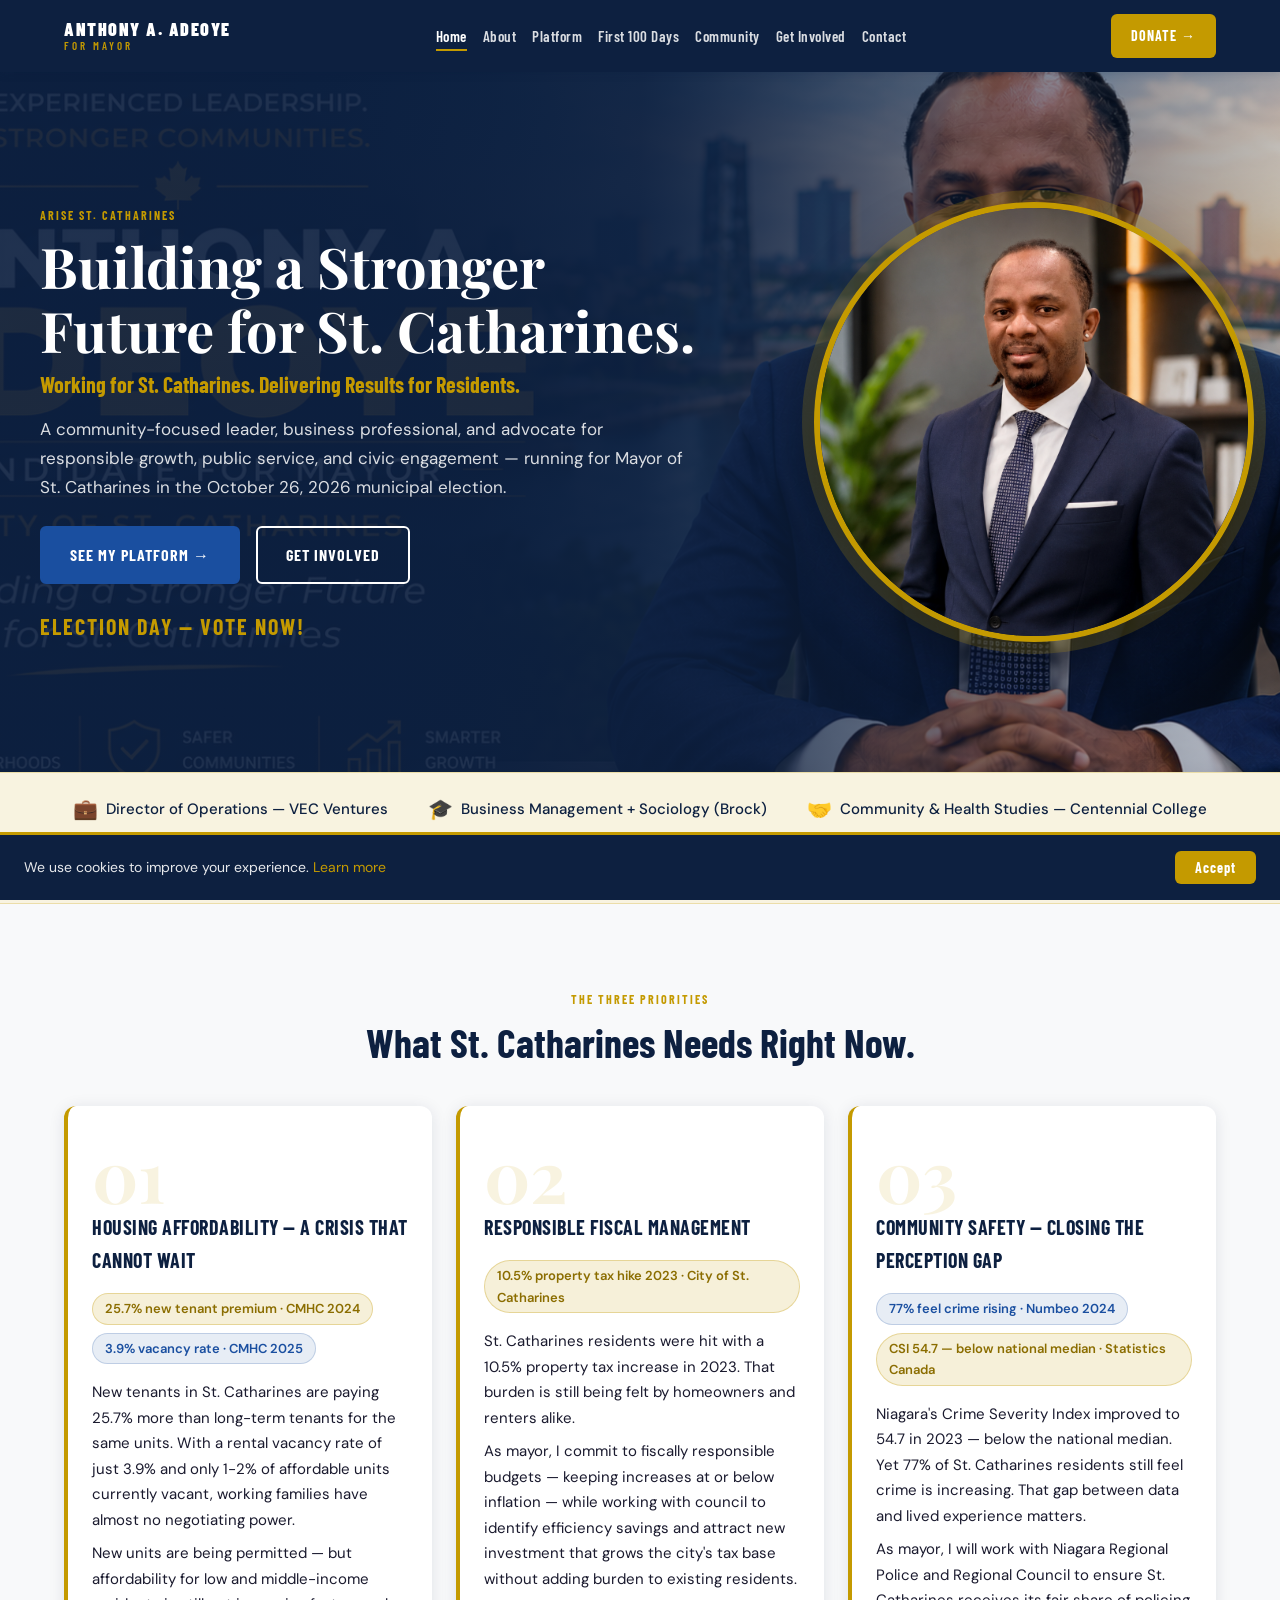
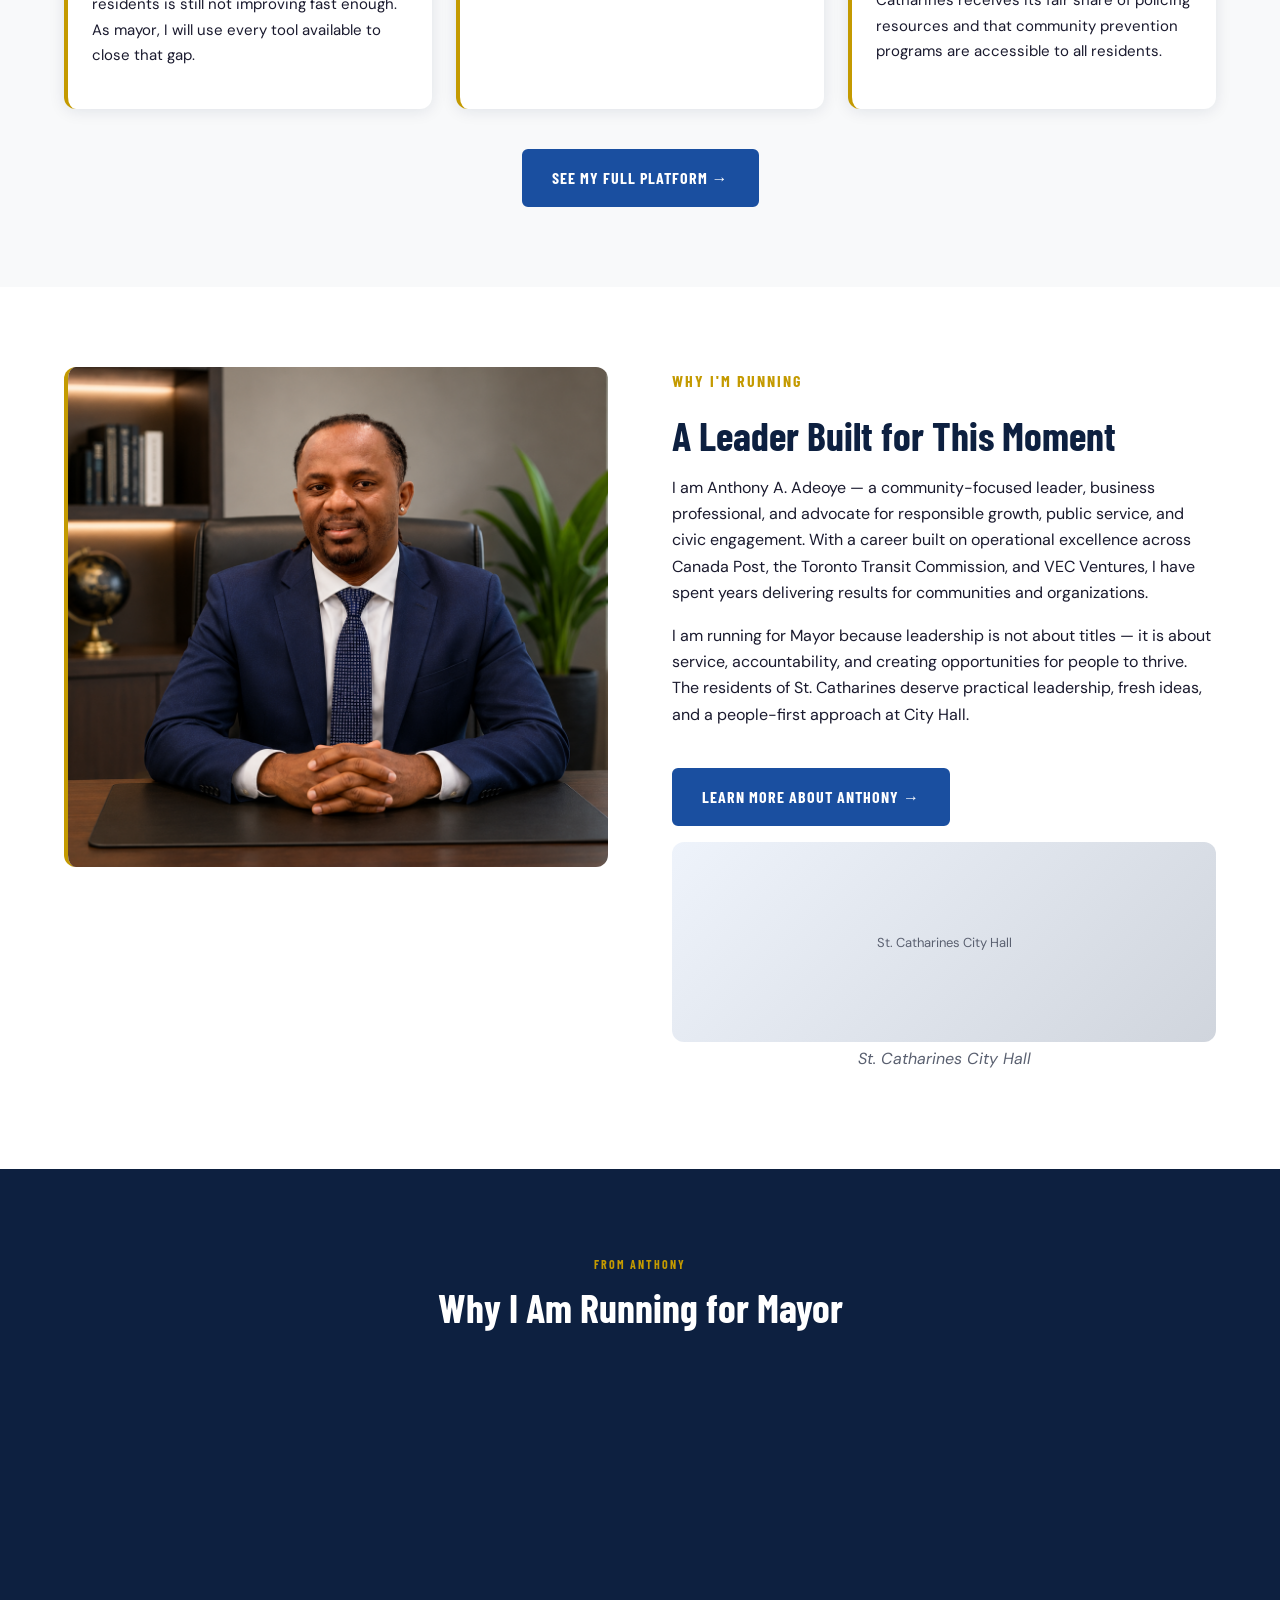
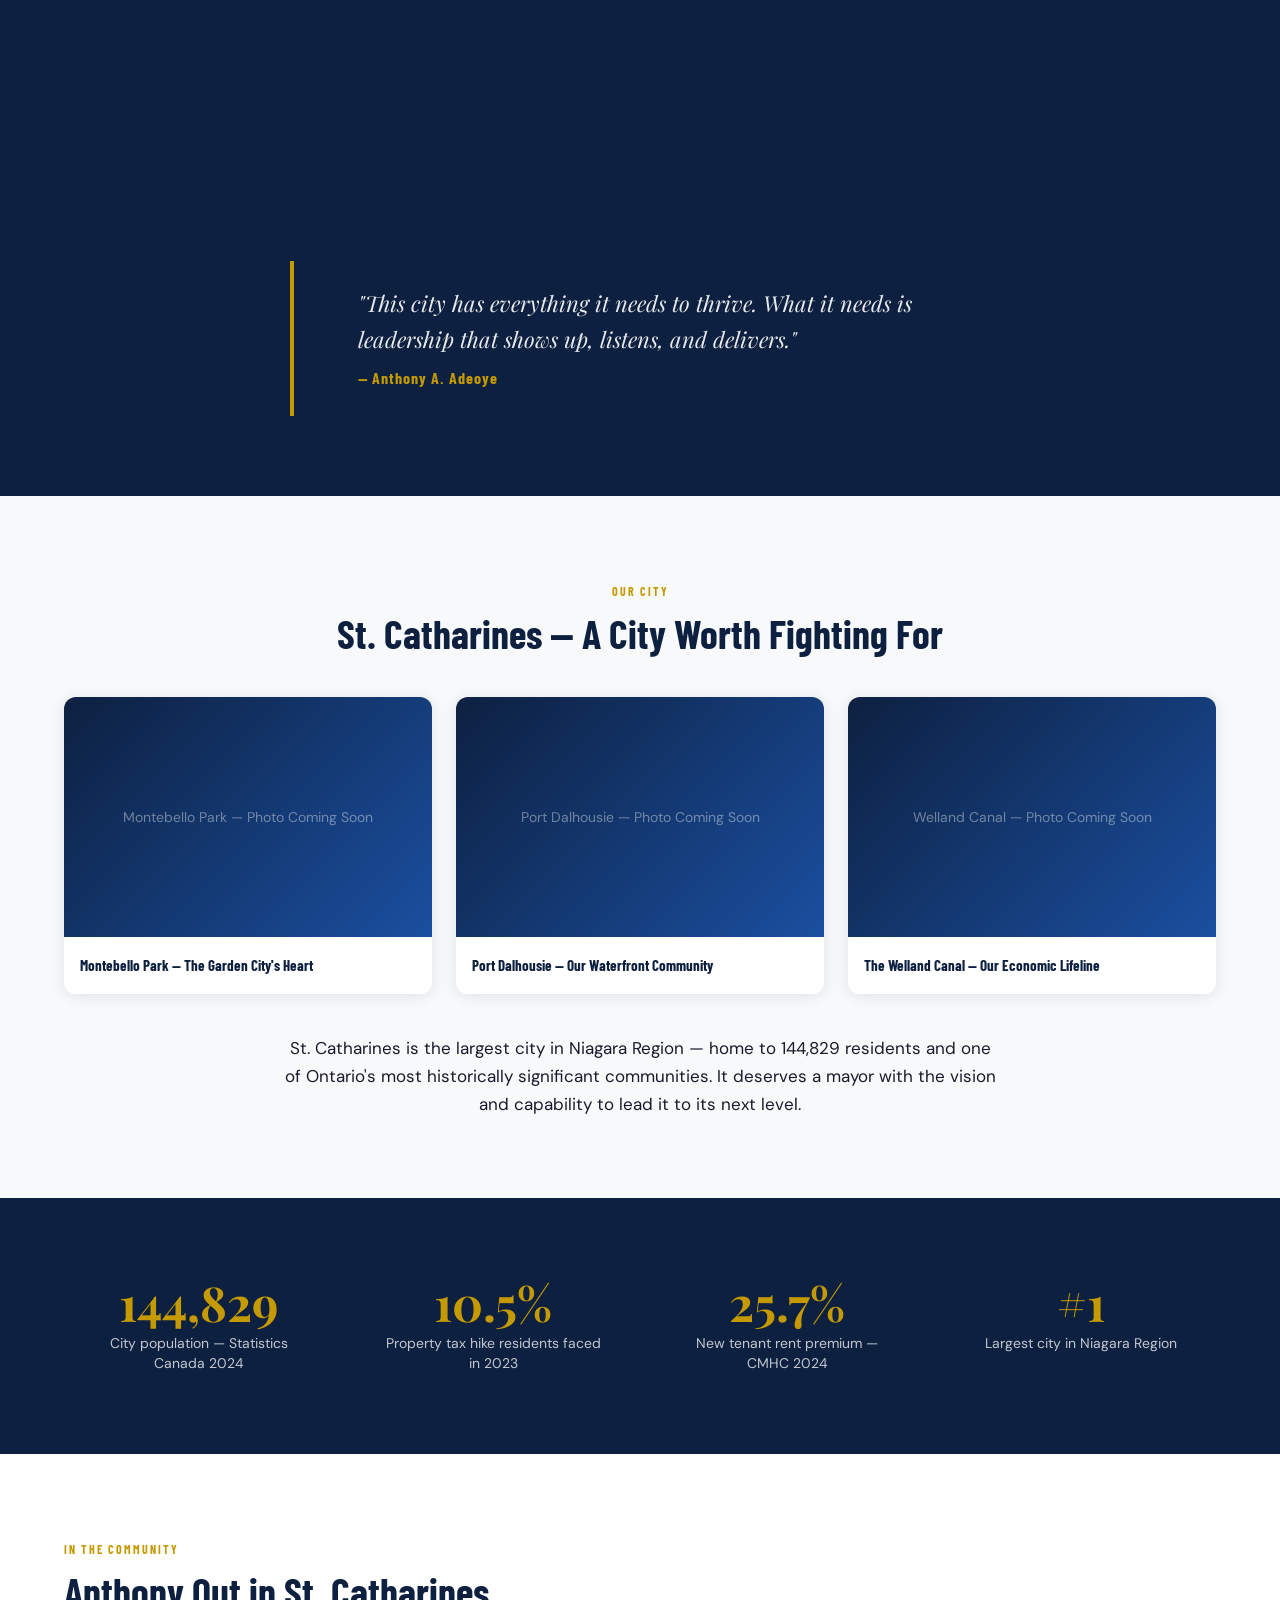
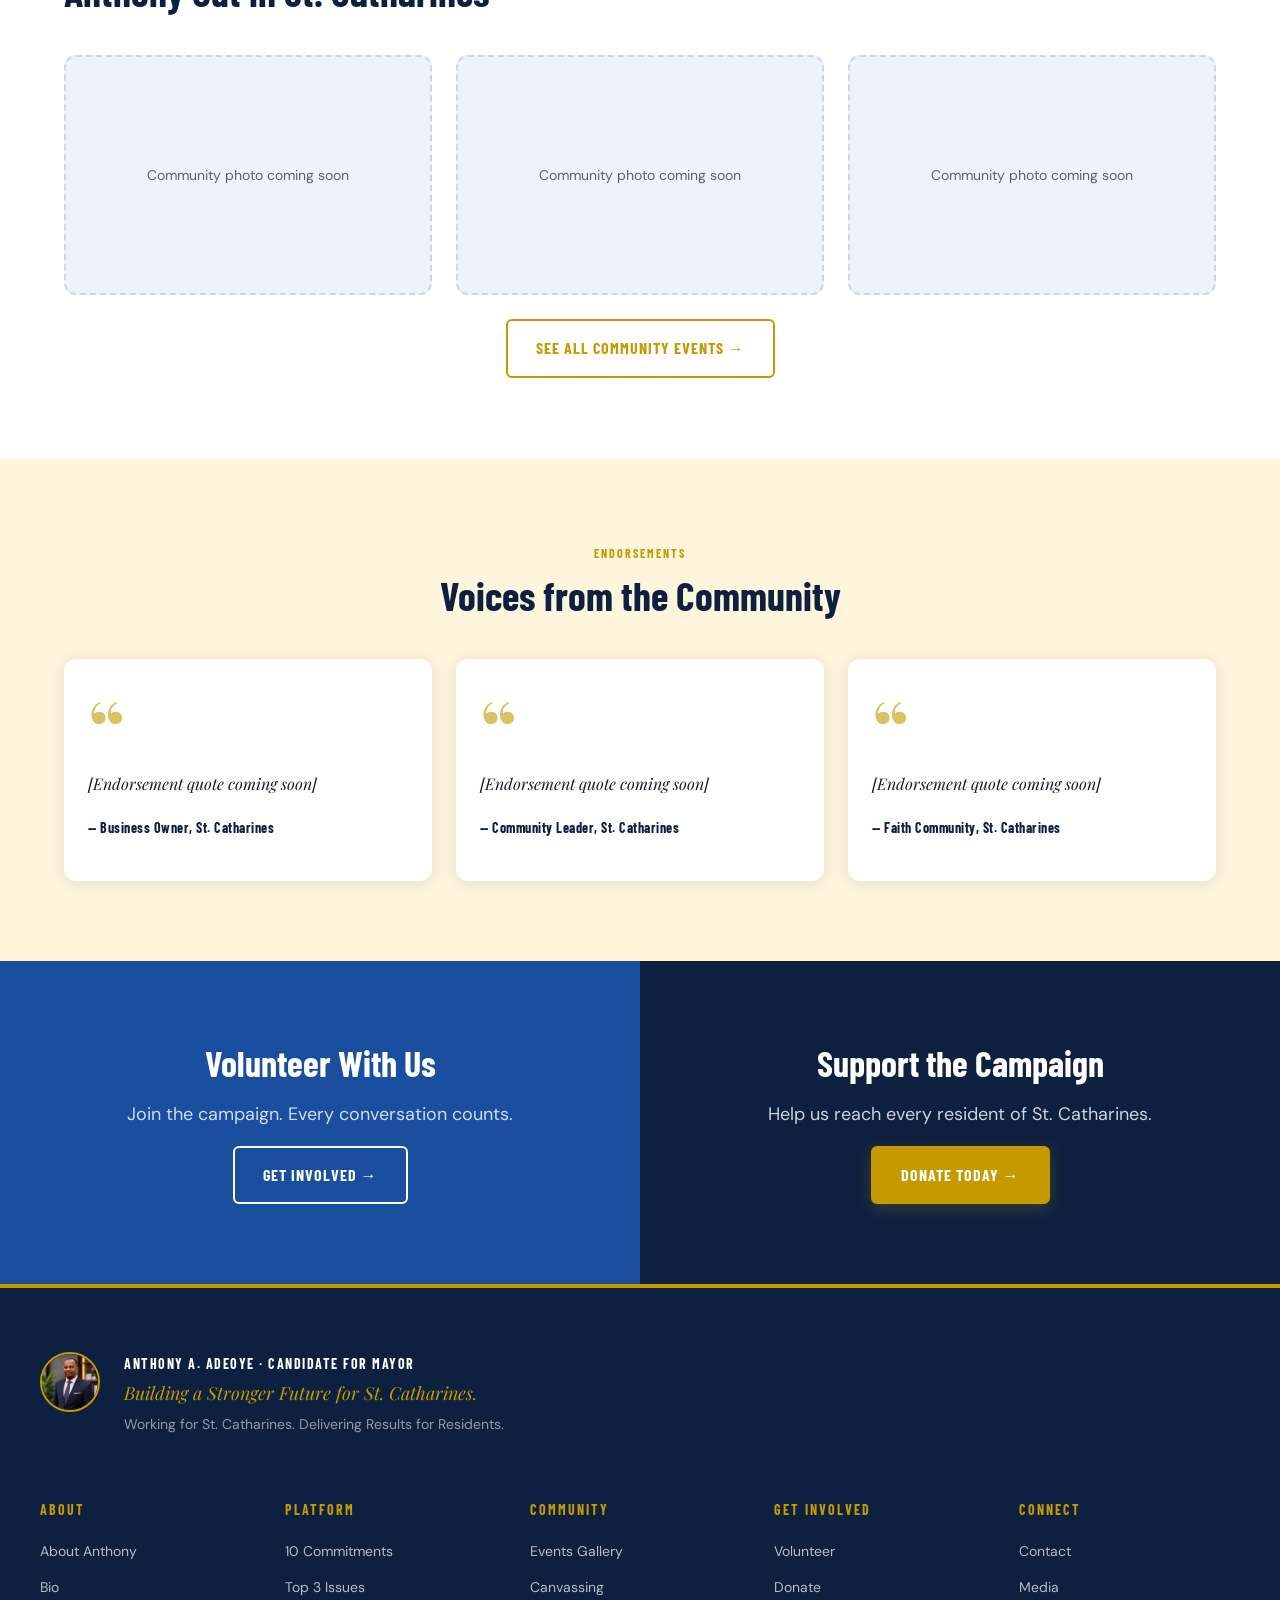
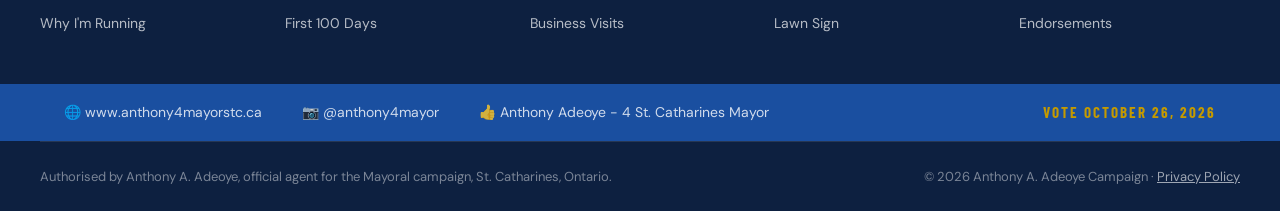
==== index.html @ 620817cb "Add campaign launch popup and event listing Adds a site-wide popup announcing the Aug 22, 2026 campa" ====
﻿<!DOCTYPE html>
<html lang="en">
<head>
  <meta charset="UTF-8">
  <meta name="viewport" content="width=device-width, initial-scale=1.0">
  <title>Anthony A. Adeoye — Candidate for Mayor | St. Catharines 2026</title>
  <meta name="description" content="Anthony A. Adeoye is running for Mayor of St. Catharines in the October 26, 2026 municipal election. Building a Stronger Future for St. Catharines.">
  <meta name="keywords" content="Anthony Adeoye mayor St. Catharines 2026, Arise St. Catharines, mayor candidate Niagara, municipal election October 2026, St. Catharines mayor race">
  <meta name="author" content="Anthony A. Adeoye">
  <meta name="robots" content="index, follow">
  <link rel="icon" type="image/x-icon" href="favicon.ico">
  <link rel="icon" type="image/svg+xml" href="assets/images/favicon.svg">
  <link rel="icon" type="image/png" sizes="32x32" href="assets/images/favicon-32.png">
  <link rel="apple-touch-icon" sizes="180x180" href="assets/images/favicon-180.png">
  <link rel="canonical" href="https://www.anthony4mayorstc.ca/">
  <meta property="og:type" content="website">
  <meta property="og:url" content="https://www.anthony4mayorstc.ca/">
  <meta property="og:title" content="Anthony A. Adeoye for Mayor — St. Catharines 2026">
  <meta property="og:description" content="Building a Stronger Future for St. Catharines. Vote Anthony A. Adeoye for Mayor — October 26, 2026.">
  <meta property="og:image" content="https://www.anthony4mayorstc.ca/assets/images/og-image.jpg">
  <meta name="twitter:card" content="summary_large_image">
  <meta name="twitter:title" content="Anthony A. Adeoye for Mayor — St. Catharines 2026">
  <meta name="twitter:description" content="Building a Stronger Future for St. Catharines. October 26, 2026.">
  <meta name="twitter:image" content="https://www.anthony4mayorstc.ca/assets/images/og-image.jpg">
  <script async src="https://www.googletagmanager.com/gtag/js?id=G-XXXXXXXXXX"></script>
  <script>window.dataLayer=window.dataLayer||[];function gtag(){dataLayer.push(arguments);}gtag('js',new Date());gtag('config','G-XXXXXXXXXX');</script>
  <link rel="stylesheet" href="assets/css/main.css">
  <link rel="stylesheet" href="assets/css/navbar.css">
  <link rel="stylesheet" href="assets/css/components.css">
  <link rel="stylesheet" href="assets/css/footer.css">
  <link rel="stylesheet" href="assets/css/pages/home.css">
</head>
<body>
  <a class="skip-link" href="#main-content">Skip to main content</a>

  <nav class="navbar" id="navbar">
    <div class="container navbar__inner">
      <a href="index.html" class="navbar__brand">
        <span class="brand-name">ANTHONY A. ADEOYE</span>
        <span class="brand-title">FOR MAYOR</span>
      </a>
      <ul class="navbar__links" id="navLinks">
        <li><a href="index.html" class="active">Home</a></li>
        <li><a href="about.html">About</a></li>
        <li><a href="platform.html">Platform</a></li>
        <li><a href="first-100-days.html">First 100 Days</a></li>
        <li><a href="community.html">Community</a></li>
        <li><a href="get-involved.html">Get Involved</a></li>
        <li><a href="contact.html">Contact</a></li>
      </ul>
      <a href="donate.html" class="btn-donate">DONATE &rarr;</a>
      <button class="hamburger" id="hamburger" aria-label="Open menu">
        <span></span><span></span><span></span>
      </button>
    </div>
  </nav>

  <main id="main-content">

    <!-- HERO -->
    <section class="hero hero--home hero--parallax">
      <div class="hero__content">
        <div class="container hero__inner">
          <div class="hero__left">
            <p class="label-tag">ARISE ST. CATHARINES</p>
            <h1>Building a Stronger Future for St. Catharines.</h1>
            <h3>Working for St. Catharines. Delivering Results for Residents.</h3>
            <p class="hero__intro">A community-focused leader, business professional, and advocate for responsible growth, public service, and civic engagement — running for Mayor of St. Catharines in the October 26, 2026 municipal election.</p>
            <div class="hero__cta-group">
              <a href="platform.html" class="btn-primary">See My Platform &rarr;</a>
              <a href="get-involved.html" class="btn-outline-white">Get Involved</a>
            </div>
            <div class="countdown" id="countdown">
              <p class="countdown__label">ELECTION DAY — OCTOBER 26, 2026</p>
              <div class="countdown__units">
                <div class="countdown__unit"><span id="days">--</span><span class="countdown__unit-label">Days</span></div>
                <div class="countdown__unit"><span id="hours">--</span><span class="countdown__unit-label">Hours</span></div>
                <div class="countdown__unit"><span id="minutes">--</span><span class="countdown__unit-label">Mins</span></div>
                <div class="countdown__unit"><span id="seconds">--</span><span class="countdown__unit-label">Secs</span></div>
              </div>
            </div>
          </div>
          <div class="hero__right">
            <img src="assets/images/headshot-main.png"
                 alt="Anthony A. Adeoye — Candidate for Mayor, St. Catharines"
                 class="hero__headshot"
                 onerror="this.style.display='none';this.nextElementSibling.style.display='flex'">
            <div class="hero__headshot-placeholder" style="display:none">AA</div>
          </div>
        </div>
      </div>
    </section>

    <!-- TRUST BAR -->
    <div class="trust-bar">
      <div class="container trust-bar__inner">
        <div class="trust-bar__item">
          <span class="trust-bar__icon">&#128188;</span>
          <span>Director of Operations — VEC Ventures</span>
        </div>
        <div class="trust-bar__item">
          <span class="trust-bar__icon">&#127891;</span>
          <span>Business Management + Sociology (Brock)</span>
        </div>
        <div class="trust-bar__item">
          <span class="trust-bar__icon">&#129309;</span>
          <span>Community &amp; Health Studies — Centennial College</span>
        </div>
        <div class="trust-bar__item">
          <span class="trust-bar__icon">&#127809;</span>
          <span>Proud St. Catharines Resident</span>
        </div>
      </div>
    </div>

    <!-- TOP 3 ISSUES -->
    <section class="section-padding bg-off-white">
      <div class="container">
        <div class="text-center animate-fade-in">
          <p class="label-tag">THE THREE PRIORITIES</p>
          <h2>What St. Catharines Needs Right Now.</h2>
        </div>
        <div class="issues-grid">
          <div class="issue-card animate-slide-up delay-1">
            <div class="issue-card__number">01</div>
            <div class="issue-card__title">Housing Affordability — A Crisis That Cannot Wait</div>
            <div class="issue-card__stats">
              <span class="stat-pill stat-pill--gold">25.7% new tenant premium &middot; CMHC 2024</span>
              <span class="stat-pill stat-pill--royal">3.9% vacancy rate &middot; CMHC 2025</span>
            </div>
            <p class="issue-card__text">New tenants in St. Catharines are paying 25.7% more than long-term tenants for the same units. With a rental vacancy rate of just 3.9% and only 1-2% of affordable units currently vacant, working families have almost no negotiating power.</p>
            <p class="issue-card__text">New units are being permitted — but affordability for low and middle-income residents is still not improving fast enough. As mayor, I will use every tool available to close that gap.</p>
          </div>
          <div class="issue-card animate-slide-up delay-2">
            <div class="issue-card__number">02</div>
            <div class="issue-card__title">Responsible Fiscal Management</div>
            <div class="issue-card__stats">
              <span class="stat-pill stat-pill--gold">10.5% property tax hike 2023 &middot; City of St. Catharines</span>
            </div>
            <p class="issue-card__text">St. Catharines residents were hit with a 10.5% property tax increase in 2023. That burden is still being felt by homeowners and renters alike.</p>
            <p class="issue-card__text">As mayor, I commit to fiscally responsible budgets — keeping increases at or below inflation — while working with council to identify efficiency savings and attract new investment that grows the city's tax base without adding burden to existing residents.</p>
          </div>
          <div class="issue-card animate-slide-up delay-3">
            <div class="issue-card__number">03</div>
            <div class="issue-card__title">Community Safety — Closing the Perception Gap</div>
            <div class="issue-card__stats">
              <span class="stat-pill stat-pill--royal">77% feel crime rising &middot; Numbeo 2024</span>
              <span class="stat-pill stat-pill--gold">CSI 54.7 — below national median &middot; Statistics Canada</span>
            </div>
            <p class="issue-card__text">Niagara's Crime Severity Index improved to 54.7 in 2023 — below the national median. Yet 77% of St. Catharines residents still feel crime is increasing. That gap between data and lived experience matters.</p>
            <p class="issue-card__text">As mayor, I will work with Niagara Regional Police and Regional Council to ensure St. Catharines receives its fair share of policing resources and that community prevention programs are accessible to all residents.</p>
          </div>
        </div>
        <div class="text-center mt-xl">
          <a href="platform.html" class="btn-primary">See My Full Platform &rarr;</a>
        </div>
      </div>
    </section>

    <!-- ABOUT PREVIEW -->
    <section class="section-padding bg-white">
      <div class="container">
        <div class="about-preview">
          <div class="about-preview__img">
            <img src="assets/images/speech-deck.png"
                 alt="Anthony A. Adeoye speaking to the community"
                 onerror="this.style.display='none';this.nextElementSibling.style.display='flex'">
            <div class="about-preview__img-placeholder" style="display:none">AA</div>
          </div>
          <div class="about-preview__content animate-slide-up">
            <p class="label-tag">WHY I'M RUNNING</p>
            <h2>A Leader Built for This Moment</h2>
            <p>I am Anthony A. Adeoye — a community-focused leader, business professional, and advocate for responsible growth, public service, and civic engagement. With a career built on operational excellence across Canada Post, the Toronto Transit Commission, and VEC Ventures, I have spent years delivering results for communities and organizations.</p>
            <p>I am running for Mayor because leadership is not about titles — it is about service, accountability, and creating opportunities for people to thrive. The residents of St. Catharines deserve practical leadership, fresh ideas, and a people-first approach at City Hall.</p>
            <a href="about.html" class="btn-primary mt-lg">Learn More About Anthony &rarr;</a>
            <div>
              <img src="assets/images/city/city-city-hall.jpg"
                   alt="St. Catharines City Hall"
                   class="about-preview__extra-img"
                   onerror="this.style.display='none';this.nextElementSibling.style.display='flex'">
              <div class="about-preview__extra-img-placeholder" style="display:none">St. Catharines City Hall</div>
              <p class="about-preview__img-caption">St. Catharines City Hall</p>
            </div>
          </div>
        </div>
      </div>
    </section>

    <!-- CAMPAIGN VIDEO -->
    <section class="section-video section-padding bg-navy">
      <div class="container text-center">
        <p class="label-tag">FROM ANTHONY</p>
        <h2 style="color:var(--white)">Why I Am Running for Mayor</h2>
        <div class="video-wrapper">
          <div class="video-embed-ratio">
            <iframe
              id="campaignVideo"
              src="https://www.youtube-nocookie.com/embed/yP_YUFtuXLU?rel=0"
              data-autoplay-src="https://www.youtube-nocookie.com/embed/yP_YUFtuXLU?autoplay=1&mute=1&rel=0"
              title="Anthony A. Adeoye — Why I Am Running for Mayor of St. Catharines"
              frameborder="0"
              allow="accelerometer; autoplay; clipboard-write; encrypted-media; gyroscope; picture-in-picture; web-share"
              allowfullscreen>
            </iframe>
          </div>
        </div>
        <blockquote class="hero-quote">
          "This city has everything it needs to thrive. What it needs is leadership that shows up, listens, and delivers."
          <cite>— Anthony A. Adeoye</cite>
        </blockquote>
      </div>
    </section>

    <!-- CITY SHOWCASE -->
    <section class="section-padding bg-off-white">
      <div class="container">
        <div class="text-center animate-fade-in">
          <p class="label-tag">OUR CITY</p>
          <h2>St. Catharines — A City Worth Fighting For</h2>
        </div>
        <div class="city-showcase__grid mt-xl">
          <div class="city-card animate-slide-up delay-1">
            <img src="assets/images/city/city-montebello-park.jpg"
                 alt="Montebello Park"
                 class="city-card__img"
                 onerror="this.style.display='none';this.nextElementSibling.style.display='flex'">
            <div class="city-card__placeholder" style="display:none">Montebello Park — Photo Coming Soon</div>
            <div class="city-card__caption"><p>Montebello Park — The Garden City's Heart</p></div>
          </div>
          <div class="city-card animate-slide-up delay-2">
            <img src="assets/images/city/city-port-dalhousie.jpg"
                 alt="Port Dalhousie"
                 class="city-card__img"
                 onerror="this.style.display='none';this.nextElementSibling.style.display='flex'">
            <div class="city-card__placeholder" style="display:none">Port Dalhousie — Photo Coming Soon</div>
            <div class="city-card__caption"><p>Port Dalhousie — Our Waterfront Community</p></div>
          </div>
          <div class="city-card animate-slide-up delay-3">
            <img src="assets/images/city/city-welland-canal.jpg"
                 alt="The Welland Canal"
                 class="city-card__img"
                 onerror="this.style.display='none';this.nextElementSibling.style.display='flex'">
            <div class="city-card__placeholder" style="display:none">Welland Canal — Photo Coming Soon</div>
            <div class="city-card__caption"><p>The Welland Canal — Our Economic Lifeline</p></div>
          </div>
        </div>
        <div class="city-showcase__body mt-xl">
          <p>St. Catharines is the largest city in Niagara Region — home to 144,829 residents and one of Ontario's most historically significant communities. It deserves a mayor with the vision and capability to lead it to its next level.</p>
        </div>
      </div>
    </section>

    <!-- STATS BAR -->
    <div class="stats-bar">
      <div class="container">
        <div class="stats-bar__grid">
          <div class="stats-bar__item animate-fade-in delay-1">
            <div class="stats-bar__number">144,829</div>
            <div class="stats-bar__label">City population — Statistics Canada 2024</div>
          </div>
          <div class="stats-bar__item animate-fade-in delay-2">
            <div class="stats-bar__number">10.5%</div>
            <div class="stats-bar__label">Property tax hike residents faced in 2023</div>
          </div>
          <div class="stats-bar__item animate-fade-in delay-3">
            <div class="stats-bar__number">25.7%</div>
            <div class="stats-bar__label">New tenant rent premium — CMHC 2024</div>
          </div>
          <div class="stats-bar__item animate-fade-in delay-4">
            <div class="stats-bar__number">#1</div>
            <div class="stats-bar__label">Largest city in Niagara Region</div>
          </div>
        </div>
      </div>
    </div>

    <!-- COMMUNITY SNAPSHOT -->
    <section class="section-padding bg-white">
      <div class="container">
        <p class="label-tag">IN THE COMMUNITY</p>
        <h2>Anthony Out in St. Catharines</h2>
        <div class="community-grid mt-xl">
          <div class="community-placeholder">Community photo coming soon</div>
          <div class="community-placeholder">Community photo coming soon</div>
          <div class="community-placeholder">Community photo coming soon</div>
        </div>
        <div class="text-center mt-lg">
          <a href="community.html" class="btn-outline">See All Community Events &rarr;</a>
        </div>
      </div>
    </section>

    <!-- ENDORSEMENTS -->
    <section class="section-padding bg-ltgold">
      <div class="container">
        <div class="text-center">
          <p class="label-tag">ENDORSEMENTS</p>
          <h2>Voices from the Community</h2>
        </div>
        <div class="endorsements__grid mt-xl">
          <div class="endorsement-card animate-slide-up delay-1">
            <div class="endorsement-card__quote-mark">&ldquo;</div>
            <blockquote>[Endorsement quote coming soon]</blockquote>
            <cite>— Business Owner, St. Catharines</cite>
          </div>
          <div class="endorsement-card animate-slide-up delay-2">
            <div class="endorsement-card__quote-mark">&ldquo;</div>
            <blockquote>[Endorsement quote coming soon]</blockquote>
            <cite>— Community Leader, St. Catharines</cite>
          </div>
          <div class="endorsement-card animate-slide-up delay-3">
            <div class="endorsement-card__quote-mark">&ldquo;</div>
            <blockquote>[Endorsement quote coming soon]</blockquote>
            <cite>— Faith Community, St. Catharines</cite>
          </div>
        </div>
      </div>
    </section>

    <!-- VOLUNTEER / DONATE SPLIT -->
    <section class="section-cta-split">
      <div class="cta-split__half cta-split__volunteer">
        <h2>Volunteer With Us</h2>
        <p>Join the campaign. Every conversation counts.</p>
        <a href="get-involved.html" class="btn-outline-white">Get Involved &rarr;</a>
      </div>
      <div class="cta-split__half cta-split__donate">
        <h2>Support the Campaign</h2>
        <p>Help us reach every resident of St. Catharines.</p>
        <a href="donate.html" class="btn-gold">Donate Today &rarr;</a>
      </div>
    </section>

  </main>

  <!-- CAMPAIGN LAUNCH POPUP -->
  <div class="launch-popup-modal" id="launchPopupModal" role="dialog" aria-modal="true" aria-label="Campaign launch event invitation">
    <div class="launch-popup-modal__inner">
      <button class="launch-popup-modal__close" id="launchPopupClose" aria-label="Close">&times;</button>
      <a href="get-involved.html">
        <img src="assets/images/events/Campaign_Launch_Flyer.png" alt="Campaign Launch &amp; Meet the Candidate — Adeoye A. Anthony, Candidate for Mayor, City of St. Catharines. August 22, 2026, 12:00 PM–6:00 PM, 359 Carlton Street, St. Catharines, ON L2R 2Z4. Everyone welcome." class="launch-popup-modal__img">
      </a>
    </div>
  </div>

  <footer class="footer">
    <div class="footer__main container">
      <div class="footer__brand">
        <img src="assets/images/headshot-main.png" alt="Anthony A. Adeoye" class="footer__headshot" onerror="this.style.display='none'">
        <div>
          <p class="footer__candidate">ANTHONY A. ADEOYE &middot; CANDIDATE FOR MAYOR</p>
          <p class="footer__tagline">Building a Stronger Future for St. Catharines.</p>
          <p class="footer__sub">Working for St. Catharines. Delivering Results for Residents.</p>
        </div>
      </div>
      <div class="footer__cols">
        <div class="footer__col">
          <h4>About</h4>
          <ul>
            <li><a href="about.html">About Anthony</a></li>
            <li><a href="about.html#bio">Bio</a></li>
            <li><a href="about.html#values">Why I'm Running</a></li>
          </ul>
        </div>
        <div class="footer__col">
          <h4>Platform</h4>
          <ul>
            <li><a href="platform.html">10 Commitments</a></li>
            <li><a href="platform.html#issues">Top 3 Issues</a></li>
            <li><a href="first-100-days.html">First 100 Days</a></li>
          </ul>
        </div>
        <div class="footer__col">
          <h4>Community</h4>
          <ul>
            <li><a href="community.html">Events Gallery</a></li>
            <li><a href="community.html?filter=canvassing">Canvassing</a></li>
            <li><a href="community.html?filter=business">Business Visits</a></li>
          </ul>
        </div>
        <div class="footer__col">
          <h4>Get Involved</h4>
          <ul>
            <li><a href="get-involved.html">Volunteer</a></li>
            <li><a href="donate.html">Donate</a></li>
            <li><a href="get-involved.html#lawn-sign">Lawn Sign</a></li>
          </ul>
        </div>
        <div class="footer__col">
          <h4>Connect</h4>
          <ul>
            <li><a href="contact.html">Contact</a></li>
            <li><a href="contact.html#media">Media</a></li>
            <li><a href="contact.html#endorsements">Endorsements</a></li>
          </ul>
        </div>
      </div>
    </div>
    <div class="footer__bar">
      <div class="container footer__bar-inner">
        <span>&#127760; www.anthony4mayorstc.ca</span>
        <span>&#128247; @anthony4mayor</span>
        <span>&#128077; <a href="https://www.facebook.com/profile.php?id=61591590937673" target="_blank" rel="noopener" style="color:inherit">Anthony Adeoye - 4 St. Catharines Mayor</a></span>
        <span class="vote-cta">VOTE OCTOBER 26, 2026</span>
      </div>
    </div>
    <div class="footer__legal container">
      <p>Authorised by Anthony A. Adeoye, official agent for the Mayoral campaign, St. Catharines, Ontario.</p>
      <p>&copy; 2026 Anthony A. Adeoye Campaign &middot; <a href="privacy.html">Privacy Policy</a></p>
    </div>
  </footer>

  <script>
    (function () {
      var iframe = document.getElementById('campaignVideo');
      if (!iframe || !('IntersectionObserver' in window)) return;
      var observer = new IntersectionObserver(function (entries) {
        if (entries[0].isIntersecting) {
          iframe.src = iframe.dataset.autoplaySrc;
          observer.unobserve(iframe);
        }
      }, { threshold: 0.5 });
      observer.observe(iframe);
    })();
  </script>
  <script src="assets/js/countdown.js"></script>
  <script src="assets/js/main.js"></script>
  <script src="assets/js/mobile-nav.js"></script>
  <script src="assets/js/election-banner.js"></script>
  <script src="assets/js/scroll-animations.js"></script>
  <script src="assets/js/cookie-consent.js"></script>
  <script src="assets/js/launch-popup.js"></script>
</body>
</html>
---- assets/css/main.css ----
/* ============================================================
   MAIN CSS — Anthony A. Adeoye for Mayor · St. Catharines 2026
   ============================================================ */

@import url('https://fonts.googleapis.com/css2?family=Playfair+Display:wght@400;700&family=Barlow+Condensed:wght@400;600;700;900&family=DM+Sans:wght@400;500;700&display=swap');

/* ==========================================
   CSS RESET
   ========================================== */
*, *::before, *::after {
  box-sizing: border-box;
  margin: 0;
  padding: 0;
}

html {
  scroll-behavior: smooth;
  font-size: 16px;
}

body {
  font-family: var(--font-body);
  font-size: 17px;
  color: var(--body-text);
  line-height: 1.65;
  background-color: var(--white);
  overflow-x: hidden;
}

img {
  max-width: 100%;
  height: auto;
  display: block;
}

a {
  color: var(--royal);
  text-decoration: none;
  transition: color 0.2s;
}

a:hover { color: var(--gold); }

ul { list-style: none; }

button {
  cursor: pointer;
  border: none;
  background: none;
  font-family: inherit;
}

/* ==========================================
   CSS VARIABLES
   ========================================== */
:root {
  --navy:        #0D2040;
  --royal:       #1A4FA0;
  --gold:        #C49A00;
  --gold-light:  #D4920A;
  --white:       #FFFFFF;
  --off-white:   #F8F9FA;
  --body-text:   #1A1A2E;
  --muted:       #5A6070;
  --border:      #D0D5DD;
  --error:       #9B1C1C;
  --success:     #0A6E56;
  --ltgold:      #FDF5DC;
  --ltblue:      #EEF3FB;
  --font-display: 'Playfair Display', Georgia, serif;
  --font-head:    'Barlow Condensed', 'Arial Narrow', sans-serif;
  --font-body:    'DM Sans', Inter, Arial, sans-serif;
  --xs:4px; --sm:8px; --md:16px;
  --lg:24px; --xl:40px; --2xl:64px; --3xl:96px;
  --radius-btn:  6px;
  --radius-card: 12px;
  --radius-pill: 999px;
  --shadow-card: 0 2px 16px rgba(13,32,64,0.10);
  --shadow-btn:  0 4px 16px rgba(196,154,0,0.25);
  --shadow-nav:  0 2px 8px  rgba(13,32,64,0.15);
}

/* ==========================================
   TYPOGRAPHY
   ========================================== */
h1 {
  font-family: var(--font-display);
  font-size: 56px;
  font-weight: 700;
  line-height: 1.15;
  color: var(--navy);
}

h2 {
  font-family: var(--font-head);
  font-size: 40px;
  font-weight: 700;
  line-height: 1.2;
  color: var(--navy);
}

h3 {
  font-family: var(--font-head);
  font-size: 26px;
  font-weight: 700;
  line-height: 1.3;
  color: var(--royal);
}

h4 {
  font-family: var(--font-body);
  font-size: 20px;
  font-weight: 700;
  line-height: 1.4;
  color: var(--navy);
}

h5, h6 {
  font-family: var(--font-body);
  font-size: 16px;
  font-weight: 700;
  color: var(--navy);
}

p {
  font-family: var(--font-body);
  font-size: 17px;
  font-weight: 400;
  line-height: 1.65;
  color: var(--body-text);
  margin-bottom: var(--md);
}

p:last-child { margin-bottom: 0; }

/* ==========================================
   LAYOUT
   ========================================== */
.container {
  max-width: 1200px;
  margin: 0 auto;
  padding: 0 24px;
}

.section-padding      { padding: 80px 0; }
.section-padding--sm  { padding: 48px 0; }
.section-padding--lg  { padding: 112px 0; }

/* ==========================================
   BUTTONS
   ========================================== */
.btn-primary,
.btn-gold,
.btn-outline,
.btn-outline-white {
  display: inline-flex;
  align-items: center;
  justify-content: center;
  gap: var(--sm);
  padding: 14px 28px;
  font-family: var(--font-head);
  font-size: 16px;
  font-weight: 700;
  letter-spacing: 1px;
  text-transform: uppercase;
  border-radius: var(--radius-btn);
  transition: all 0.2s ease;
  cursor: pointer;
  border: 2px solid transparent;
  text-decoration: none;
  white-space: nowrap;
}

.btn-primary {
  background-color: var(--royal);
  color: var(--white);
  border-color: var(--royal);
}
.btn-primary:hover {
  background-color: #153d80;
  border-color: #153d80;
  color: var(--white);
  box-shadow: 0 4px 16px rgba(26,79,160,0.3);
  transform: translateY(-1px);
}

.btn-gold {
  background-color: var(--gold);
  color: var(--white);
  border-color: var(--gold);
  box-shadow: var(--shadow-btn);
}
.btn-gold:hover {
  background-color: var(--gold-light);
  border-color: var(--gold-light);
  color: var(--white);
  transform: translateY(-1px);
}

.btn-outline {
  background-color: transparent;
  color: var(--gold);
  border-color: var(--gold);
}
.btn-outline:hover {
  background-color: var(--gold);
  color: var(--white);
  transform: translateY(-1px);
}

.btn-outline-white {
  background-color: transparent;
  color: var(--white);
  border-color: var(--white);
}
.btn-outline-white:hover {
  background-color: var(--white);
  color: var(--navy);
  transform: translateY(-1px);
}

/* ==========================================
   LABEL TAG
   ========================================== */
.label-tag {
  display: inline-block;
  font-family: var(--font-head);
  font-size: 12px;
  font-weight: 700;
  letter-spacing: 2px;
  text-transform: uppercase;
  color: var(--gold);
  margin-bottom: var(--sm);
}

/* ==========================================
   CARD
   ========================================== */
.card {
  background: var(--white);
  border-radius: var(--radius-card);
  box-shadow: var(--shadow-card);
  overflow: hidden;
}

/* ==========================================
   STAT PILLS
   ========================================== */
.stat-pill {
  display: inline-block;
  border-radius: var(--radius-pill);
  padding: 4px 12px;
  font-size: 13px;
  font-weight: 600;
  font-family: var(--font-body);
}

.stat-pill--gold {
  background: rgba(196,154,0,0.15);
  color: #8B6D00;
  border: 1px solid rgba(196,154,0,0.3);
}

.stat-pill--royal {
  background: rgba(26,79,160,0.1);
  color: var(--royal);
  border: 1px solid rgba(26,79,160,0.2);
}

/* ==========================================
   UTILITY CLASSES
   ========================================== */
.text-navy   { color: var(--navy) !important; }
.text-white  { color: var(--white) !important; }
.text-gold   { color: var(--gold) !important; }
.text-muted  { color: var(--muted) !important; }
.text-royal  { color: var(--royal) !important; }

.bg-navy      { background-color: var(--navy); }
.bg-royal     { background-color: var(--royal); }
.bg-gold      { background-color: var(--gold); }
.bg-off-white { background-color: var(--off-white); }
.bg-ltgold    { background-color: var(--ltgold); }
.bg-ltblue    { background-color: var(--ltblue); }
.bg-white     { background-color: var(--white); }

.text-center  { text-align: center; }
.text-left    { text-align: left; }
.text-right   { text-align: right; }

.mt-xs { margin-top: var(--xs); }
.mt-sm { margin-top: var(--sm); }
.mt-md { margin-top: var(--md); }
.mt-lg { margin-top: var(--lg); }
.mt-xl { margin-top: var(--xl); }

.mb-xs { margin-bottom: var(--xs); }
.mb-sm { margin-bottom: var(--sm); }
.mb-md { margin-bottom: var(--md); }
.mb-lg { margin-bottom: var(--lg); }
.mb-xl { margin-bottom: var(--xl); }

.flex              { display: flex; }
.flex-col          { flex-direction: column; }
.items-center      { align-items: center; }
.justify-center    { justify-content: center; }
.justify-between   { justify-content: space-between; }
.gap-md            { gap: var(--md); }
.gap-lg            { gap: var(--lg); }
.gap-xl            { gap: var(--xl); }

.grid-2 { display: grid; grid-template-columns: 1fr 1fr; gap: var(--lg); }
.grid-3 { display: grid; grid-template-columns: 1fr 1fr 1fr; gap: var(--lg); }
.grid-4 { display: grid; grid-template-columns: 1fr 1fr 1fr 1fr; gap: var(--lg); }

/* ==========================================
   SKIP LINK
   ========================================== */
.skip-link {
  position: absolute;
  top: -100%;
  left: 16px;
  background: var(--gold);
  color: var(--white);
  padding: 8px 16px;
  border-radius: 0 0 var(--radius-btn) var(--radius-btn);
  font-weight: 700;
  font-family: var(--font-body);
  z-index: 9999;
  text-decoration: none;
  transition: top 0.2s;
}
.skip-link:focus {
  top: 0;
  color: var(--white);
}

/* ==========================================
   SCROLL ANIMATIONS
   ========================================== */
.animate-fade-in {
  opacity: 0;
  transition: opacity 0.6s ease;
}
.animate-fade-in.visible { opacity: 1; }

.animate-slide-up {
  opacity: 0;
  transform: translateY(30px);
  transition: opacity 0.6s ease, transform 0.6s ease;
}
.animate-slide-up.visible {
  opacity: 1;
  transform: translateY(0);
}

.delay-1 { transition-delay: 0.1s; }
.delay-2 { transition-delay: 0.2s; }
.delay-3 { transition-delay: 0.3s; }
.delay-4 { transition-delay: 0.4s; }

/* ==========================================
   COOKIE CONSENT
   ========================================== */
#cookie-banner {
  position: fixed;
  bottom: 0;
  left: 0;
  right: 0;
  background: var(--navy);
  color: var(--white);
  padding: var(--md) var(--lg);
  display: flex;
  align-items: center;
  justify-content: space-between;
  gap: var(--md);
  z-index: 9998;
  border-top: 3px solid var(--gold);
  flex-wrap: wrap;
}
#cookie-banner p {
  color: rgba(255,255,255,0.9);
  margin: 0;
  font-size: 14px;
}
#cookie-banner p a { color: var(--gold); }
#cookie-banner button {
  background: var(--gold);
  color: var(--white);
  border: none;
  padding: 8px 20px;
  border-radius: var(--radius-btn);
  font-family: var(--font-head);
  font-weight: 700;
  font-size: 14px;
  letter-spacing: 1px;
  cursor: pointer;
  transition: background 0.2s;
  white-space: nowrap;
}
#cookie-banner button:hover { background: var(--gold-light); }

/* ==========================================
   ELECTION ALERT BAR
   ========================================== */
.election-alert-bar {
  background: var(--gold);
  color: var(--navy);
  text-align: center;
  padding: 10px var(--md);
  font-family: var(--font-head);
  font-size: 15px;
  font-weight: 600;
  letter-spacing: 0.5px;
}
.election-alert-bar a { color: var(--navy); text-decoration: underline; font-weight: 700; }
.election-alert-bar a:hover { color: var(--white); }

body.nav-open { overflow: hidden; }

/* ==========================================
   RESPONSIVE
   ========================================== */
@media (max-width: 1024px) {
  h1 { font-size: 44px; }
  h2 { font-size: 34px; }
  .grid-4 { grid-template-columns: 1fr 1fr; }
}

@media (max-width: 768px) {
  h1 { font-size: 36px; }
  h2 { font-size: 28px; }
  h3 { font-size: 22px; }
  .section-padding { padding: 56px 0; }
  .grid-2 { grid-template-columns: 1fr; }
  .grid-3 { grid-template-columns: 1fr; }
  .grid-4 { grid-template-columns: 1fr 1fr; }
  .container { padding: 0 16px; }
}

@media (max-width: 480px) {
  h1 { font-size: 30px; }
  h2 { font-size: 24px; }
  .grid-4 { grid-template-columns: 1fr; }
}
---- assets/css/navbar.css ----
/* ============================================================
   NAVBAR CSS — Anthony A. Adeoye for Mayor · St. Catharines 2026
   ============================================================ */

.navbar {
  position: sticky;
  top: 0;
  z-index: 1000;
  background-color: var(--navy);
  box-shadow: var(--shadow-nav);
  transition: transform 0.3s ease;
}

.navbar--hidden {
  transform: translateY(-100%);
  transition: transform 0.3s ease;
}

.navbar__inner {
  display: flex;
  align-items: center;
  justify-content: space-between;
  height: 72px;
  gap: var(--md);
}

/* ---- Brand ---- */
.navbar__brand {
  display: flex;
  flex-direction: column;
  text-decoration: none;
  line-height: 1.1;
  flex-shrink: 0;
}
.brand-name {
  font-family: var(--font-head);
  font-size: 18px;
  font-weight: 900;
  letter-spacing: 1.5px;
  color: var(--white);
}
.brand-title {
  font-family: var(--font-head);
  font-size: 11px;
  font-weight: 600;
  letter-spacing: 3px;
  color: var(--gold);
  text-transform: uppercase;
}

/* ---- Nav Links ---- */
.navbar__links {
  display: flex;
  align-items: center;
  gap: var(--md);
  list-style: none;
  margin: 0;
  padding: 0;
}

.navbar__links li a {
  font-family: var(--font-head);
  font-size: 15px;
  font-weight: 600;
  letter-spacing: 0.5px;
  color: rgba(255,255,255,0.85);
  text-decoration: none;
  padding: 4px 0;
  position: relative;
  transition: color 0.2s;
  white-space: nowrap;
}

.navbar__links li a::after {
  content: '';
  position: absolute;
  bottom: -2px;
  left: 0;
  right: 0;
  height: 2px;
  background: var(--gold);
  transform: scaleX(0);
  transition: transform 0.2s ease;
  transform-origin: left;
}

.navbar__links li a:hover,
.navbar__links li a.active {
  color: var(--white);
}

.navbar__links li a:hover::after,
.navbar__links li a.active::after {
  transform: scaleX(1);
}

/* ---- Donate Button ---- */
.btn-donate {
  background-color: var(--gold);
  color: var(--white) !important;
  font-family: var(--font-head);
  font-size: 14px;
  font-weight: 700;
  letter-spacing: 1px;
  text-transform: uppercase;
  padding: 10px 20px;
  border-radius: var(--radius-btn);
  text-decoration: none;
  transition: background 0.2s, transform 0.2s;
  flex-shrink: 0;
  white-space: nowrap;
}
.btn-donate:hover {
  background-color: var(--gold-light);
  transform: translateY(-1px);
  color: var(--white) !important;
}

/* ---- Hamburger ---- */
.hamburger {
  display: none;
  flex-direction: column;
  justify-content: space-between;
  width: 28px;
  height: 20px;
  cursor: pointer;
  background: none;
  border: none;
  padding: 0;
  flex-shrink: 0;
  z-index: 1001;
  position: relative;
}

.hamburger span {
  display: block;
  width: 100%;
  height: 2px;
  background-color: var(--white);
  border-radius: 2px;
  transition: transform 0.3s ease, opacity 0.3s ease;
  transform-origin: center;
}

.hamburger.active span:nth-child(1) { transform: translateY(9px) rotate(45deg); }
.hamburger.active span:nth-child(2) { opacity: 0; }
.hamburger.active span:nth-child(3) { transform: translateY(-9px) rotate(-45deg); }

/* ============================================================
   MOBILE NAV
   ============================================================ */
@media (max-width: 900px) {
  .hamburger { display: flex; }

  .navbar__links {
    position: fixed;
    top: 0;
    left: 0;
    right: 0;
    bottom: 0;
    background-color: var(--navy);
    flex-direction: column;
    align-items: center;
    justify-content: center;
    gap: var(--xl);
    transform: translateX(-100%);
    transition: transform 0.35s ease;
    z-index: 999;
    padding: var(--xl);
  }

  .navbar__links.open { transform: translateX(0); }

  .navbar__links li a {
    font-size: 28px;
    font-weight: 700;
    letter-spacing: 1px;
    color: var(--white);
  }

  .navbar__links li a::after { height: 3px; }

  .navbar__inner { position: relative; z-index: 1000; }

  .btn-donate { font-size: 13px; padding: 8px 16px; }
}

@media (max-width: 768px) {
  .navbar__inner { height: 64px; }
  .brand-name { font-size: 15px; }
  .brand-title { font-size: 10px; }
}
---- assets/css/components.css ----
/* ============================================================
   COMPONENTS CSS — Anthony A. Adeoye for Mayor · St. Catharines 2026
   ============================================================ */

/* ==========================================
   HERO BASE
   ========================================== */
.hero {
  position: relative;
  min-height: 600px;
  display: flex;
  align-items: center;
  background-color: var(--navy);
  background-size: cover;
  background-position: top center;
  background-repeat: no-repeat;
  overflow: hidden;
}

.hero--parallax { background-attachment: fixed; }

.hero__content {
  position: relative;
  z-index: 2;
  width: 100%;
}

.hero__inner {
  display: flex;
  align-items: center;
  gap: var(--2xl);
  padding: 80px 0;
}

.hero__left { flex: 0 0 55%; }
.hero__right {
  flex: 0 0 45%;
  display: flex;
  justify-content: center;
  align-items: center;
}

.hero__headshot {
  width: 440px;
  height: 440px;
  border-radius: 50%;
  object-fit: cover;
  object-position: center top;
  border: 6px solid var(--gold);
  box-shadow: 0 0 0 12px rgba(196,154,0,0.2), 0 20px 60px rgba(0,0,0,0.4);
}

.hero__headshot-placeholder {
  width: 440px;
  height: 440px;
  border-radius: 50%;
  background: rgba(26,79,160,0.4);
  border: 6px solid var(--gold);
  box-shadow: 0 0 0 12px rgba(196,154,0,0.2);
  display: flex;
  align-items: center;
  justify-content: center;
  font-family: var(--font-display);
  font-size: 80px;
  font-weight: 700;
  color: var(--gold);
  letter-spacing: 2px;
}

.hero__subtext {
  font-family: var(--font-body);
  font-size: 18px;
  color: rgba(255,255,255,0.8);
  line-height: 1.6;
  margin-top: var(--md);
}

/* ==========================================
   TRUST BAR
   ========================================== */
.trust-bar {
  background: rgba(196,154,0,0.12);
  border-top: 1px solid rgba(196,154,0,0.25);
  border-bottom: 1px solid rgba(196,154,0,0.25);
  padding: 20px 0;
}

.trust-bar__inner {
  display: flex;
  align-items: center;
  justify-content: center;
  flex-wrap: wrap;
  gap: var(--lg) var(--xl);
}

.trust-bar__item {
  display: flex;
  align-items: center;
  gap: var(--sm);
  font-family: var(--font-body);
  font-size: 15px;
  font-weight: 500;
  color: var(--navy);
  white-space: nowrap;
}

.trust-bar__icon { font-size: 20px; flex-shrink: 0; }

/* ==========================================
   COUNTDOWN
   ========================================== */
.countdown { margin-top: var(--lg); }

.countdown__label {
  font-family: var(--font-head);
  font-size: 12px;
  font-weight: 700;
  letter-spacing: 2px;
  text-transform: uppercase;
  color: var(--gold);
  margin-bottom: var(--sm);
}

.countdown__units {
  display: flex;
  gap: var(--md);
  flex-wrap: wrap;
}

.countdown__unit {
  display: flex;
  flex-direction: column;
  align-items: center;
  background: rgba(255,255,255,0.1);
  border: 1px solid rgba(196,154,0,0.3);
  border-radius: var(--radius-card);
  padding: var(--sm) var(--md);
  min-width: 72px;
}

.countdown__unit span:first-child {
  font-family: var(--font-head);
  font-size: 36px;
  font-weight: 700;
  color: var(--white);
  line-height: 1;
}

.countdown__unit-label {
  font-family: var(--font-body);
  font-size: 11px;
  font-weight: 500;
  text-transform: uppercase;
  letter-spacing: 1px;
  color: rgba(255,255,255,0.65);
  margin-top: 4px;
}

.countdown__done {
  font-family: var(--font-head);
  font-size: 22px;
  font-weight: 700;
  color: var(--gold);
  letter-spacing: 2px;
  text-transform: uppercase;
}

/* ==========================================
   STATS BAR
   ========================================== */
.stats-bar {
  background: var(--navy);
  padding: 56px 0;
}

.stats-bar__grid {
  display: grid;
  grid-template-columns: repeat(4, 1fr);
  gap: var(--lg);
  text-align: center;
}

.stats-bar__item { padding: var(--lg); }

.stats-bar__number {
  font-family: var(--font-display);
  font-size: 48px;
  font-weight: 700;
  color: var(--gold);
  line-height: 1;
  margin-bottom: var(--sm);
}

.stats-bar__label {
  font-family: var(--font-body);
  font-size: 14px;
  color: rgba(255,255,255,0.75);
  line-height: 1.4;
}

/* ==========================================
   ISSUE CARDS
   ========================================== */
.issues-grid {
  display: grid;
  grid-template-columns: repeat(3, 1fr);
  gap: var(--lg);
  margin-top: var(--xl);
}

.issue-card {
  background: var(--white);
  border-radius: var(--radius-card);
  box-shadow: var(--shadow-card);
  padding: var(--xl) var(--lg);
  border-left: 4px solid var(--gold);
}

.issue-card__number {
  font-family: var(--font-display);
  font-size: 72px;
  font-weight: 700;
  color: rgba(196,154,0,0.12);
  line-height: 0.8;
  margin-bottom: var(--sm);
  user-select: none;
}

.issue-card__title {
  font-family: var(--font-head);
  font-size: 20px;
  font-weight: 700;
  color: var(--navy);
  margin-bottom: var(--md);
  text-transform: uppercase;
  letter-spacing: 0.5px;
}

.issue-card__stats {
  display: flex;
  flex-wrap: wrap;
  gap: var(--sm);
  margin-bottom: var(--md);
}

.issue-card__text {
  font-size: 15px;
  color: var(--body-text);
  line-height: 1.7;
  margin-bottom: var(--sm);
}
.issue-card__text:last-child { margin-bottom: 0; }

/* ==========================================
   ABOUT PREVIEW
   ========================================== */
.about-preview {
  display: grid;
  grid-template-columns: 1fr 1fr;
  gap: var(--2xl);
  align-items: start;
}

.about-preview__img {
  border-left: 4px solid var(--gold);
  border-radius: var(--radius-card);
  overflow: hidden;
}

.about-preview__img img {
  width: 100%;
  height: 500px;
  object-fit: cover;
  object-position: center top;
}

.about-preview__img-placeholder {
  width: 100%;
  height: 500px;
  background: linear-gradient(135deg, var(--navy) 0%, var(--royal) 100%);
  display: flex;
  align-items: center;
  justify-content: center;
  font-family: var(--font-display);
  font-size: 48px;
  font-weight: 700;
  color: var(--gold);
}

.about-preview__content h2 { margin-bottom: var(--md); }
.about-preview__content p { font-size: 16px; margin-bottom: var(--md); }

.about-preview__extra-img {
  width: 100%;
  height: 200px;
  object-fit: cover;
  border-radius: var(--radius-card);
  margin-top: var(--md);
}

.about-preview__extra-img-placeholder {
  width: 100%;
  height: 200px;
  background: linear-gradient(135deg, var(--ltblue) 0%, var(--border) 100%);
  border-radius: var(--radius-card);
  display: flex;
  align-items: center;
  justify-content: center;
  color: var(--muted);
  font-size: 13px;
  margin-top: var(--md);
}

.about-preview__img-caption {
  font-size: 12px;
  color: var(--muted);
  text-align: center;
  margin-top: 4px;
  font-style: italic;
}

/* ==========================================
   VIDEO SECTION
   ========================================== */
.video-wrapper {
  max-width: 800px;
  margin: var(--xl) auto 0;
  border-radius: var(--radius-card);
  overflow: hidden;
}

.video-embed-ratio {
  position: relative;
  width: 100%;
  padding-bottom: 56.25%; /* 16:9 */
  height: 0;
  overflow: hidden;
  border-radius: var(--radius-card);
}
.video-embed-ratio iframe {
  position: absolute;
  top: 0;
  left: 0;
  width: 100%;
  height: 100%;
  border: 0;
}

.video-placeholder {
  background: rgba(255,255,255,0.05);
  border: 2px dashed rgba(255,255,255,0.2);
  border-radius: var(--radius-card);
  padding: 80px var(--xl);
  text-align: center;
  min-height: 320px;
  display: flex;
  flex-direction: column;
  align-items: center;
  justify-content: center;
  gap: var(--md);
}

.video-placeholder__icon { font-size: 64px; color: var(--gold); opacity: 0.7; }
.video-placeholder p { color: rgba(255,255,255,0.6); font-size: 16px; }

/* ==========================================
   HERO QUOTE / PULL QUOTE
   ========================================== */
.hero-quote {
  font-family: var(--font-display);
  font-size: 22px;
  font-style: italic;
  color: rgba(255,255,255,0.9);
  margin-top: var(--xl);
  padding: var(--lg) var(--2xl);
  border-left: 4px solid var(--gold);
  text-align: left;
  max-width: 700px;
  margin-left: auto;
  margin-right: auto;
}

.hero-quote cite {
  display: block;
  font-family: var(--font-head);
  font-style: normal;
  font-size: 16px;
  font-weight: 700;
  letter-spacing: 1px;
  color: var(--gold);
  margin-top: var(--sm);
}

.pull-quote {
  background: var(--royal);
  padding: 72px 0;
  text-align: center;
}

.pull-quote blockquote {
  font-family: var(--font-display);
  font-size: 28px;
  font-style: italic;
  color: var(--white);
  max-width: 800px;
  margin: 0 auto;
  padding: 0 var(--xl);
  line-height: 1.5;
}

.pull-quote cite {
  display: block;
  font-family: var(--font-head);
  font-style: normal;
  font-size: 16px;
  font-weight: 700;
  letter-spacing: 1px;
  color: var(--gold);
  margin-top: var(--md);
}

/* ==========================================
   CITY SHOWCASE
   ========================================== */
.city-showcase__grid {
  display: grid;
  grid-template-columns: repeat(3, 1fr);
  gap: var(--lg);
  margin-bottom: var(--xl);
}

.city-card {
  border-radius: var(--radius-card);
  overflow: hidden;
  box-shadow: var(--shadow-card);
}

.city-card__img {
  width: 100%;
  height: 240px;
  object-fit: cover;
}

.city-card__placeholder {
  width: 100%;
  height: 240px;
  background: linear-gradient(135deg, var(--navy) 0%, var(--royal) 100%);
  display: flex;
  align-items: center;
  justify-content: center;
  color: rgba(255,255,255,0.4);
  font-size: 14px;
}

.city-card__caption { padding: var(--md); background: var(--white); }
.city-card__caption p {
  font-family: var(--font-head);
  font-size: 15px;
  font-weight: 700;
  color: var(--navy);
  margin: 0;
}

.city-showcase__body {
  text-align: center;
  max-width: 720px;
  margin: 0 auto;
  font-size: 17px;
  color: var(--body-text);
}

/* ==========================================
   COMMUNITY GRID
   ========================================== */
.community-grid {
  display: grid;
  grid-template-columns: repeat(3, 1fr);
  gap: var(--lg);
}

.community-placeholder {
  background: var(--ltblue);
  border-radius: var(--radius-card);
  height: 240px;
  display: flex;
  align-items: center;
  justify-content: center;
  color: var(--muted);
  font-size: 14px;
  border: 2px dashed var(--border);
}

.community-photo-card {
  border-radius: var(--radius-card);
  overflow: hidden;
  box-shadow: var(--shadow-card);
  height: 240px;
  position: relative;
}
.community-photo-card img {
  width: 100%;
  height: 100%;
  object-fit: cover;
  display: block;
  transition: transform 0.3s ease;
}
.community-photo-card:hover img { transform: scale(1.03); }
.community-photo-card__caption {
  position: absolute;
  bottom: 0;
  left: 0;
  right: 0;
  padding: 8px 14px;
  background: linear-gradient(transparent, rgba(13,32,64,0.82));
  color: var(--white);
  font-family: var(--font-head);
  font-size: 13px;
  font-weight: 600;
  letter-spacing: 0.5px;
}

/* ==========================================
   ENDORSEMENT CARDS
   ========================================== */
.endorsements__grid {
  display: grid;
  grid-template-columns: repeat(3, 1fr);
  gap: var(--lg);
}

.endorsement-card {
  background: var(--white);
  border-radius: var(--radius-card);
  box-shadow: var(--shadow-card);
  padding: var(--xl) var(--lg);
}

.endorsement-card__quote-mark {
  font-family: var(--font-display);
  font-size: 80px;
  font-weight: 700;
  color: var(--gold);
  line-height: 0.7;
  margin-bottom: var(--md);
  opacity: 0.6;
}

.endorsement-card blockquote {
  font-family: var(--font-display);
  font-size: 16px;
  font-style: italic;
  color: var(--body-text);
  line-height: 1.6;
  margin-bottom: var(--md);
}

.endorsement-card cite {
  font-family: var(--font-head);
  font-style: normal;
  font-size: 14px;
  font-weight: 700;
  color: var(--navy);
  letter-spacing: 0.5px;
}

/* ==========================================
   CTA SPLIT
   ========================================== */
.section-cta-split {
  display: grid;
  grid-template-columns: 1fr 1fr;
}

.cta-split__half {
  padding: 80px var(--xl);
  text-align: center;
  display: flex;
  flex-direction: column;
  align-items: center;
  justify-content: center;
  gap: var(--md);
}

.cta-split__volunteer { background: var(--royal); }
.cta-split__donate    { background: var(--navy); }

.cta-split__half h2 { color: var(--white); font-size: 36px; }
.cta-split__half p { color: rgba(255,255,255,0.8); font-size: 18px; margin: 0; }

/* ==========================================
   FILTER BAR
   ========================================== */
.filter-bar {
  display: flex;
  flex-wrap: wrap;
  gap: var(--sm);
  margin-bottom: var(--xl);
}

.filter-btn {
  padding: 8px 20px;
  border: 2px solid var(--border);
  border-radius: var(--radius-pill);
  background: var(--white);
  color: var(--muted);
  font-family: var(--font-head);
  font-size: 14px;
  font-weight: 600;
  letter-spacing: 0.5px;
  cursor: pointer;
  transition: all 0.2s;
}
.filter-btn:hover,
.filter-btn.active {
  background: var(--gold);
  border-color: var(--gold);
  color: var(--white);
}

/* ==========================================
   EVENT CARDS
   ========================================== */
.events-grid {
  display: grid;
  grid-template-columns: repeat(2, 1fr);
  gap: var(--lg);
}

.event-card {
  background: var(--white);
  border-radius: var(--radius-card);
  box-shadow: var(--shadow-card);
  overflow: hidden;
  transition: transform 0.2s, box-shadow 0.2s;
}
.event-card:hover {
  transform: translateY(-4px);
  box-shadow: 0 8px 32px rgba(13,32,64,0.15);
}

.event-photo {
  position: relative;
  height: 220px;
  overflow: hidden;
}
.event-photo img { width: 100%; height: 100%; object-fit: cover; }

.event-photo--placeholder {
  background: linear-gradient(135deg, var(--ltblue) 0%, var(--off-white) 100%);
  display: flex;
  flex-direction: column;
  align-items: center;
  justify-content: center;
  gap: var(--sm);
  color: var(--muted);
  font-size: 14px;
  border: 2px dashed var(--border);
}

.event-tag {
  position: absolute;
  top: var(--sm);
  left: var(--sm);
  background: var(--gold);
  color: var(--white);
  font-family: var(--font-head);
  font-size: 11px;
  font-weight: 700;
  letter-spacing: 1px;
  text-transform: uppercase;
  padding: 4px 10px;
  border-radius: var(--radius-pill);
}
.event-photo--placeholder .event-tag { position: static; margin-bottom: var(--sm); }

.event-photo--flyer { height: auto; background: var(--navy); }
.event-photo--flyer img { width: 100%; height: auto; object-fit: contain; }

.event-info { padding: var(--lg); }

.event-date {
  font-family: var(--font-head);
  font-size: 12px;
  font-weight: 700;
  letter-spacing: 1px;
  text-transform: uppercase;
  color: var(--gold);
  margin-bottom: var(--sm);
  display: block;
}

.event-info h3 { font-size: 20px; margin-bottom: var(--sm); color: var(--navy); }
.event-location { font-size: 14px; color: var(--muted); margin-bottom: var(--sm); }
.event-info p:last-child { font-size: 15px; color: var(--body-text); margin: 0; }

/* ==========================================
   IMPACT GRID (DONATE PAGE)
   ========================================== */
.impact-grid {
  display: grid;
  grid-template-columns: repeat(3, 1fr);
  gap: var(--md);
  margin: var(--xl) 0;
}

.impact-btn {
  background: var(--white);
  border: 2px solid var(--border);
  border-radius: var(--radius-card);
  padding: var(--lg) var(--md);
  text-align: center;
  cursor: pointer;
  transition: all 0.2s;
  display: flex;
  flex-direction: column;
  align-items: center;
  gap: var(--sm);
  font-family: var(--font-head);
  font-size: 28px;
  font-weight: 700;
  color: var(--navy);
}
.impact-btn span {
  font-family: var(--font-body);
  font-size: 13px;
  font-weight: 400;
  color: var(--muted);
  line-height: 1.4;
}
.impact-btn:hover,
.impact-btn.selected {
  background: var(--gold);
  border-color: var(--gold);
  color: var(--white);
}
.impact-btn:hover span,
.impact-btn.selected span { color: rgba(255,255,255,0.85); }

/* ==========================================
   LEGAL DISCLAIMER
   ========================================== */
.disclaimer-box {
  background: rgba(155,28,28,0.06);
  border: 2px solid rgba(155,28,28,0.2);
  border-radius: var(--radius-card);
  padding: var(--xl);
}
.disclaimer-box h3 {
  color: var(--error);
  font-family: var(--font-head);
  font-size: 20px;
  margin-bottom: var(--md);
}
.disclaimer-box ul {
  list-style: disc;
  padding-left: var(--lg);
  margin-bottom: var(--md);
}
.disclaimer-box ul li {
  font-size: 16px;
  color: var(--body-text);
  margin-bottom: var(--sm);
}
.disclaimer-box p { font-size: 14px; color: var(--muted); margin: 0; }
.disclaimer-box p a { color: var(--royal); }

/* ==========================================
   VALUE PILLS
   ========================================== */
.value-pills {
  display: flex;
  flex-wrap: wrap;
  gap: var(--sm);
  margin-top: var(--lg);
  justify-content: center;
}

.value-pill {
  background: var(--gold);
  color: var(--white);
  font-family: var(--font-head);
  font-size: 13px;
  font-weight: 700;
  letter-spacing: 0.5px;
  padding: 6px 16px;
  border-radius: var(--radius-pill);
  white-space: nowrap;
}

/* ==========================================
   CREDENTIALS GRID
   ========================================== */
.credentials-grid {
  display: grid;
  grid-template-columns: repeat(2, 1fr);
  gap: var(--lg);
}

.credential-card {
  background: var(--white);
  border-radius: var(--radius-card);
  box-shadow: var(--shadow-card);
  padding: var(--xl);
}
.credential-card--royal { border-top: 4px solid var(--royal); }
.credential-card--gold  { border-top: 4px solid var(--gold); }

.credential-card h4 {
  font-family: var(--font-head);
  font-size: 18px;
  font-weight: 700;
  text-transform: uppercase;
  letter-spacing: 1px;
  margin-bottom: var(--md);
}
.credential-card--royal h4 { color: var(--royal); }
.credential-card--gold  h4 { color: var(--gold); }

.credential-card ul { list-style: none; padding: 0; }
.credential-card ul li {
  padding: 6px 0 6px 20px;
  position: relative;
  font-size: 15px;
  color: var(--body-text);
  border-bottom: 1px solid var(--border);
}
.credential-card ul li:last-child { border-bottom: none; }
.credential-card ul li::before {
  content: '·';
  position: absolute;
  left: 6px;
  color: var(--gold);
  font-weight: 700;
}

/* ==========================================
   CAREER TIMELINE
   ========================================== */
.career-timeline {
  position: relative;
  padding-left: 32px;
}
.career-timeline::before {
  content: '';
  position: absolute;
  left: 10px;
  top: 0;
  bottom: 0;
  width: 2px;
  background: linear-gradient(to bottom, var(--gold), var(--royal));
}

.timeline-item {
  position: relative;
  padding: var(--md) 0;
  padding-left: var(--lg);
}
.timeline-item::before {
  content: '';
  position: absolute;
  left: -22px;
  top: 24px;
  width: 12px;
  height: 12px;
  border-radius: 50%;
  background: var(--gold);
  border: 2px solid var(--white);
  box-shadow: 0 0 0 2px var(--gold);
}
.timeline-item h4 { font-family: var(--font-head); font-size: 17px; font-weight: 700; color: var(--navy); margin-bottom: 4px; }
.timeline-item p  { font-size: 14px; color: var(--muted); margin: 0; }

/* ==========================================
   PLATFORM PILLAR BAR
   ========================================== */
.pillars-bar {
  background: var(--off-white);
  padding: 24px 0;
  border-bottom: 1px solid var(--border);
}
.pillars-bar__inner {
  display: flex;
  gap: var(--md);
  flex-wrap: wrap;
  justify-content: center;
}

.pillar-tag {
  font-family: var(--font-head);
  font-size: 14px;
  font-weight: 700;
  letter-spacing: 1px;
  text-transform: uppercase;
  padding: 8px 20px;
  border-radius: var(--radius-pill);
  white-space: nowrap;
}
.pillar-tag--gold  { background: var(--gold);  color: var(--white); }
.pillar-tag--royal { background: var(--royal); color: var(--white); }
.pillar-tag--navy  { background: var(--navy);  color: var(--white); }

/* ==========================================
   PLATFORM CARDS
   ========================================== */
.platform-grid {
  display: grid;
  grid-template-columns: repeat(2, 1fr);
  gap: var(--lg);
  margin-top: var(--xl);
}

.platform-card {
  background: var(--white);
  border-radius: var(--radius-card);
  box-shadow: var(--shadow-card);
  padding: var(--xl);
  border-left: 4px solid var(--gold);
  display: flex;
  flex-direction: column;
  gap: var(--md);
}
.platform-card__num {
  font-family: var(--font-display);
  font-size: 56px;
  font-weight: 700;
  color: rgba(196,154,0,0.15);
  line-height: 0.9;
}
.platform-card__title {
  font-family: var(--font-head);
  font-size: 20px;
  font-weight: 700;
  color: var(--navy);
  text-transform: uppercase;
  letter-spacing: 0.5px;
}
.platform-card__stat {
  font-family: var(--font-body);
  font-size: 13px;
  font-weight: 600;
  color: var(--gold);
  padding: 4px 12px;
  background: rgba(196,154,0,0.1);
  border-radius: var(--radius-pill);
  border: 1px solid rgba(196,154,0,0.25);
  display: inline-block;
  margin-bottom: var(--sm);
}
.platform-card__text {
  font-size: 15px;
  color: var(--body-text);
  line-height: 1.7;
  margin: 0;
}

/* ==========================================
   FIRST 100 DAYS PHASES
   ========================================== */
.phases-container { display: flex; flex-direction: column; gap: var(--2xl); }

.phase-block {
  display: grid;
  grid-template-columns: 180px 1fr;
  gap: var(--xl);
  align-items: start;
}

.phase-block__label {
  text-align: center;
  background: var(--navy);
  border-radius: var(--radius-card);
  padding: var(--lg) var(--md);
  display: flex;
  flex-direction: column;
  align-items: center;
  gap: var(--sm);
}
.phase-block__num {
  font-family: var(--font-head);
  font-size: 14px;
  font-weight: 700;
  letter-spacing: 2px;
  color: var(--gold);
  text-transform: uppercase;
}
.phase-block__days {
  font-family: var(--font-display);
  font-size: 28px;
  font-weight: 700;
  color: var(--white);
}
.phase-block__tagline {
  font-family: var(--font-head);
  font-size: 13px;
  font-weight: 700;
  color: rgba(255,255,255,0.65);
  text-transform: uppercase;
  letter-spacing: 1px;
}
.phase-block__content {
  background: var(--white);
  border-radius: var(--radius-card);
  box-shadow: var(--shadow-card);
  padding: var(--xl);
  border-top: 4px solid var(--gold);
}
.phase-block__content ul {
  list-style: none;
  padding: 0;
  display: flex;
  flex-direction: column;
  gap: var(--md);
}
.phase-block__content ul li {
  padding-left: 28px;
  position: relative;
  font-size: 16px;
  color: var(--body-text);
  line-height: 1.6;
}
.phase-block__content ul li::before {
  content: '→';
  position: absolute;
  left: 0;
  color: var(--gold);
  font-weight: 700;
}

/* ==========================================
   NEWSLETTER / WAYS SECTION
   ========================================== */
.newsletter-placeholder {
  background: var(--ltblue);
  border-radius: var(--radius-card);
  padding: var(--xl);
  text-align: center;
  border: 2px dashed var(--border);
}
.newsletter-placeholder h3 { color: var(--navy); margin-bottom: var(--sm); }
.newsletter-placeholder p  { color: var(--muted); }
.newsletter-placeholder .muted { font-size: 14px; color: var(--muted); font-style: italic; }

.ways-section {
  display: grid;
  grid-template-columns: repeat(3, 1fr);
  gap: var(--lg);
  margin-top: var(--xl);
}

.way-card {
  background: var(--white);
  border-radius: var(--radius-card);
  box-shadow: var(--shadow-card);
  padding: var(--xl);
  text-align: center;
  border-top: 4px solid var(--gold);
}
.way-card__icon { font-size: 40px; margin-bottom: var(--md); }
.way-card h3 { color: var(--navy); margin-bottom: var(--sm); font-size: 20px; }
.way-card p  { color: var(--muted); font-size: 15px; margin: 0; }

/* ==========================================
   HOW TO DONATE
   ========================================== */
.how-to-donate {
  display: grid;
  grid-template-columns: repeat(2, 1fr);
  gap: var(--lg);
  margin-top: var(--xl);
}

.donate-method {
  background: var(--white);
  border-radius: var(--radius-card);
  box-shadow: var(--shadow-card);
  padding: var(--lg);
  border-top: 3px solid var(--gold);
}
.donate-method h4 {
  font-family: var(--font-head);
  font-size: 17px;
  font-weight: 700;
  text-transform: uppercase;
  letter-spacing: 1px;
  color: var(--navy);
  margin-bottom: var(--sm);
}
.donate-method p { font-size: 15px; color: var(--body-text); margin-bottom: var(--sm); }
.donate-method p:last-child { margin-bottom: 0; font-size: 13px; color: var(--muted); font-style: italic; }

/* ==========================================
   CONTACT PANEL
   ========================================== */
.contact-details {
  background: var(--ltblue);
  border-radius: var(--radius-card);
  padding: var(--xl);
}
.contact-details h3 { color: var(--navy); margin-bottom: var(--lg); }

.contact-detail-item {
  display: flex;
  align-items: flex-start;
  gap: var(--md);
  padding: var(--sm) 0;
  border-bottom: 1px solid var(--border);
}
.contact-detail-item:last-child { border-bottom: none; }
.contact-detail-item__icon { font-size: 20px; flex-shrink: 0; padding-top: 2px; }
.contact-detail-item__text { font-size: 15px; color: var(--body-text); }
.contact-detail-item__text strong { display: block; font-weight: 700; color: var(--navy); margin-bottom: 2px; }
.contact-detail-item__text a { color: var(--royal); }

/* Media section */
.media-section {
  background: var(--ltblue);
  border-radius: var(--radius-card);
  padding: var(--xl);
  margin-top: var(--lg);
}
.media-section h3 { color: var(--navy); margin-bottom: var(--lg); }

.media-download-item {
  display: flex;
  align-items: center;
  justify-content: space-between;
  padding: var(--md) 0;
  border-bottom: 1px solid var(--border);
}
.media-download-item:last-child { border-bottom: none; }
.media-download-item p { margin: 0; font-size: 15px; color: var(--body-text); }

.map-wrapper { border-radius: var(--radius-card); overflow: hidden; box-shadow: var(--shadow-card); margin-top: var(--lg); }

/* ==========================================
   LAWN SIGN MODAL
   ========================================== */
.lawn-sign-modal {
  display: none;
  position: fixed;
  inset: 0;
  background: rgba(0,0,0,0.6);
  z-index: 2000;
  align-items: center;
  justify-content: center;
  padding: var(--md);
}
.lawn-sign-modal.open { display: flex; }

.lawn-sign-modal__inner {
  background: var(--white);
  border-radius: var(--radius-card);
  padding: var(--xl);
  max-width: 540px;
  width: 100%;
  max-height: 90vh;
  overflow-y: auto;
  position: relative;
}

.lawn-sign-modal__close {
  position: absolute;
  top: var(--md);
  right: var(--md);
  background: none;
  border: none;
  font-size: 24px;
  cursor: pointer;
  color: var(--muted);
  line-height: 1;
}
.lawn-sign-modal__close:hover { color: var(--navy); }

/* ==========================================
   CAMPAIGN LAUNCH POPUP
   ========================================== */
.launch-popup-modal {
  display: none;
  position: fixed;
  inset: 0;
  background: rgba(0,0,0,0.7);
  z-index: 2500;
  align-items: center;
  justify-content: center;
  padding: var(--md);
}
.launch-popup-modal.open { display: flex; }

.launch-popup-modal__inner {
  position: relative;
  max-width: 640px;
  width: 100%;
  max-height: 90vh;
}

.launch-popup-modal__img {
  display: block;
  width: 100%;
  height: auto;
  max-height: 90vh;
  object-fit: contain;
  border-radius: var(--radius-card);
  box-shadow: var(--shadow-card);
}

.launch-popup-modal__close {
  position: absolute;
  top: -16px;
  right: -16px;
  width: 36px;
  height: 36px;
  border-radius: 50%;
  background: var(--white);
  border: none;
  font-size: 22px;
  line-height: 1;
  cursor: pointer;
  color: var(--navy);
  box-shadow: var(--shadow-card);
}
.launch-popup-modal__close:hover { color: var(--gold); }

/* ==========================================
   COMMUNITY CTA STRIP
   ========================================== */
.community-cta-strip { background: var(--royal); padding: 48px 0; text-align: center; }
.community-cta-strip h3 { color: var(--white); font-size: 24px; margin-bottom: var(--md); }

/* ==========================================
   RESPONSIVE
   ========================================== */
@media (max-width: 1024px) {
  .phase-block { grid-template-columns: 1fr; }
  .how-to-donate { grid-template-columns: 1fr; }
}

@media (max-width: 768px) {
  /* Fix parallax — background-attachment:fixed is broken on iOS Safari */
  .hero--parallax { background-attachment: scroll; }
  /* Show top of landscape banner on portrait phones instead of cropping centre */
  .hero { background-position: top center; background-size: cover; }

  .hero__inner { flex-direction: column; gap: var(--xl); padding: 56px 0; }
  .hero__left, .hero__right { flex: none; }
  .hero__headshot,
  .hero__headshot-placeholder { width: 280px; height: 280px; }
  .stats-bar__grid { grid-template-columns: repeat(2, 1fr); }
  .endorsements__grid { grid-template-columns: 1fr; }
  .community-grid { grid-template-columns: 1fr; }
  .city-showcase__grid { grid-template-columns: 1fr; }
  .credentials-grid { grid-template-columns: 1fr; }
  .section-cta-split { grid-template-columns: 1fr; }
  .impact-grid { grid-template-columns: repeat(2, 1fr); }
  .ways-section { grid-template-columns: 1fr; }
  .events-grid { grid-template-columns: 1fr; }
  .about-preview { grid-template-columns: 1fr; }
  .issues-grid { grid-template-columns: 1fr; }
  .platform-grid { grid-template-columns: 1fr; }
}

@media (max-width: 480px) {
  .countdown__units { gap: var(--sm); }
  .countdown__unit { min-width: 60px; padding: 6px 10px; }
  .countdown__unit span:first-child { font-size: 28px; }
  .stats-bar__grid { grid-template-columns: 1fr 1fr; }
  .impact-grid { grid-template-columns: 1fr; }
  .trust-bar__inner { justify-content: flex-start; }
}
---- assets/css/footer.css ----
/* ============================================================
   FOOTER CSS — Anthony A. Adeoye for Mayor · St. Catharines 2026
   ============================================================ */

.footer {
  background: var(--navy);
  border-top: 4px solid var(--gold);
  color: rgba(255,255,255,0.75);
}

.footer__main {
  padding: 64px 0 48px;
  display: flex;
  flex-direction: column;
  gap: var(--2xl);
}

.footer__brand {
  display: flex;
  align-items: flex-start;
  gap: var(--lg);
}

.footer__headshot {
  width: 60px;
  height: 60px;
  border-radius: 50%;
  object-fit: cover;
  object-position: center top;
  border: 2px solid var(--gold);
  flex-shrink: 0;
}

.footer__candidate {
  font-family: var(--font-head);
  font-size: 14px;
  font-weight: 700;
  letter-spacing: 1.5px;
  text-transform: uppercase;
  color: var(--white);
  margin-bottom: var(--xs);
}

.footer__tagline {
  font-family: var(--font-display);
  font-size: 18px;
  font-style: italic;
  color: var(--gold);
  margin-bottom: var(--xs);
}

.footer__sub {
  font-size: 14px;
  color: rgba(255,255,255,0.55);
  margin: 0;
}

.footer__cols {
  display: grid;
  grid-template-columns: repeat(5, 1fr);
  gap: var(--lg);
}

.footer__col h4 {
  font-family: var(--font-head);
  font-size: 14px;
  font-weight: 700;
  letter-spacing: 2px;
  text-transform: uppercase;
  color: var(--gold);
  margin-bottom: var(--md);
}

.footer__col ul {
  list-style: none;
  padding: 0;
  display: flex;
  flex-direction: column;
  gap: 8px;
}

.footer__col ul li a {
  font-size: 14px;
  color: rgba(255,255,255,0.7);
  text-decoration: none;
  transition: color 0.2s;
  line-height: 1.5;
}
.footer__col ul li a:hover { color: var(--white); }

/* Footer Bar */
.footer__bar {
  background: var(--royal);
  padding: 16px 0;
}

.footer__bar-inner {
  display: flex;
  align-items: center;
  flex-wrap: wrap;
  gap: var(--md) var(--xl);
  font-family: var(--font-body);
  font-size: 14px;
  color: rgba(255,255,255,0.8);
}

.vote-cta {
  color: var(--gold);
  font-family: var(--font-head);
  font-weight: 700;
  font-size: 15px;
  letter-spacing: 2px;
  text-transform: uppercase;
  margin-left: auto;
}

/* Footer Legal */
.footer__legal {
  padding: 24px 0;
  border-top: 1px solid rgba(255,255,255,0.1);
  display: flex;
  align-items: center;
  justify-content: space-between;
  flex-wrap: wrap;
  gap: var(--sm);
}

.footer__legal p {
  font-size: 13px;
  color: rgba(255,255,255,0.45);
  margin: 0;
}

.footer__legal p a {
  color: rgba(255,255,255,0.6);
  text-decoration: underline;
}
.footer__legal p a:hover { color: var(--white); }

/* ==========================================
   RESPONSIVE
   ========================================== */
@media (max-width: 1024px) {
  .footer__cols { grid-template-columns: repeat(3, 1fr); }
}

@media (max-width: 768px) {
  .footer__main { padding: 48px 0 32px; gap: var(--xl); }
  .footer__cols { grid-template-columns: repeat(2, 1fr); }
  .vote-cta { margin-left: 0; }
  .footer__legal { flex-direction: column; }
}

@media (max-width: 480px) {
  .footer__cols { grid-template-columns: 1fr 1fr; }
  .footer__brand { flex-direction: column; }
}
---- assets/css/pages/home.css ----
/* HOME PAGE */
.hero--home {
  min-height: 700px;
  background-image:
    linear-gradient(to right, rgba(13,32,64,0.92) 50%, rgba(13,32,64,0.25) 100%),
    url('../../images/hero-banner.png'),
    linear-gradient(135deg, #0D2040 0%, #1A4FA0 100%);
  background-size: cover;
  background-position: top center;
}
.hero--home .hero__inner { min-height: 700px; align-items: center; }
.hero--home h1 { color: var(--white); margin-bottom: var(--sm); }
.hero--home h3 { color: var(--gold); font-size: 22px; margin-bottom: var(--md); }
.hero--home .hero__intro { font-size: 17px; color: rgba(255,255,255,0.85); line-height: 1.7; margin: 0 0 var(--lg); }
.hero__cta-group { display: flex; gap: var(--md); flex-wrap: wrap; margin-bottom: var(--lg); }

@media (max-width: 768px) {
  .hero--home {
    min-height: 100svh;
    background-attachment: scroll;
    background-size: cover;
    background-position: top center;
  }
  .hero--home .hero__inner { min-height: auto; }
}
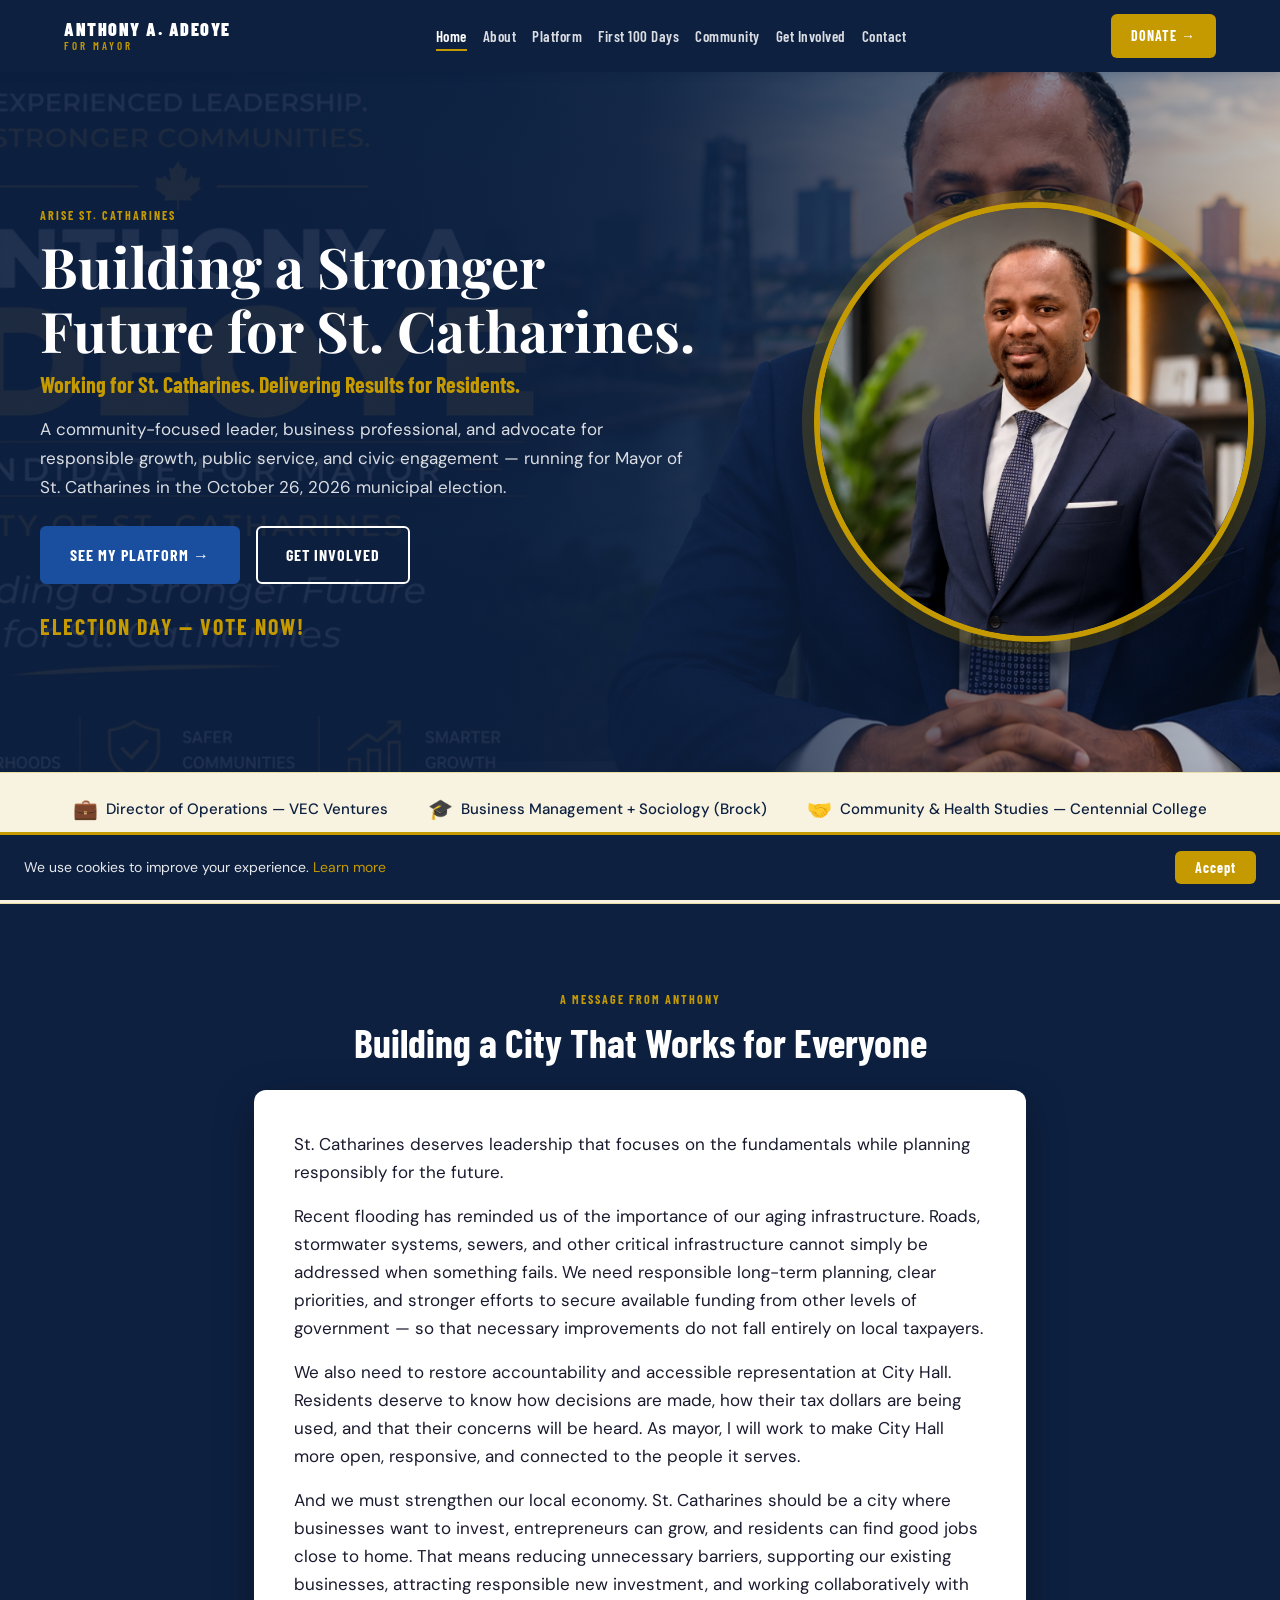
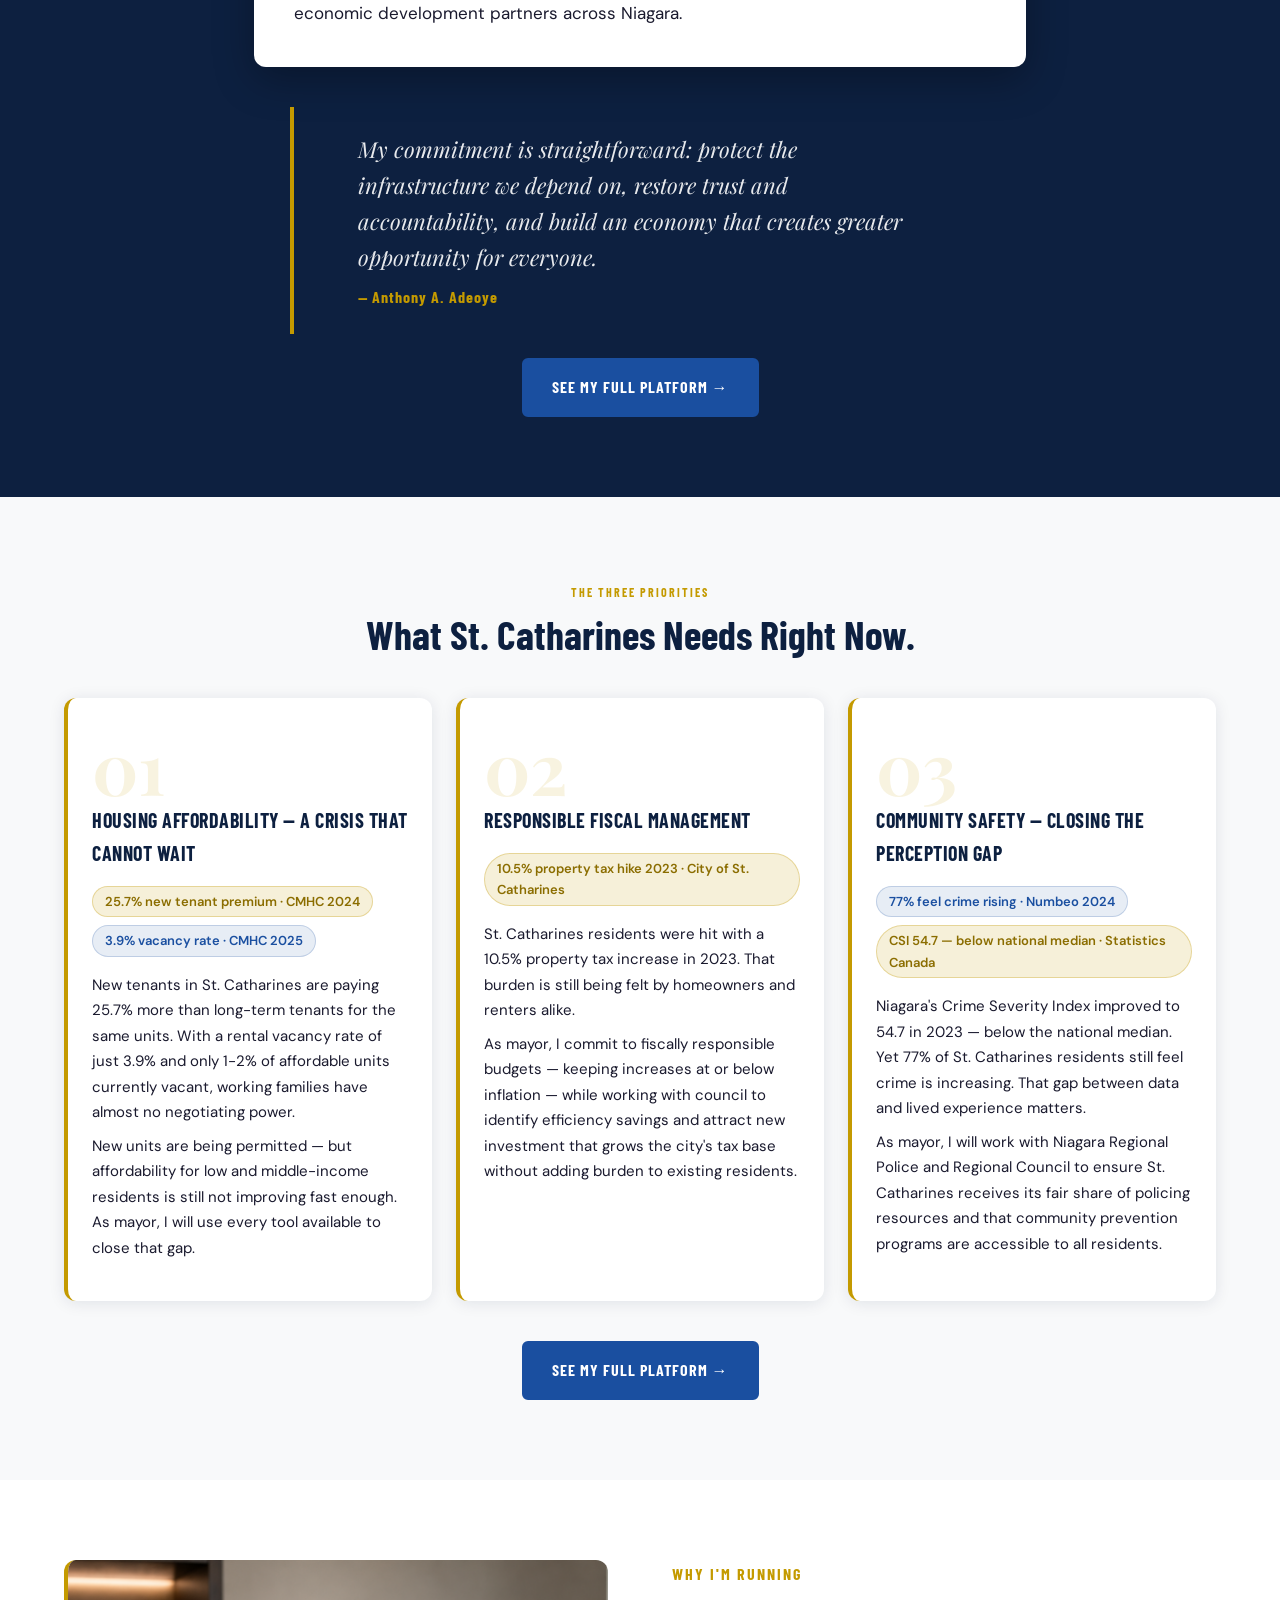
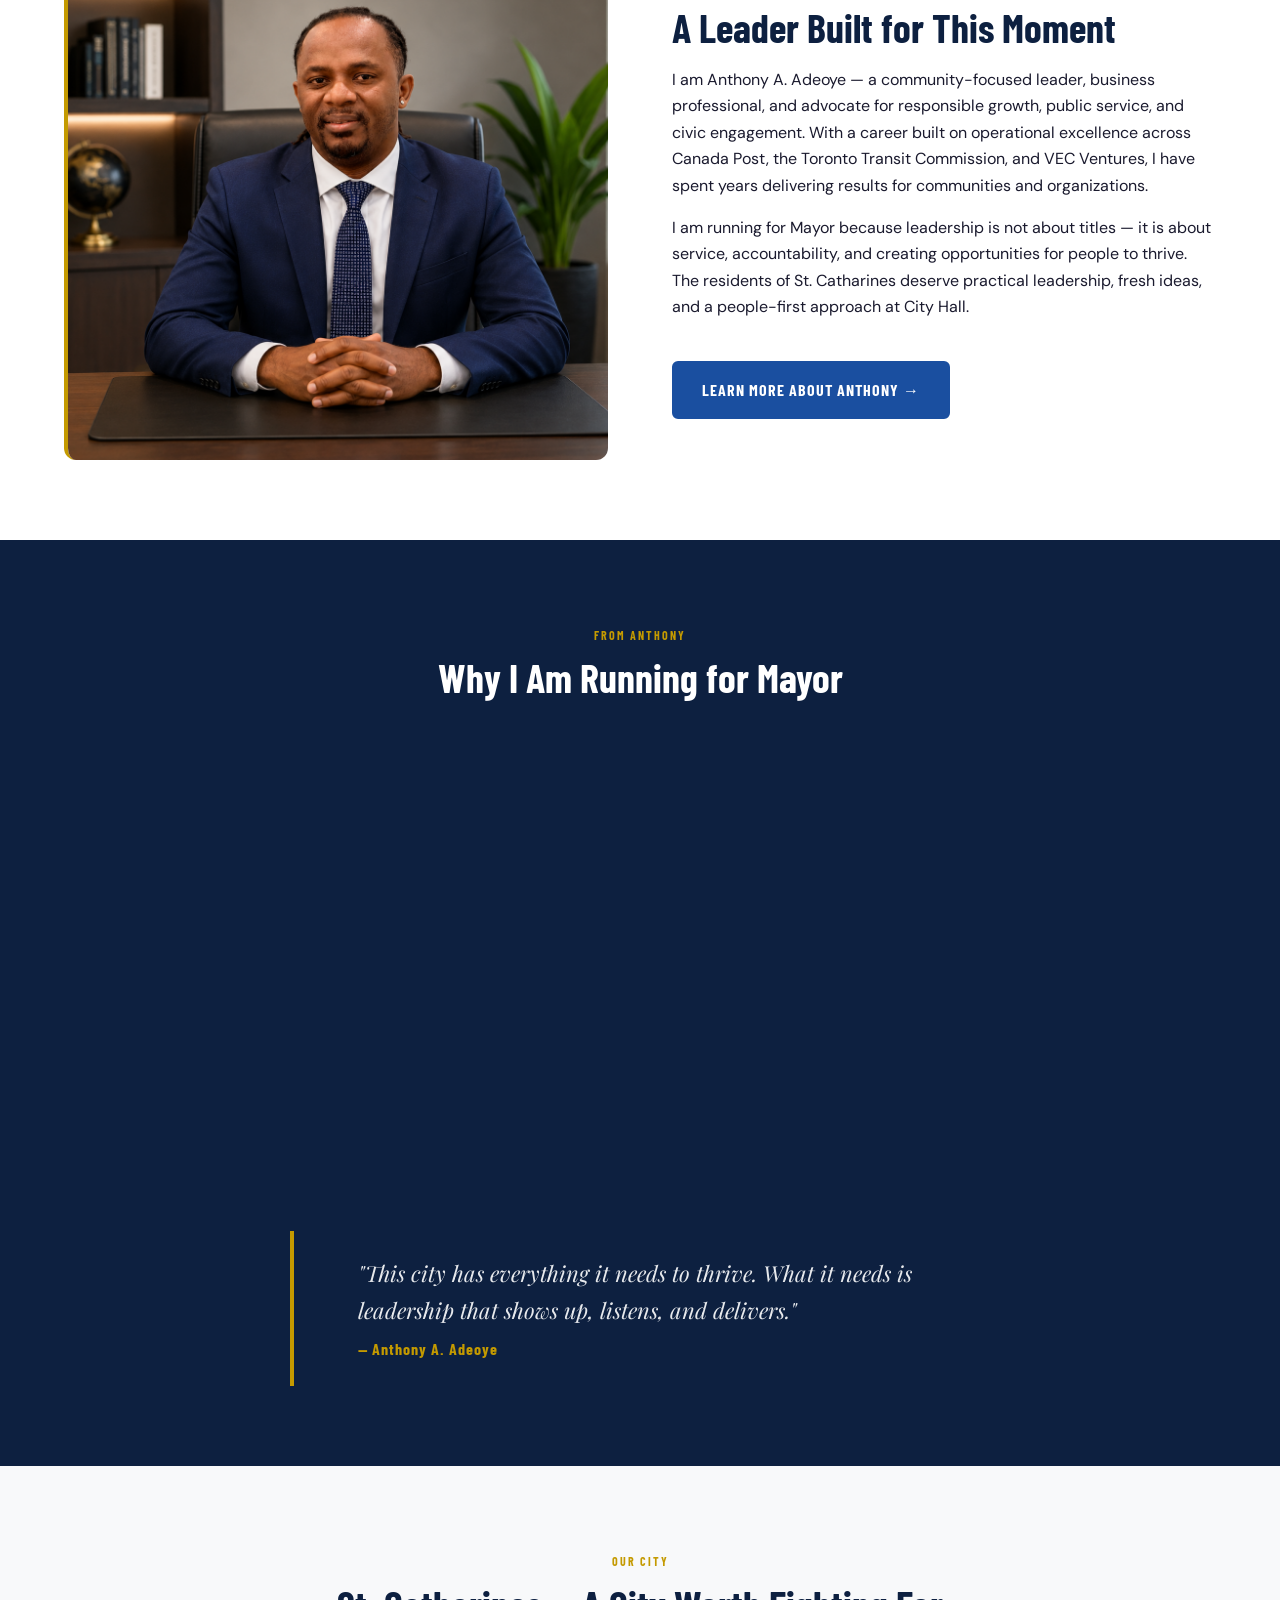
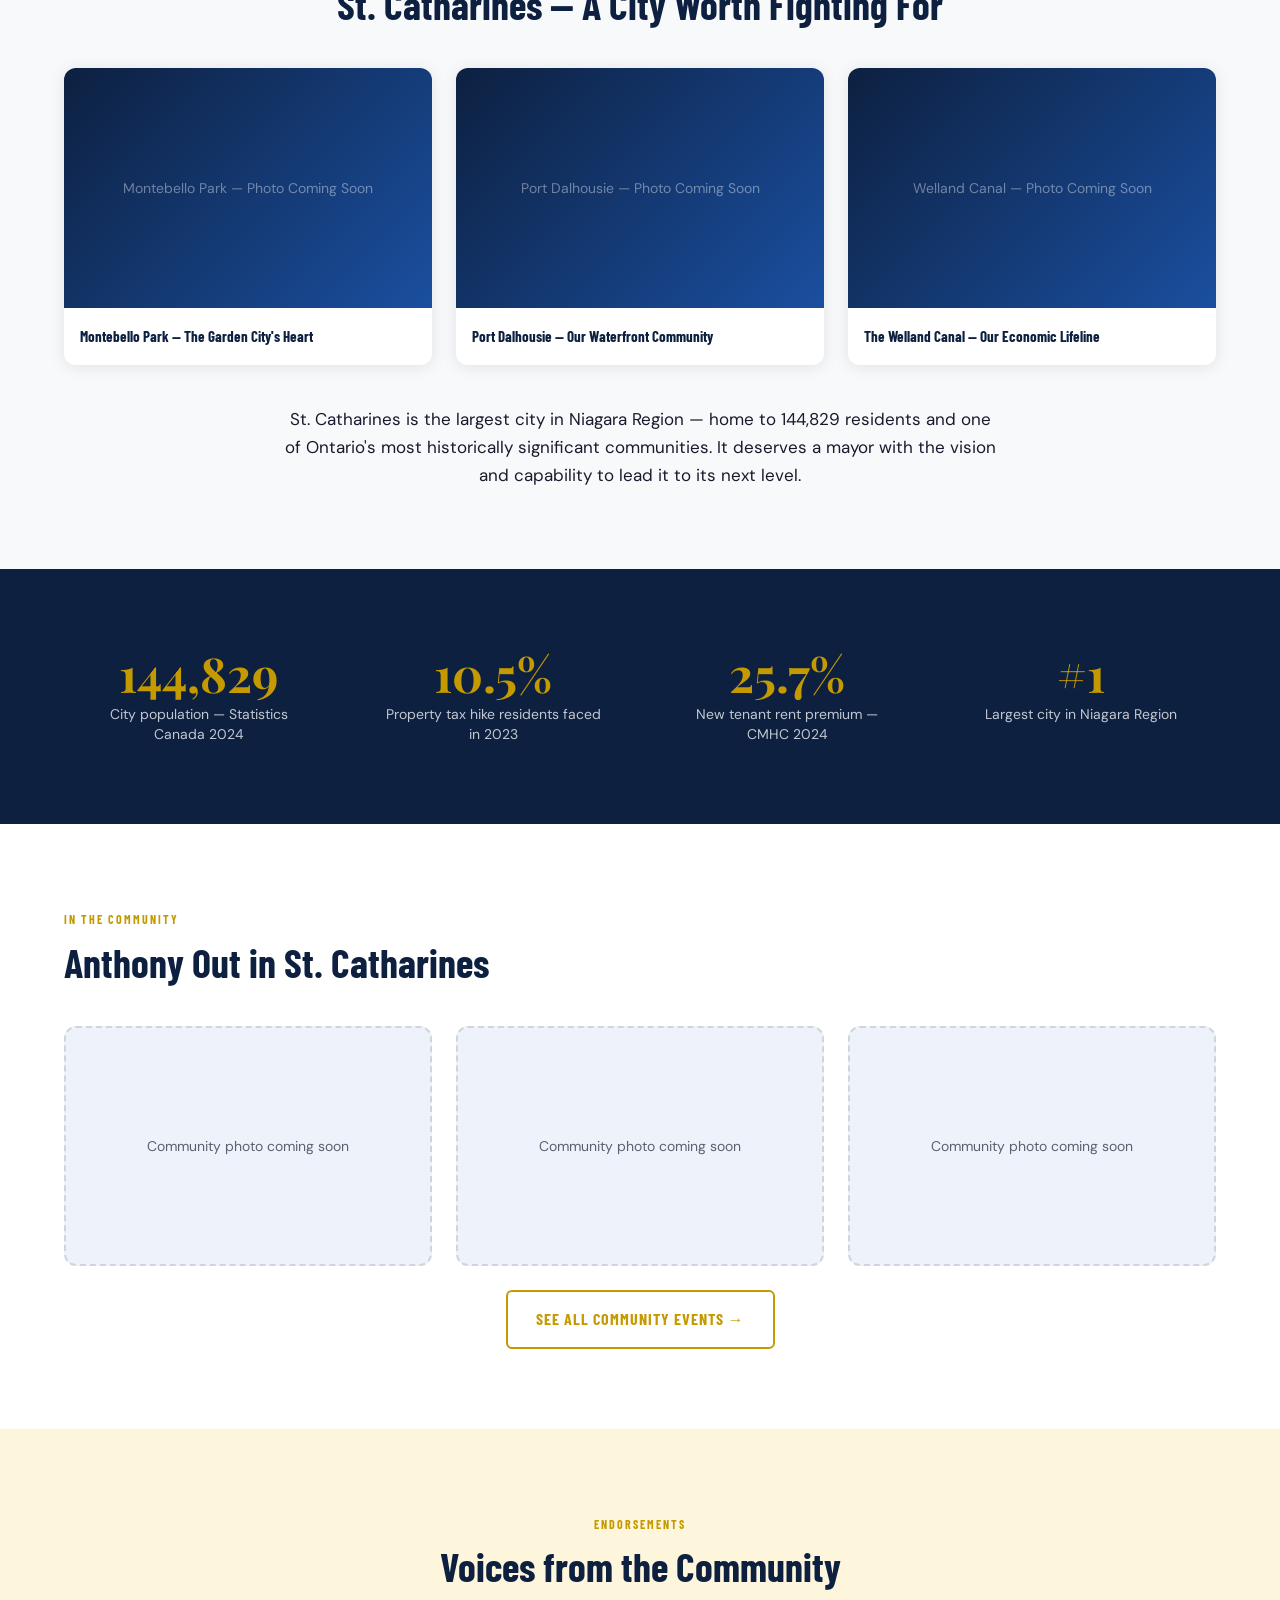
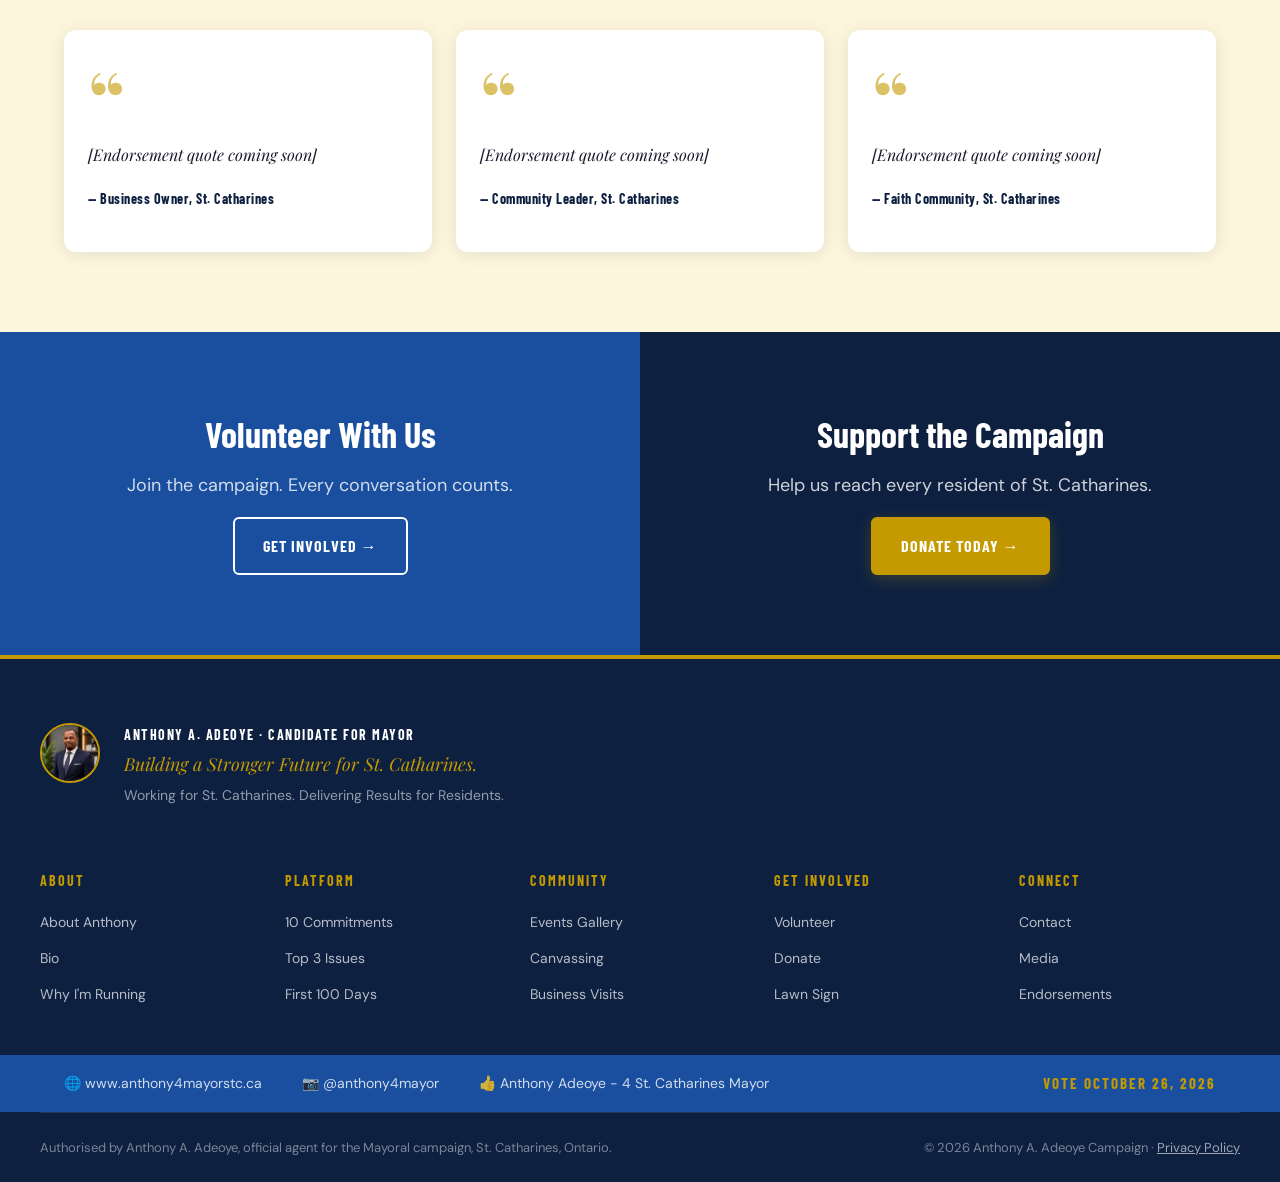
==== commit 2e76923c: "Add community event photos, campaign launch section, office info, and homepage message - Wire in com" ====
--- a/index.html
+++ b/index.html
@@ -114,6 +114,29 @@
     </div>
 
     <!-- TOP 3 ISSUES -->
+    <!-- MESSAGE FROM ANTHONY -->
+    <section class="section-padding bg-navy">
+      <div class="container text-white" style="max-width:820px;margin:0 auto;">
+        <div class="text-center animate-fade-in">
+          <p class="label-tag">A MESSAGE FROM ANTHONY</p>
+          <h2 class="text-white">Building a City That Works for Everyone</h2>
+        </div>
+        <div class="mt-lg" style="background:var(--white);color:var(--body-text);padding:40px;border-radius:var(--radius-card);box-shadow:0 12px 40px rgba(0,0,0,0.3);font-size:17px;line-height:1.8;">
+          <p>St. Catharines deserves leadership that focuses on the fundamentals while planning responsibly for the future.</p>
+          <p>Recent flooding has reminded us of the importance of our aging infrastructure. Roads, stormwater systems, sewers, and other critical infrastructure cannot simply be addressed when something fails. We need responsible long-term planning, clear priorities, and stronger efforts to secure available funding from other levels of government — so that necessary improvements do not fall entirely on local taxpayers.</p>
+          <p>We also need to restore accountability and accessible representation at City Hall. Residents deserve to know how decisions are made, how their tax dollars are being used, and that their concerns will be heard. As mayor, I will work to make City Hall more open, responsive, and connected to the people it serves.</p>
+          <p>And we must strengthen our local economy. St. Catharines should be a city where businesses want to invest, entrepreneurs can grow, and residents can find good jobs close to home. That means reducing unnecessary barriers, supporting our existing businesses, attracting responsible new investment, and working collaboratively with economic development partners across Niagara.</p>
+        </div>
+        <blockquote class="hero-quote">
+          My commitment is straightforward: protect the infrastructure we depend on, restore trust and accountability, and build an economy that creates greater opportunity for everyone.
+          <cite>— Anthony A. Adeoye</cite>
+        </blockquote>
+        <div class="text-center mt-lg">
+          <a href="platform.html" class="btn-primary">See My Full Platform &rarr;</a>
+        </div>
+      </div>
+    </section>
+
     <section class="section-padding bg-off-white">
       <div class="container">
         <div class="text-center animate-fade-in">
@@ -173,14 +196,6 @@
             <p>I am Anthony A. Adeoye — a community-focused leader, business professional, and advocate for responsible growth, public service, and civic engagement. With a career built on operational excellence across Canada Post, the Toronto Transit Commission, and VEC Ventures, I have spent years delivering results for communities and organizations.</p>
             <p>I am running for Mayor because leadership is not about titles — it is about service, accountability, and creating opportunities for people to thrive. The residents of St. Catharines deserve practical leadership, fresh ideas, and a people-first approach at City Hall.</p>
             <a href="about.html" class="btn-primary mt-lg">Learn More About Anthony &rarr;</a>
-            <div>
-              <img src="assets/images/city/city-city-hall.jpg"
-                   alt="St. Catharines City Hall"
-                   class="about-preview__extra-img"
-                   onerror="this.style.display='none';this.nextElementSibling.style.display='flex'">
-              <div class="about-preview__extra-img-placeholder" style="display:none">St. Catharines City Hall</div>
-              <p class="about-preview__img-caption">St. Catharines City Hall</p>
-            </div>
           </div>
         </div>
       </div>
--- a/assets/css/components.css
+++ b/assets/css/components.css
@@ -627,6 +627,7 @@
 }
 
 .event-card {
+  position: relative;
   background: var(--white);
   border-radius: var(--radius-card);
   box-shadow: var(--shadow-card);
@@ -636,6 +637,8 @@
 .event-card:hover {
   transform: translateY(-4px);
   box-shadow: 0 8px 32px rgba(13,32,64,0.15);
+  overflow: visible;
+  z-index: 10;
 }
 
 .event-photo {
@@ -643,7 +646,23 @@
   height: 220px;
   overflow: hidden;
 }
-.event-photo img { width: 100%; height: 100%; object-fit: cover; }
+.event-photo img { width: 100%; height: 100%; object-fit: cover; transition: transform 0.3s ease; }
+
+.event-card:hover .event-photo { overflow: visible; }
+.event-card:hover .event-photo img {
+  position: absolute;
+  top: 50%;
+  left: 50%;
+  width: 220%;
+  height: 220%;
+  max-width: none;
+  max-height: none;
+  transform: translate(-50%, -50%);
+  object-fit: contain;
+  background: var(--navy);
+  border-radius: var(--radius-card);
+  box-shadow: 0 24px 60px rgba(13,32,64,0.45);
+}
 
 .event-photo--placeholder {
   background: linear-gradient(135deg, var(--ltblue) 0%, var(--off-white) 100%);
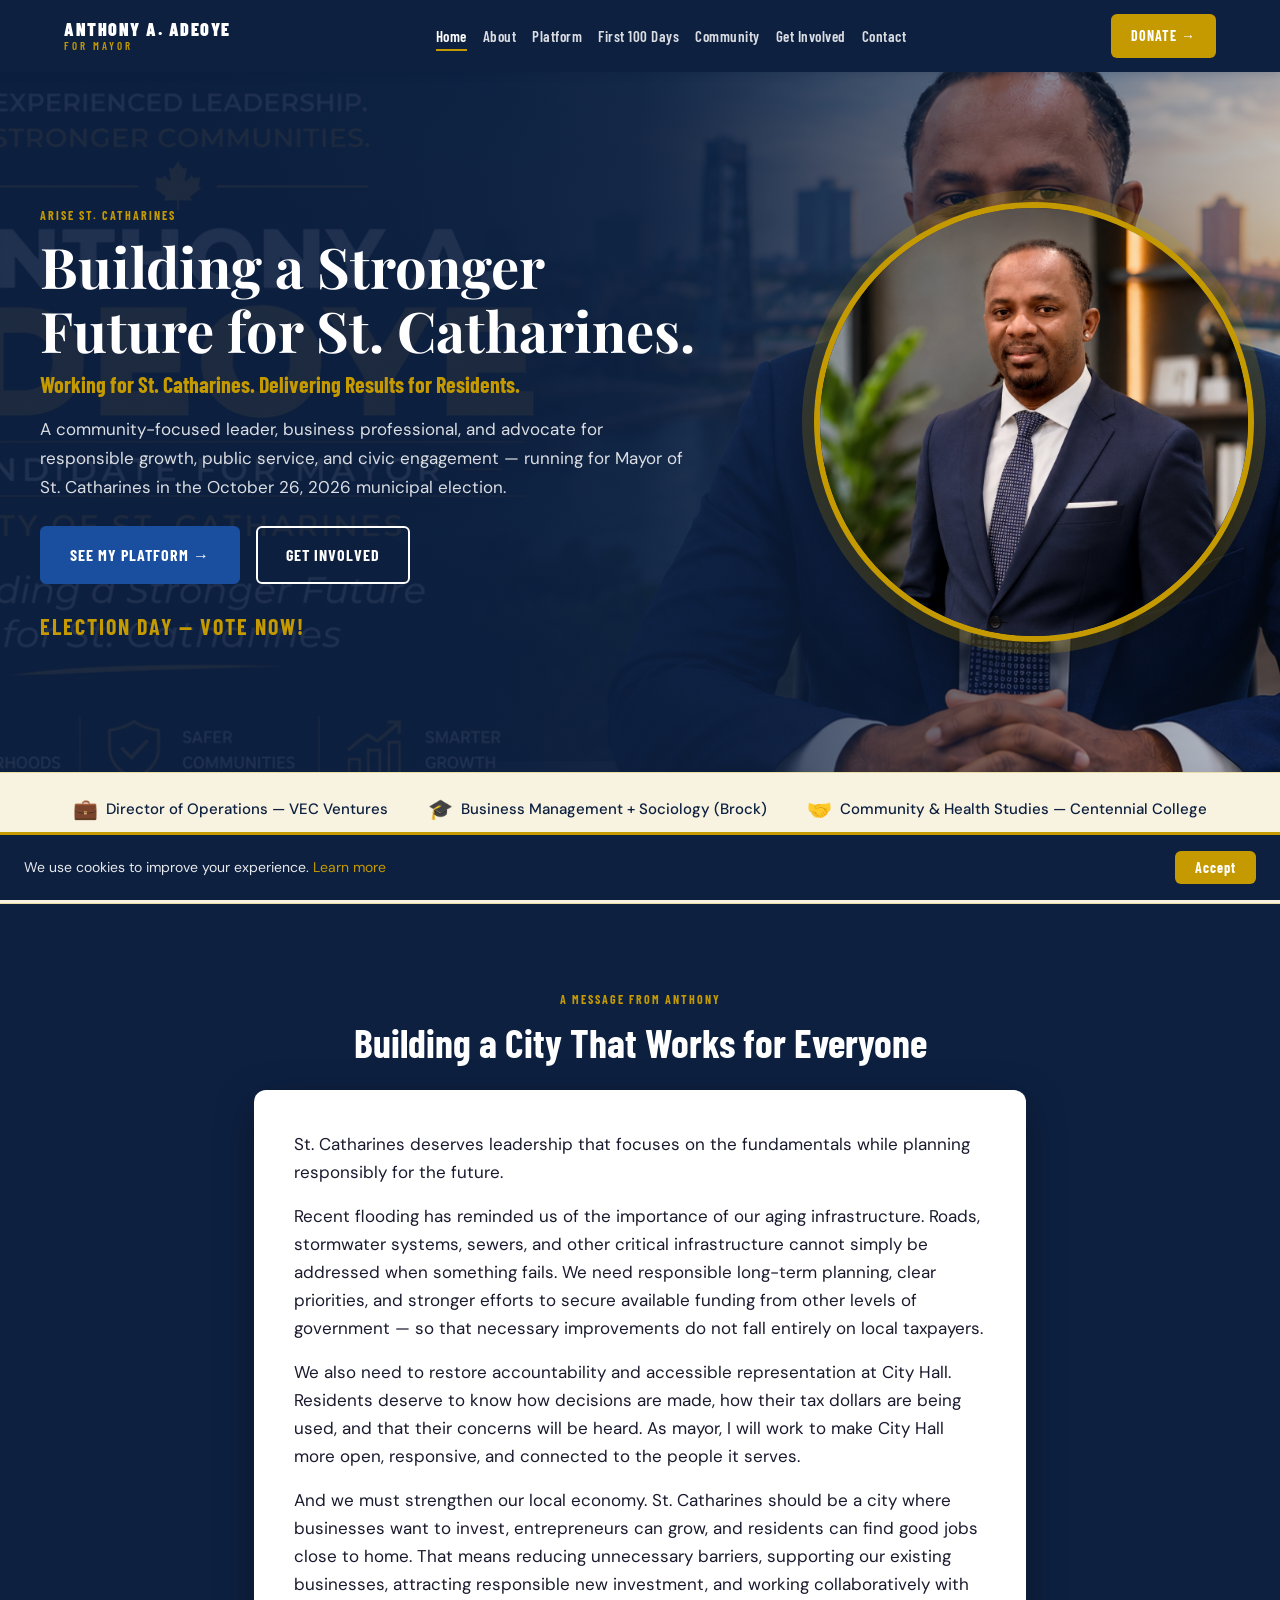
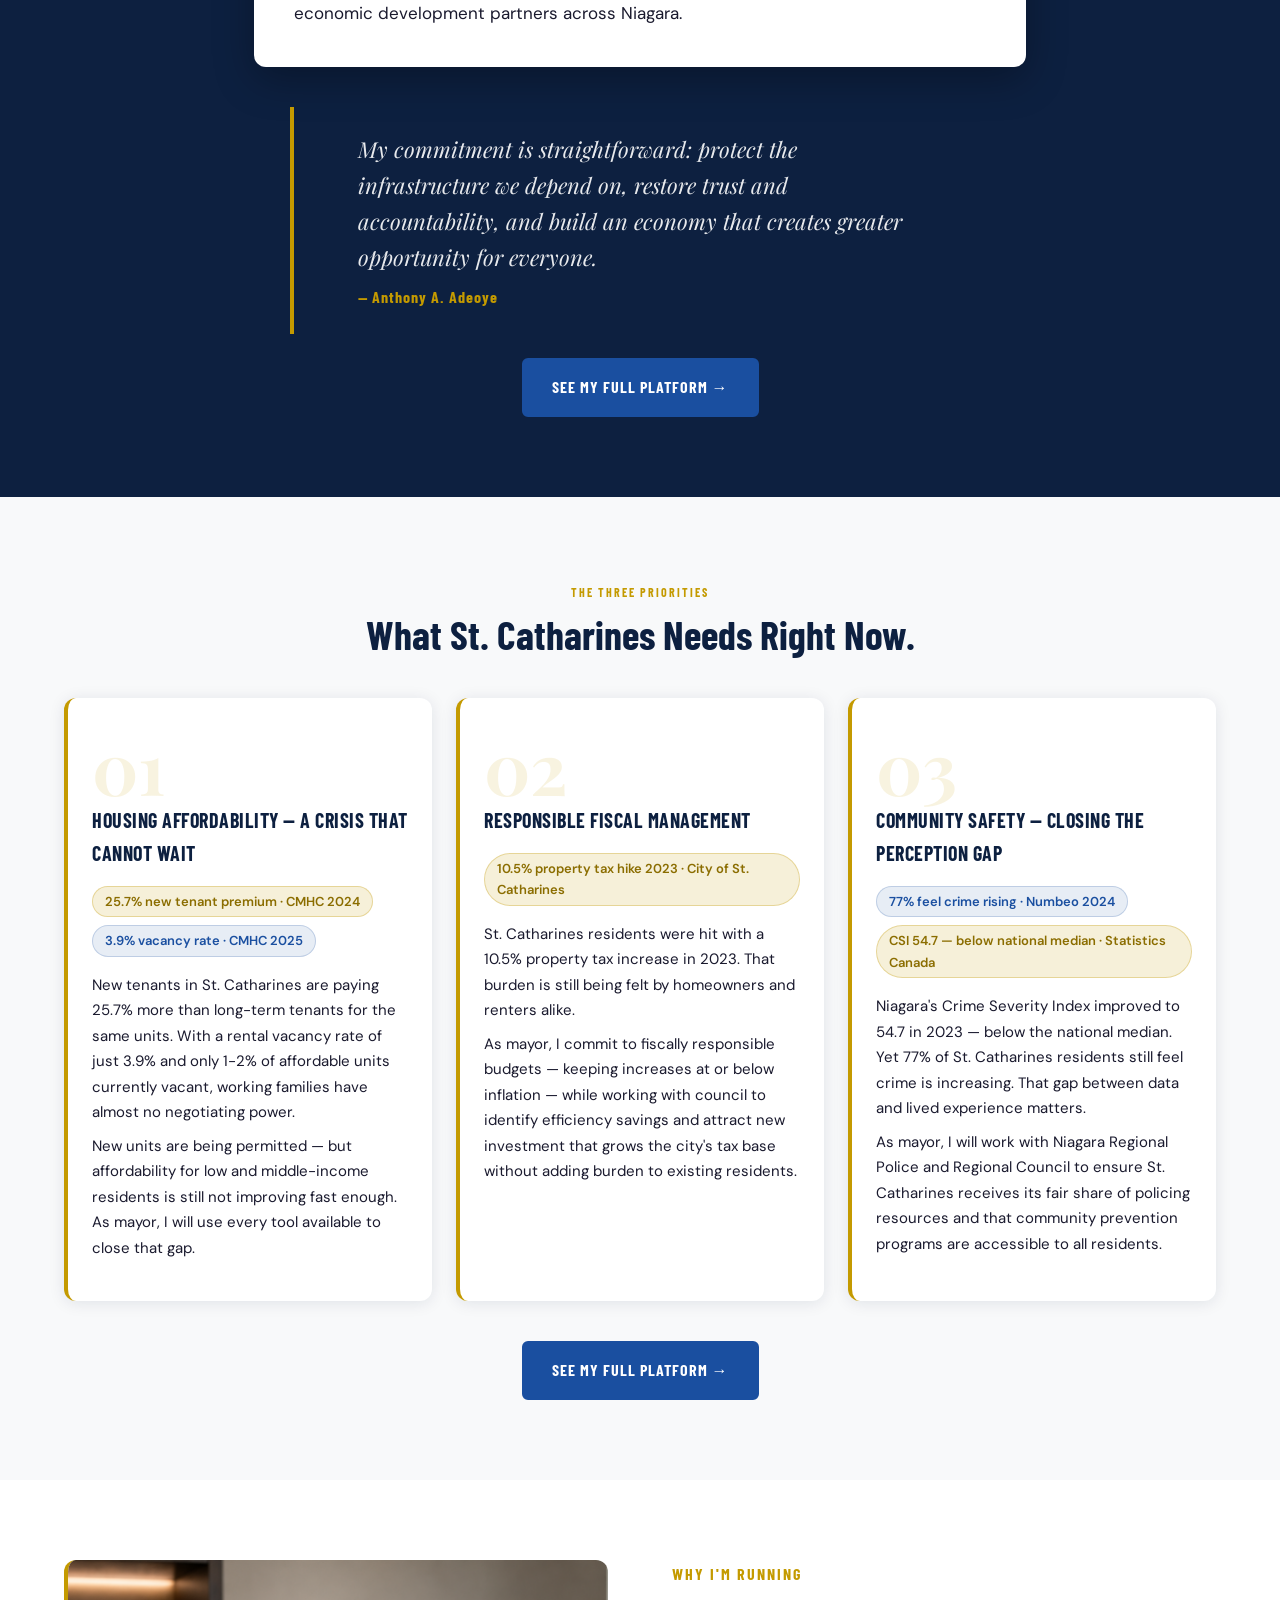
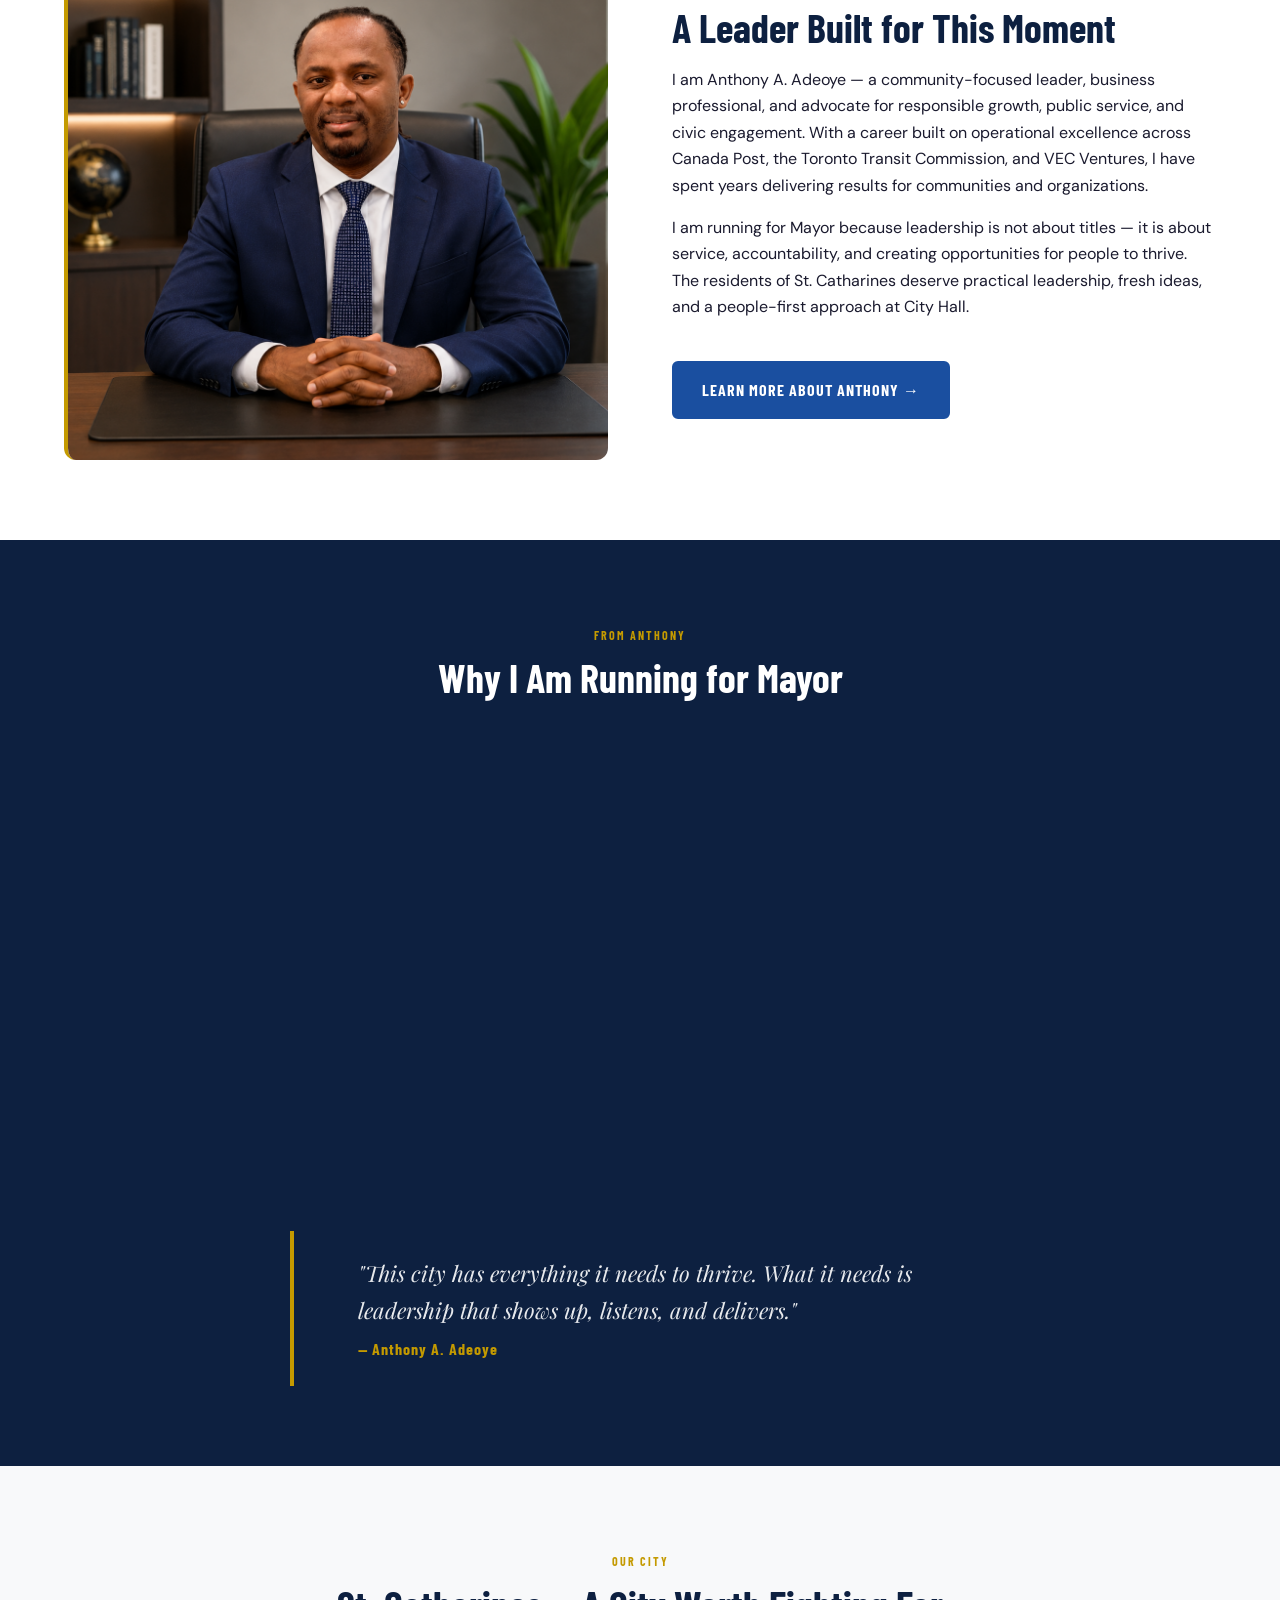
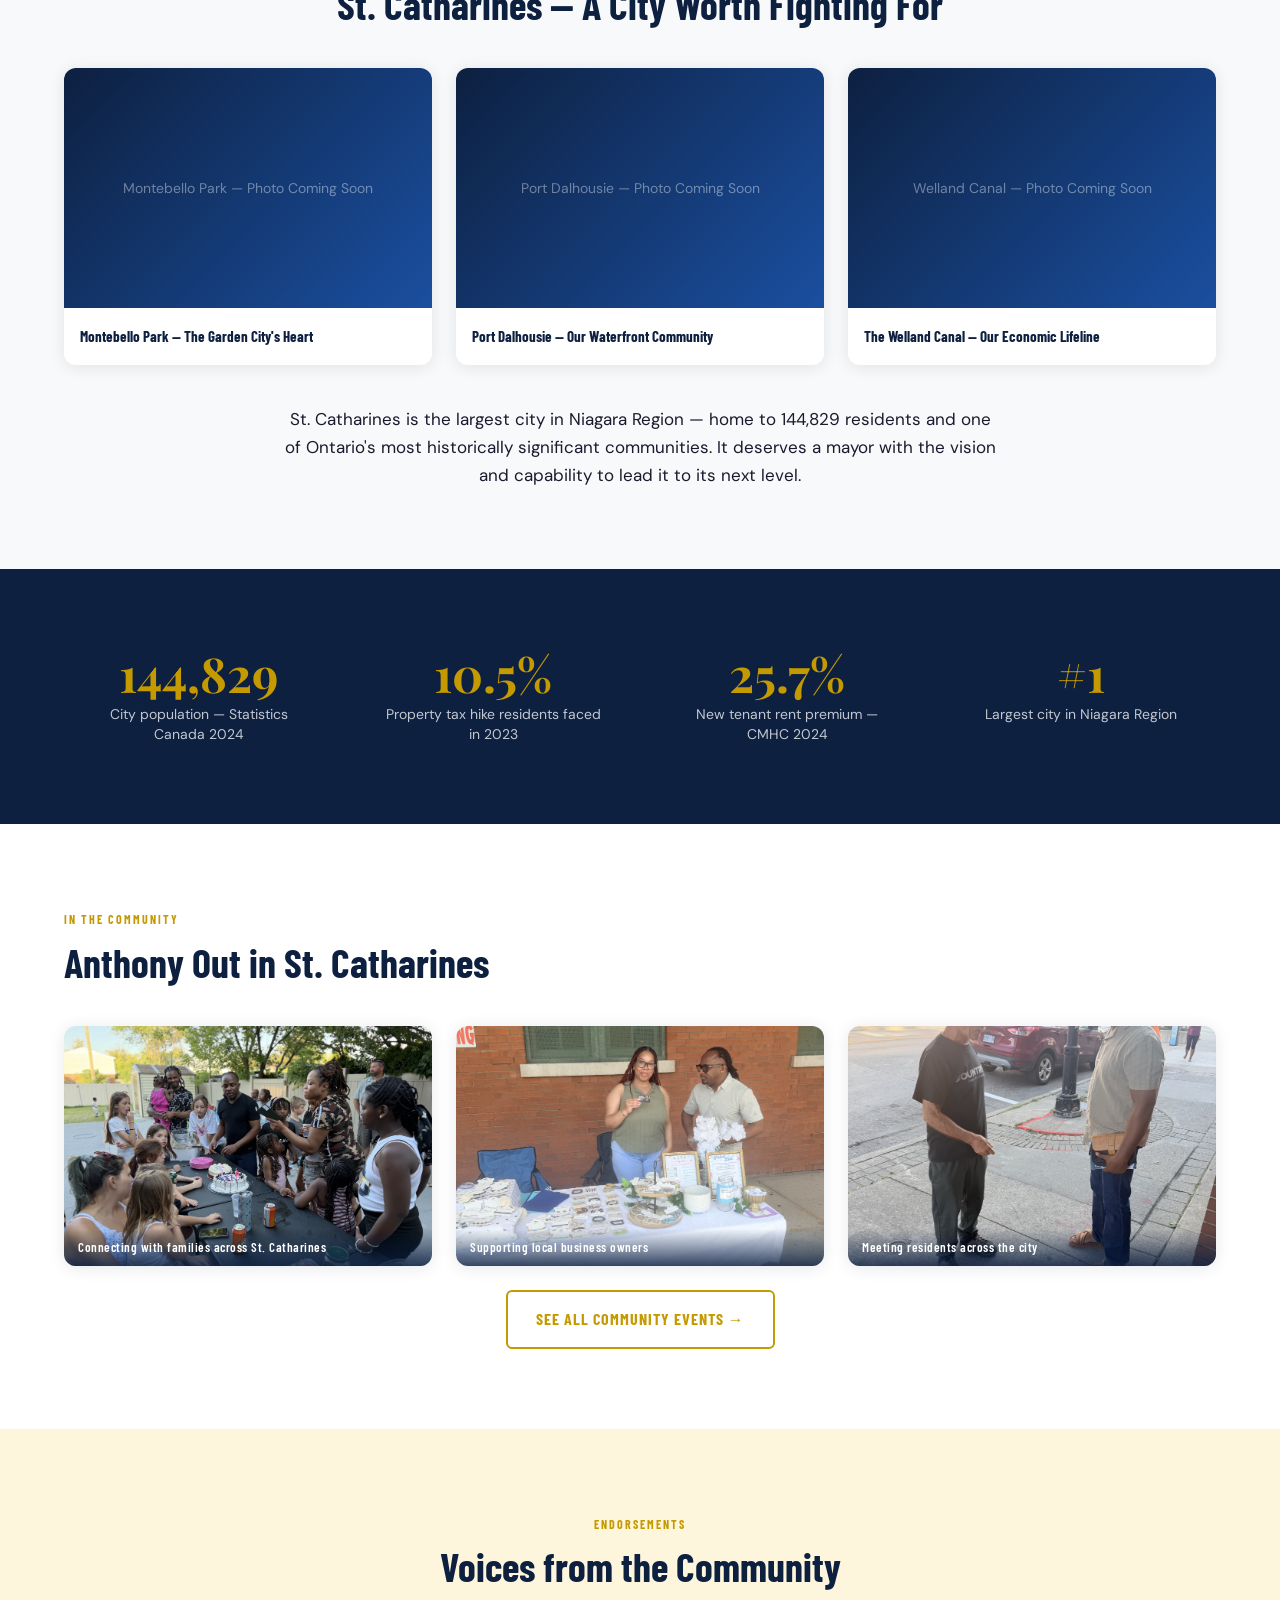
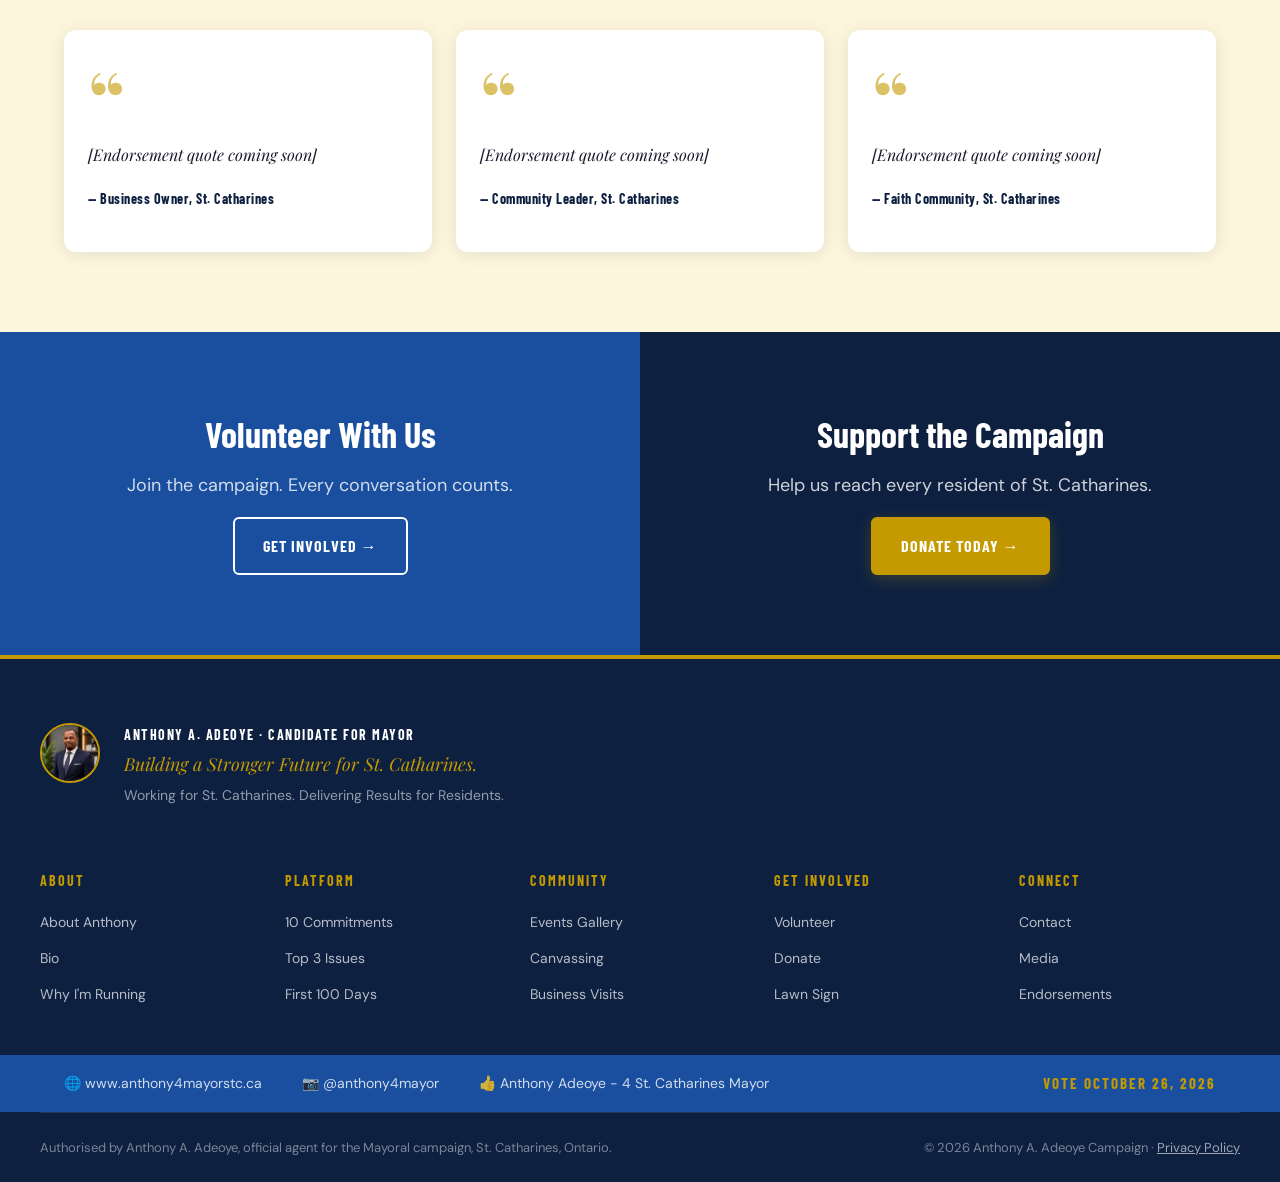
==== commit 114345a1: "Add homepage community highlights and simplify campaign launch cards Replace homepage community plac" ====
--- a/index.html
+++ b/index.html
@@ -295,9 +295,18 @@
         <p class="label-tag">IN THE COMMUNITY</p>
         <h2>Anthony Out in St. Catharines</h2>
         <div class="community-grid mt-xl">
-          <div class="community-placeholder">Community photo coming soon</div>
-          <div class="community-placeholder">Community photo coming soon</div>
-          <div class="community-placeholder">Community photo coming soon</div>
+          <a href="community.html" class="community-photo-card">
+            <img src="assets/images/Community_Engagement_Events/Anthony_with_families.jpg" alt="Anthony connecting with families in the community">
+            <span class="community-photo-card__caption">Connecting with families across St. Catharines</span>
+          </a>
+          <a href="community.html" class="community-photo-card">
+            <img src="assets/images/Community_Engagement_Events/Anthony_supporting_business_owners.jpg" alt="Anthony showing his support for local business owners">
+            <span class="community-photo-card__caption">Supporting local business owners</span>
+          </a>
+          <a href="community.html" class="community-photo-card">
+            <img src="assets/images/Community_Engagement_Events/Anthony_on_the_street_of_downtown_speaking_to_resident.jpg" alt="Anthony speaking with a resident in downtown St. Catharines">
+            <span class="community-photo-card__caption">Meeting residents across the city</span>
+          </a>
         </div>
         <div class="text-center mt-lg">
           <a href="community.html" class="btn-outline">See All Community Events &rarr;</a>
--- a/assets/css/components.css
+++ b/assets/css/components.css
@@ -491,11 +491,18 @@
 }
 
 .community-photo-card {
+  display: block;
   border-radius: var(--radius-card);
   overflow: hidden;
   box-shadow: var(--shadow-card);
   height: 240px;
   position: relative;
+  text-decoration: none;
+  transition: box-shadow 0.2s, transform 0.2s;
+}
+.community-photo-card:hover {
+  box-shadow: 0 8px 32px rgba(13,32,64,0.15);
+  transform: translateY(-2px);
 }
 .community-photo-card img {
   width: 100%;
@@ -664,6 +671,21 @@
   box-shadow: 0 24px 60px rgba(13,32,64,0.45);
 }
 
+/* Gallery cards use click-to-enlarge instead of the hover pop-out above */
+.event-card:hover .event-photo--gallery { overflow: hidden; }
+.event-card:hover .event-photo--gallery img {
+  position: static;
+  width: 100%;
+  height: 100%;
+  max-width: none;
+  max-height: none;
+  transform: none;
+  object-fit: cover;
+  background: none;
+  border-radius: 0;
+  box-shadow: none;
+}
+
 .event-photo--placeholder {
   background: linear-gradient(135deg, var(--ltblue) 0%, var(--off-white) 100%);
   display: flex;
@@ -694,6 +716,40 @@
 
 .event-photo--flyer { height: auto; background: var(--navy); }
 .event-photo--flyer img { width: 100%; height: auto; object-fit: contain; }
+
+.event-photo--gallery { cursor: pointer; }
+.gallery-count-badge {
+  position: absolute;
+  bottom: var(--sm);
+  right: var(--sm);
+  background: rgba(13,32,64,0.85);
+  color: var(--white);
+  font-family: var(--font-head);
+  font-size: 12px;
+  font-weight: 700;
+  letter-spacing: 0.5px;
+  padding: 4px 10px;
+  border-radius: var(--radius-pill);
+}
+.gallery-view-hint {
+  position: absolute;
+  inset: 0;
+  display: flex;
+  align-items: center;
+  justify-content: center;
+  background: rgba(13,32,64,0);
+  color: var(--white);
+  font-family: var(--font-head);
+  font-size: 15px;
+  font-weight: 700;
+  letter-spacing: 0.5px;
+  opacity: 0;
+  transition: opacity 0.2s, background 0.2s;
+}
+.event-photo--gallery:hover .gallery-view-hint {
+  opacity: 1;
+  background: rgba(13,32,64,0.45);
+}
 
 .event-info { padding: var(--lg); }
 
@@ -1238,6 +1294,96 @@
   box-shadow: var(--shadow-card);
 }
 .launch-popup-modal__close:hover { color: var(--gold); }
+
+/* ==========================================
+   COMMUNITY GALLERY LIGHTBOX
+   ========================================== */
+.gallery-lightbox {
+  display: none;
+  position: fixed;
+  inset: 0;
+  background: rgba(0,0,0,0.9);
+  z-index: 2600;
+  align-items: center;
+  justify-content: center;
+  padding: var(--md);
+}
+.gallery-lightbox.open { display: flex; }
+
+.gallery-lightbox__inner {
+  max-width: 900px;
+  width: 100%;
+  max-height: 90vh;
+  display: flex;
+  flex-direction: column;
+  align-items: center;
+}
+
+.gallery-lightbox__img {
+  display: block;
+  width: auto;
+  max-width: 100%;
+  max-height: 72vh;
+  object-fit: contain;
+  border-radius: var(--radius-card);
+  box-shadow: 0 8px 40px rgba(0,0,0,0.5);
+}
+
+.gallery-lightbox__caption {
+  margin-top: var(--md);
+  text-align: center;
+  color: var(--white);
+  max-width: 640px;
+}
+.gallery-lightbox__caption p { font-size: 16px; margin: 0 0 var(--xs); }
+.gallery-lightbox__counter {
+  font-family: var(--font-head);
+  font-size: 13px;
+  letter-spacing: 0.5px;
+  color: var(--gold);
+}
+
+.gallery-lightbox__close {
+  position: absolute;
+  top: var(--lg);
+  right: var(--lg);
+  width: 40px;
+  height: 40px;
+  border-radius: 50%;
+  background: rgba(255,255,255,0.1);
+  border: none;
+  font-size: 24px;
+  line-height: 1;
+  color: var(--white);
+  cursor: pointer;
+  transition: background 0.2s;
+}
+.gallery-lightbox__close:hover { background: rgba(255,255,255,0.25); }
+
+.gallery-lightbox__nav {
+  background: rgba(255,255,255,0.1);
+  border: none;
+  color: var(--white);
+  width: 48px;
+  height: 48px;
+  border-radius: 50%;
+  font-size: 18px;
+  cursor: pointer;
+  transition: background 0.2s;
+  flex-shrink: 0;
+  z-index: 1;
+}
+.gallery-lightbox__nav:hover { background: rgba(255,255,255,0.25); }
+.gallery-lightbox__nav--prev { margin-right: var(--md); }
+.gallery-lightbox__nav--next { margin-left: var(--md); }
+
+@media (max-width: 700px) {
+  .gallery-lightbox { padding: var(--sm); }
+  .gallery-lightbox__nav { width: 40px; height: 40px; font-size: 15px; }
+  .gallery-lightbox__nav--prev { margin-right: var(--sm); }
+  .gallery-lightbox__nav--next { margin-left: var(--sm); }
+  .gallery-lightbox__img { max-height: 60vh; }
+}
 
 /* ==========================================
    COMMUNITY CTA STRIP
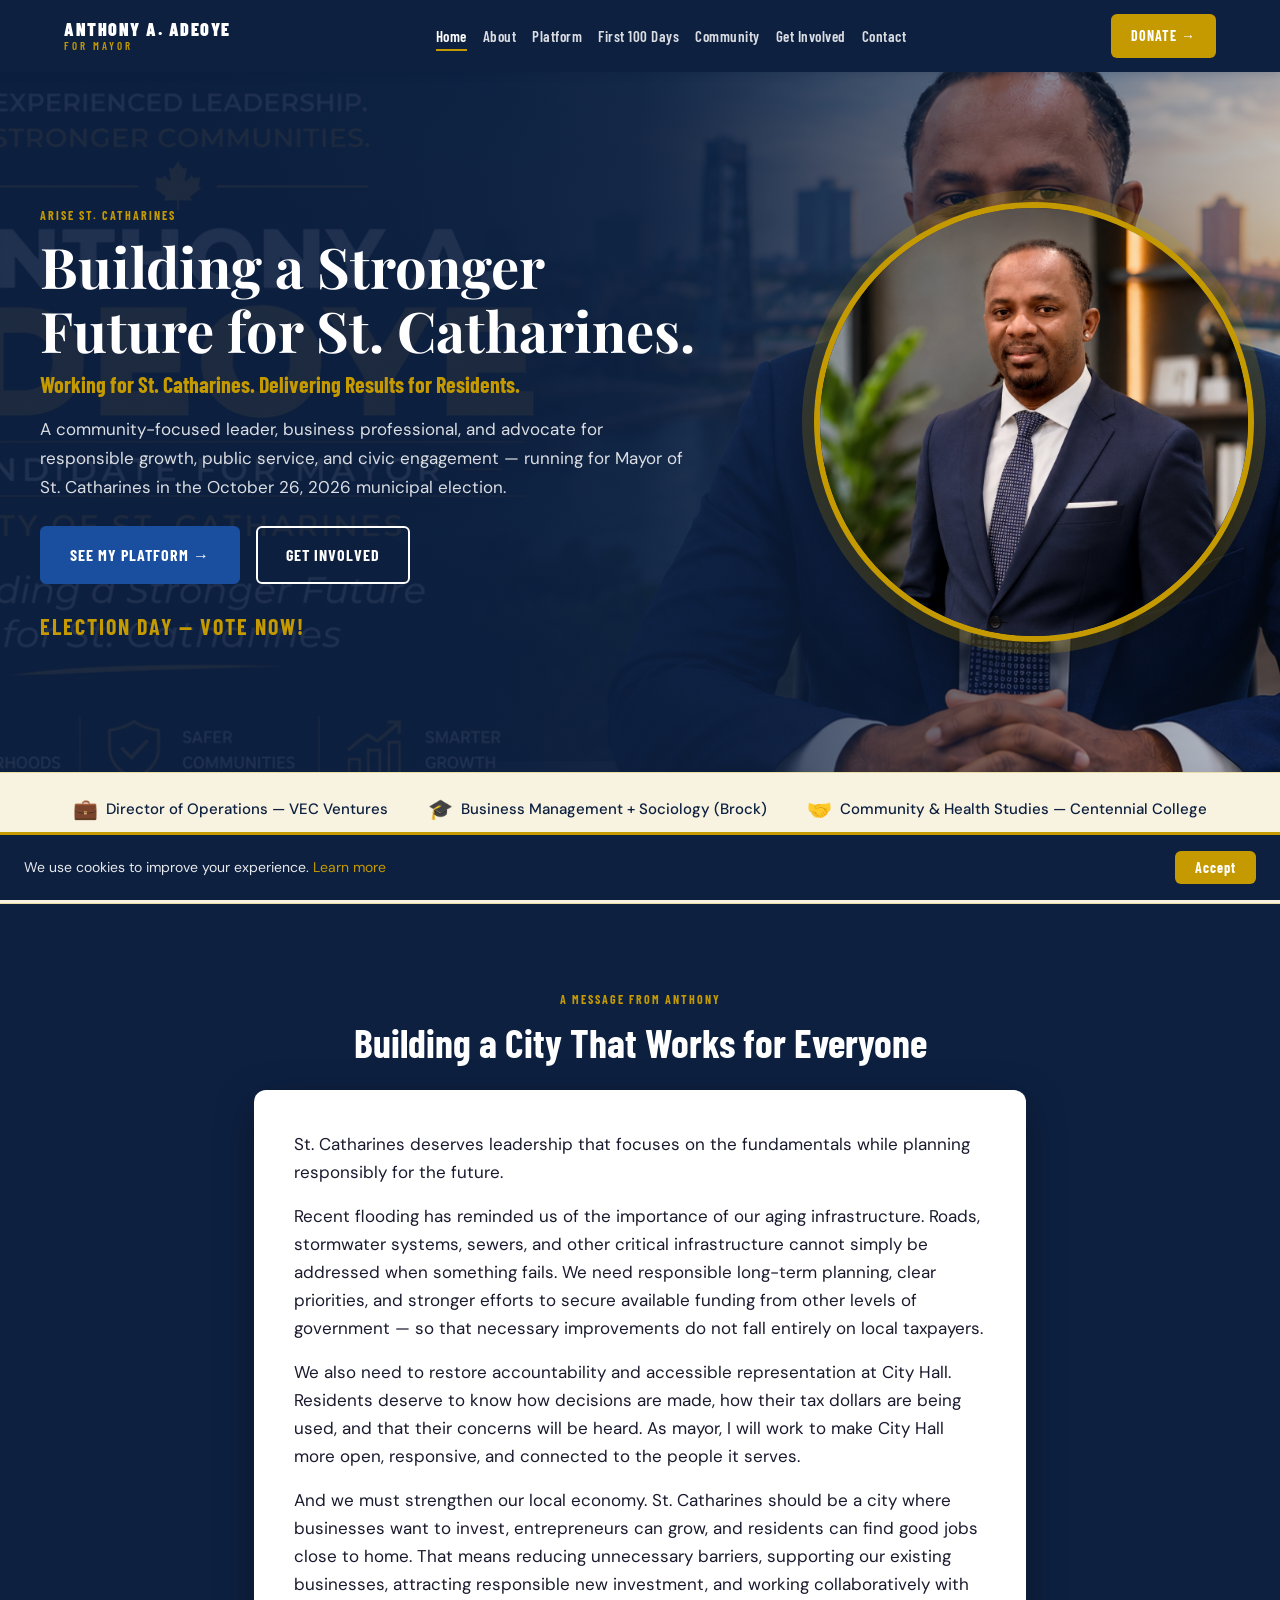
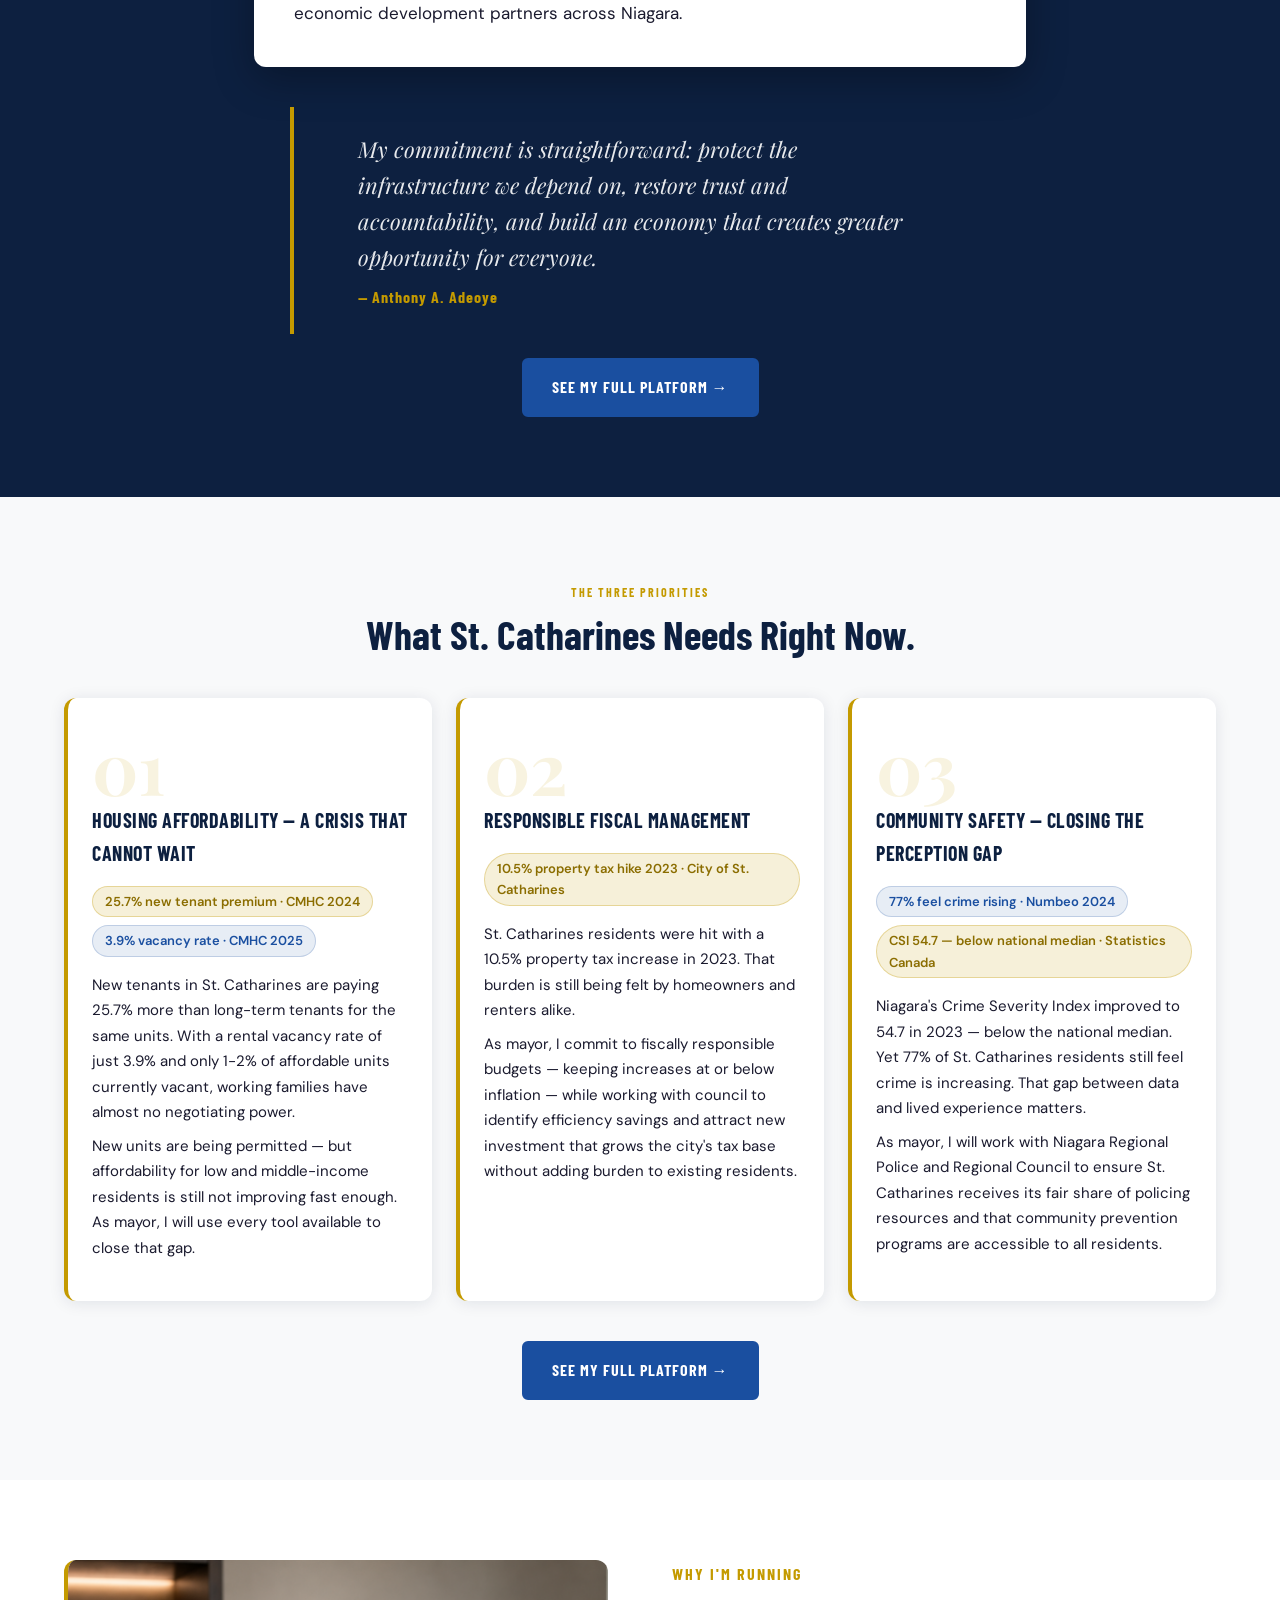
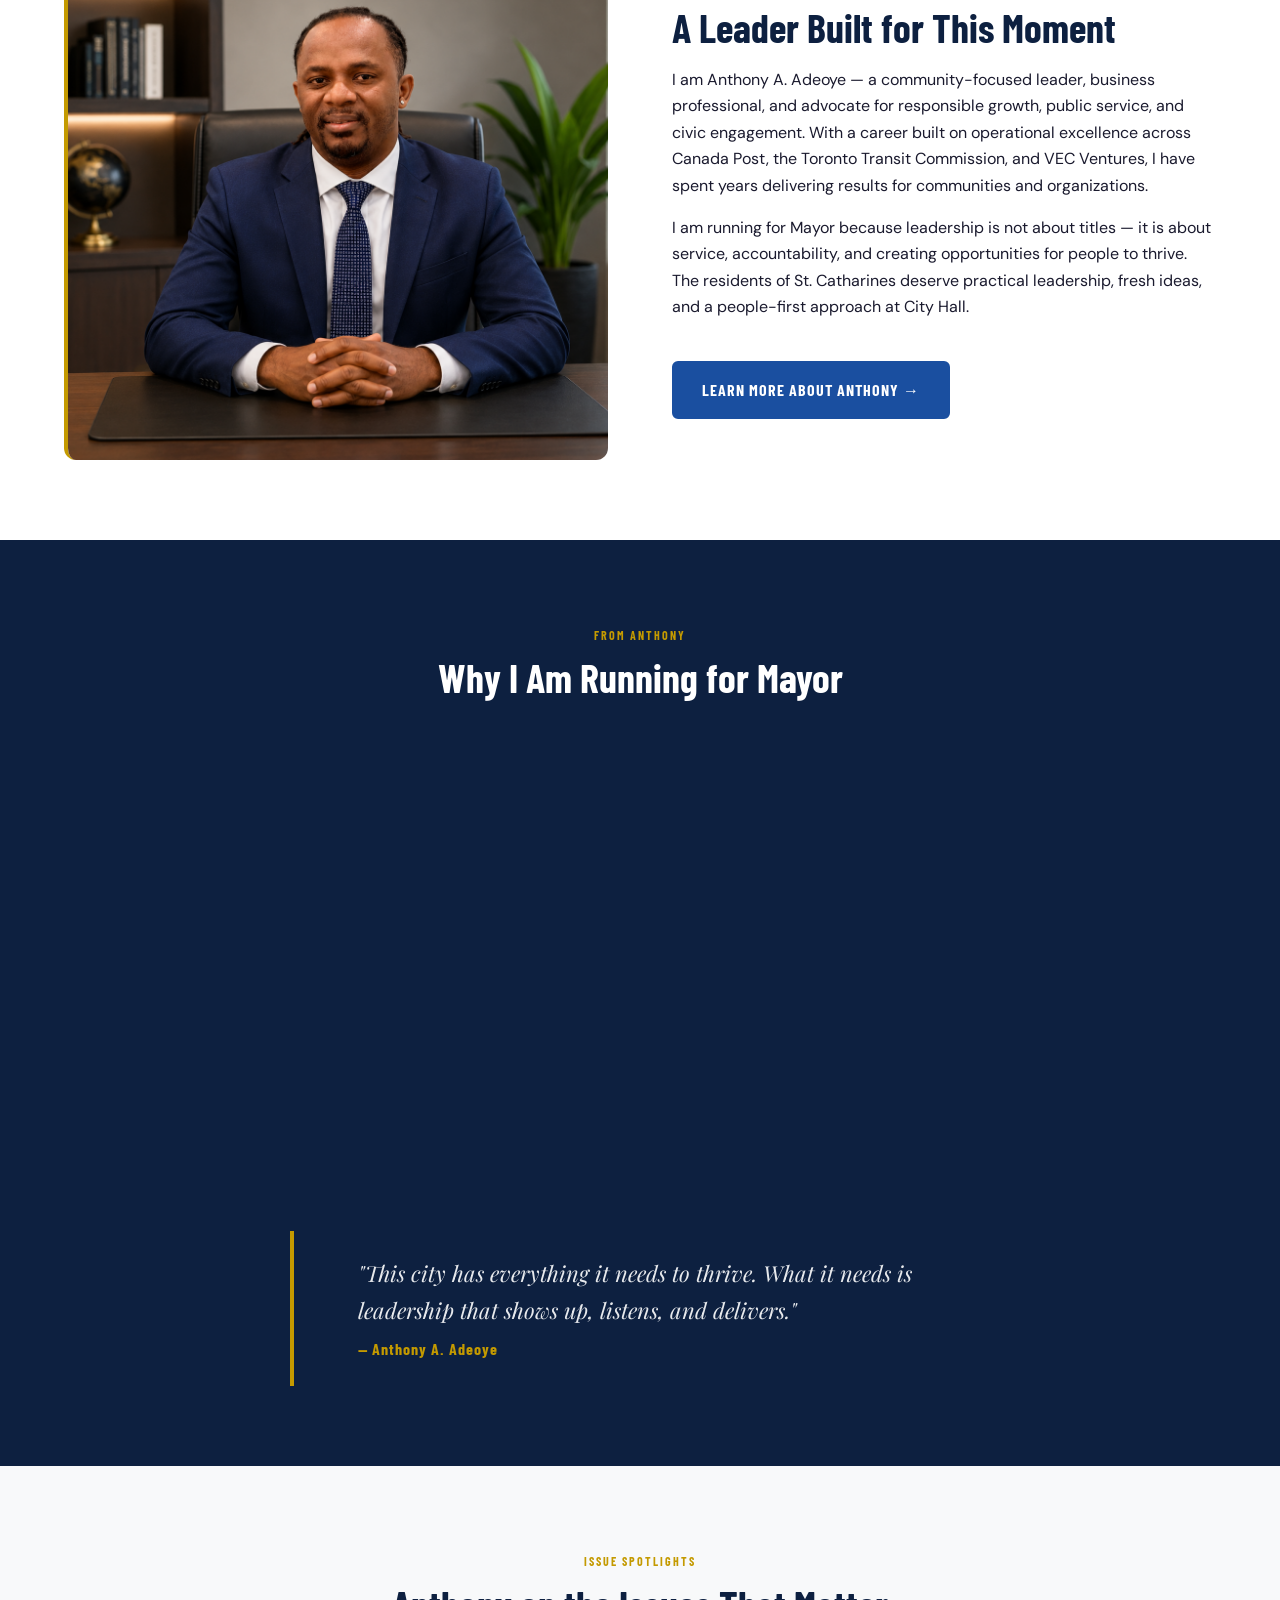
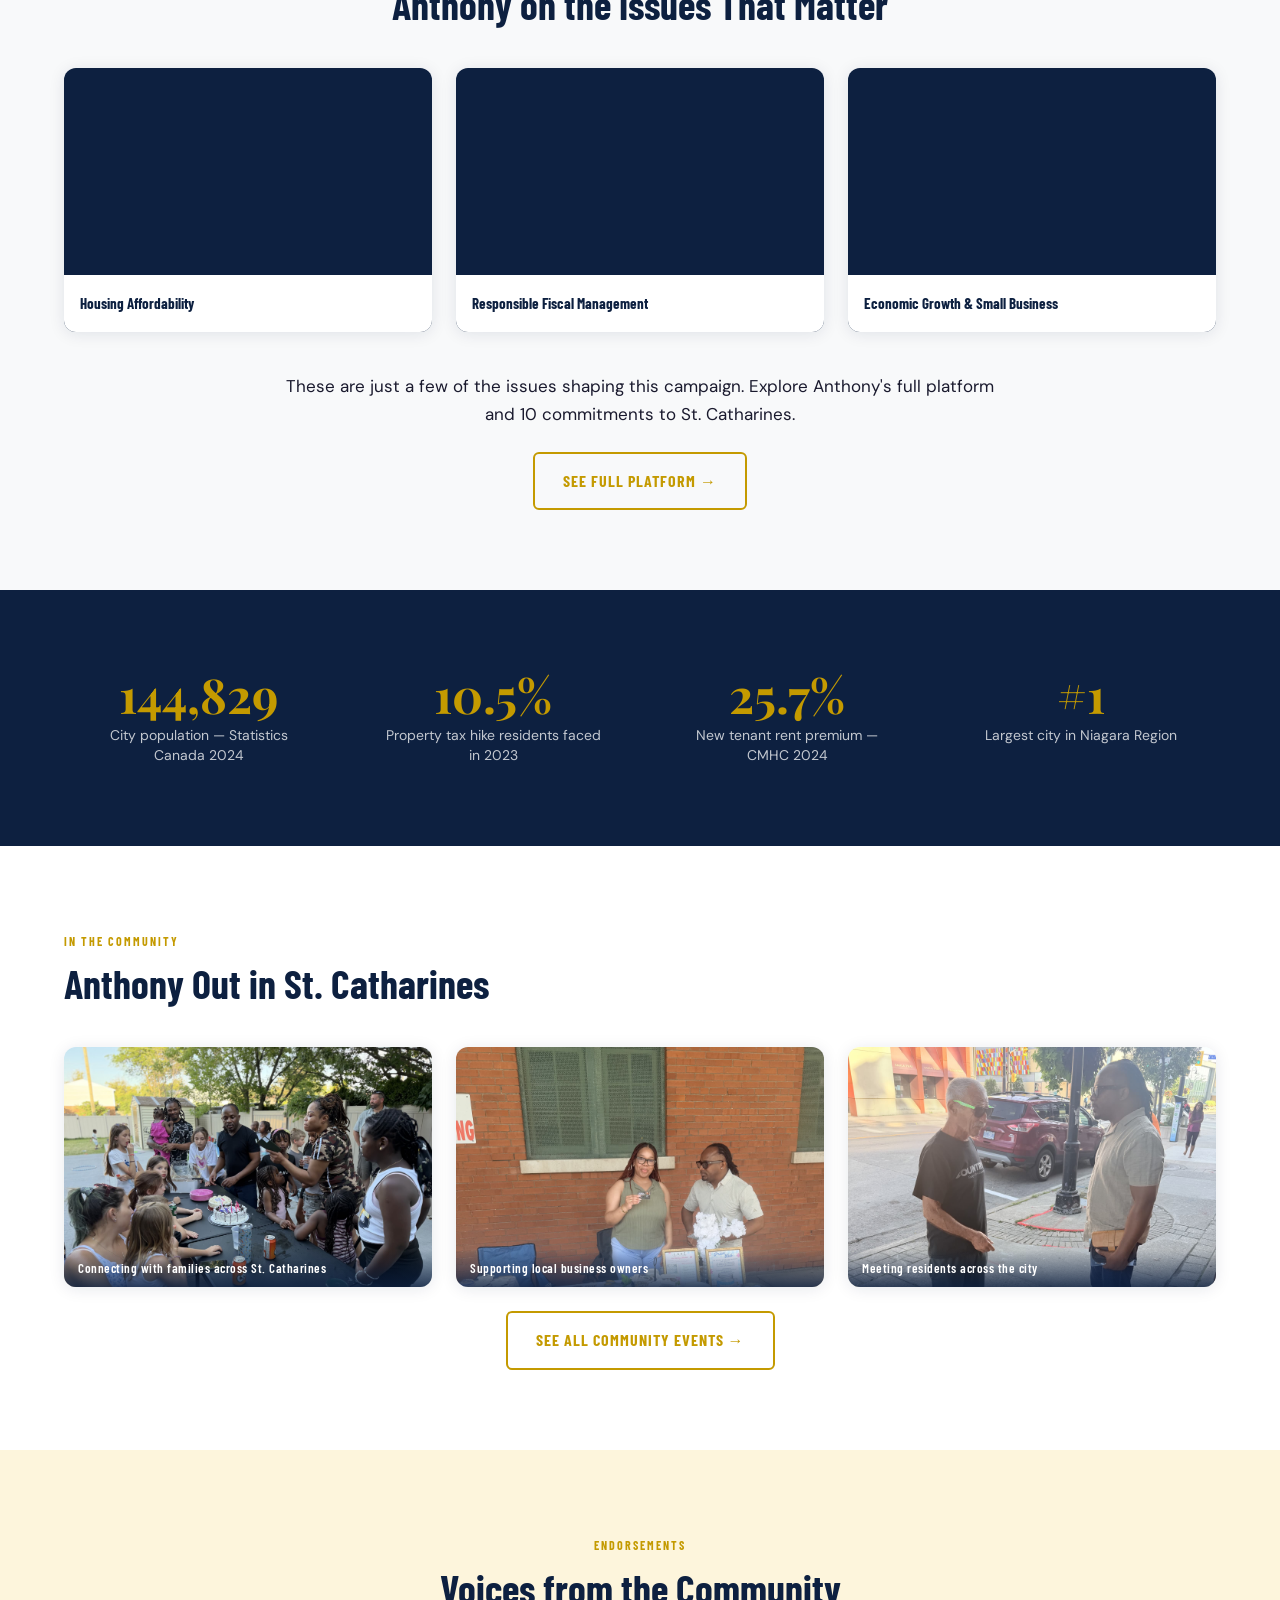
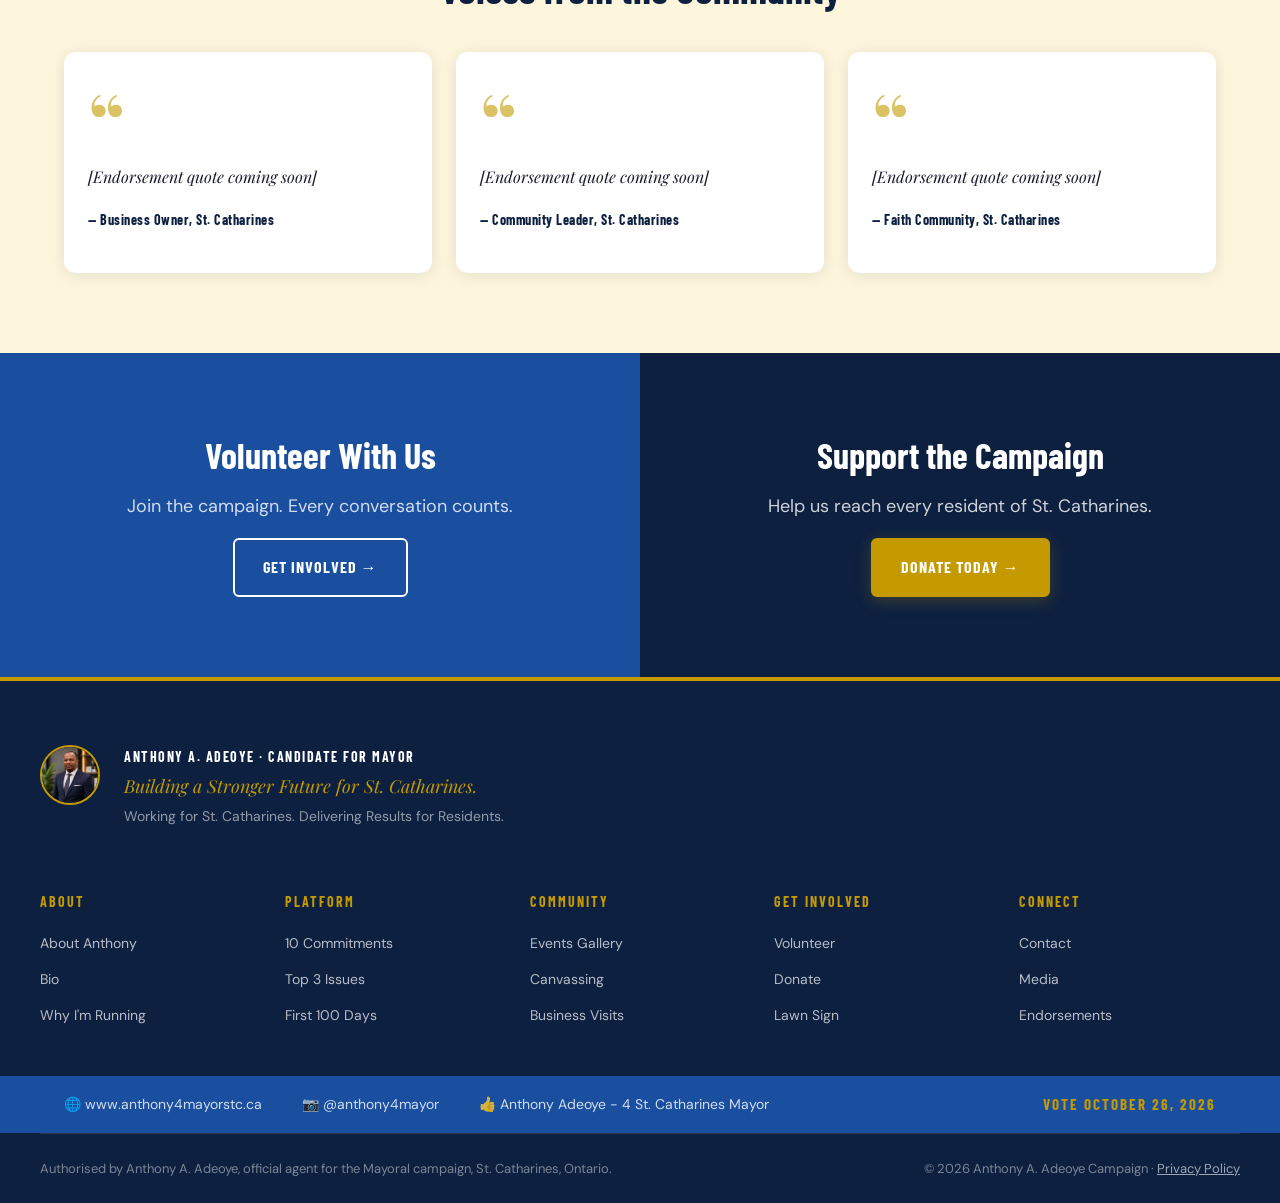
==== commit 0b782aa4: "Replace homepage city showcase with issue spotlight videos Swap the "OUR CITY" landmark photo cards " ====
--- a/index.html
+++ b/index.html
@@ -226,41 +226,57 @@
       </div>
     </section>
 
-    <!-- CITY SHOWCASE -->
+    <!-- ISSUE SPOTLIGHTS -->
     <section class="section-padding bg-off-white">
       <div class="container">
         <div class="text-center animate-fade-in">
-          <p class="label-tag">OUR CITY</p>
-          <h2>St. Catharines — A City Worth Fighting For</h2>
+          <p class="label-tag">ISSUE SPOTLIGHTS</p>
+          <h2>Anthony on the Issues That Matter</h2>
         </div>
         <div class="city-showcase__grid mt-xl">
-          <div class="city-card animate-slide-up delay-1">
-            <img src="assets/images/city/city-montebello-park.jpg"
-                 alt="Montebello Park"
-                 class="city-card__img"
-                 onerror="this.style.display='none';this.nextElementSibling.style.display='flex'">
-            <div class="city-card__placeholder" style="display:none">Montebello Park — Photo Coming Soon</div>
-            <div class="city-card__caption"><p>Montebello Park — The Garden City's Heart</p></div>
-          </div>
-          <div class="city-card animate-slide-up delay-2">
-            <img src="assets/images/city/city-port-dalhousie.jpg"
-                 alt="Port Dalhousie"
-                 class="city-card__img"
-                 onerror="this.style.display='none';this.nextElementSibling.style.display='flex'">
-            <div class="city-card__placeholder" style="display:none">Port Dalhousie — Photo Coming Soon</div>
-            <div class="city-card__caption"><p>Port Dalhousie — Our Waterfront Community</p></div>
-          </div>
-          <div class="city-card animate-slide-up delay-3">
-            <img src="assets/images/city/city-welland-canal.jpg"
-                 alt="The Welland Canal"
-                 class="city-card__img"
-                 onerror="this.style.display='none';this.nextElementSibling.style.display='flex'">
-            <div class="city-card__placeholder" style="display:none">Welland Canal — Photo Coming Soon</div>
-            <div class="city-card__caption"><p>The Welland Canal — Our Economic Lifeline</p></div>
+          <div class="issue-video-card animate-slide-up delay-1">
+            <div class="issue-video-card__ratio">
+              <iframe
+                src="https://www.youtube-nocookie.com/embed/uNBiS7oMq10?rel=0"
+                data-autoplay-src="https://www.youtube-nocookie.com/embed/uNBiS7oMq10?autoplay=1&mute=1&rel=0"
+                title="Anthony A. Adeoye on Housing Affordability"
+                frameborder="0"
+                allow="accelerometer; autoplay; clipboard-write; encrypted-media; gyroscope; picture-in-picture; web-share"
+                allowfullscreen>
+              </iframe>
+            </div>
+            <div class="issue-video-card__caption"><p>Housing Affordability</p></div>
+          </div>
+          <div class="issue-video-card animate-slide-up delay-2">
+            <div class="issue-video-card__ratio">
+              <iframe
+                src="https://www.youtube-nocookie.com/embed/ZELaQTDDLxI?rel=0"
+                data-autoplay-src="https://www.youtube-nocookie.com/embed/ZELaQTDDLxI?autoplay=1&mute=1&rel=0"
+                title="Anthony A. Adeoye on Responsible Fiscal Management"
+                frameborder="0"
+                allow="accelerometer; autoplay; clipboard-write; encrypted-media; gyroscope; picture-in-picture; web-share"
+                allowfullscreen>
+              </iframe>
+            </div>
+            <div class="issue-video-card__caption"><p>Responsible Fiscal Management</p></div>
+          </div>
+          <div class="issue-video-card animate-slide-up delay-3">
+            <div class="issue-video-card__ratio">
+              <iframe
+                src="https://www.youtube-nocookie.com/embed/OOZwUGB5L60?rel=0"
+                data-autoplay-src="https://www.youtube-nocookie.com/embed/OOZwUGB5L60?autoplay=1&mute=1&rel=0"
+                title="Anthony A. Adeoye on Economic Growth &amp; Small Business"
+                frameborder="0"
+                allow="accelerometer; autoplay; clipboard-write; encrypted-media; gyroscope; picture-in-picture; web-share"
+                allowfullscreen>
+              </iframe>
+            </div>
+            <div class="issue-video-card__caption"><p>Economic Growth &amp; Small Business</p></div>
           </div>
         </div>
         <div class="city-showcase__body mt-xl">
-          <p>St. Catharines is the largest city in Niagara Region — home to 144,829 residents and one of Ontario's most historically significant communities. It deserves a mayor with the vision and capability to lead it to its next level.</p>
+          <p>These are just a few of the issues shaping this campaign. Explore Anthony's full platform and 10 commitments to St. Catharines.</p>
+          <a href="platform.html" class="btn-outline">See Full Platform &rarr;</a>
         </div>
       </div>
     </section>
@@ -436,15 +452,17 @@
 
   <script>
     (function () {
-      var iframe = document.getElementById('campaignVideo');
-      if (!iframe || !('IntersectionObserver' in window)) return;
+      var iframes = document.querySelectorAll('iframe[data-autoplay-src]');
+      if (!iframes.length || !('IntersectionObserver' in window)) return;
       var observer = new IntersectionObserver(function (entries) {
-        if (entries[0].isIntersecting) {
-          iframe.src = iframe.dataset.autoplaySrc;
-          observer.unobserve(iframe);
-        }
+        entries.forEach(function (entry) {
+          if (entry.isIntersecting) {
+            entry.target.src = entry.target.dataset.autoplaySrc;
+            observer.unobserve(entry.target);
+          }
+        });
       }, { threshold: 0.5 });
-      observer.observe(iframe);
+      iframes.forEach(function (iframe) { observer.observe(iframe); });
     })();
   </script>
   <script src="assets/js/countdown.js"></script>
--- a/assets/css/components.css
+++ b/assets/css/components.css
@@ -468,6 +468,41 @@
   font-size: 17px;
   color: var(--body-text);
 }
+.city-showcase__body p { margin-bottom: var(--lg); }
+
+/* ==========================================
+   ISSUE VIDEO CARDS
+   ========================================== */
+.issue-video-card {
+  border-radius: var(--radius-card);
+  overflow: hidden;
+  box-shadow: var(--shadow-card);
+  background: var(--navy);
+}
+
+.issue-video-card__ratio {
+  position: relative;
+  width: 100%;
+  padding-bottom: 56.25%; /* 16:9 */
+  height: 0;
+}
+.issue-video-card__ratio iframe {
+  position: absolute;
+  top: 0;
+  left: 0;
+  width: 100%;
+  height: 100%;
+  border: 0;
+}
+
+.issue-video-card__caption { padding: var(--md); background: var(--white); }
+.issue-video-card__caption p {
+  font-family: var(--font-head);
+  font-size: 15px;
+  font-weight: 700;
+  color: var(--navy);
+  margin: 0;
+}
 
 /* ==========================================
    COMMUNITY GRID
@@ -508,6 +543,7 @@
   width: 100%;
   height: 100%;
   object-fit: cover;
+  object-position: center 20%;
   display: block;
   transition: transform 0.3s ease;
 }
@@ -653,7 +689,7 @@
   height: 220px;
   overflow: hidden;
 }
-.event-photo img { width: 100%; height: 100%; object-fit: cover; transition: transform 0.3s ease; }
+.event-photo img { width: 100%; height: 100%; object-fit: cover; object-position: center 20%; transition: transform 0.3s ease; }
 
 .event-card:hover .event-photo { overflow: visible; }
 .event-card:hover .event-photo img {
@@ -1335,7 +1371,7 @@
   color: var(--white);
   max-width: 640px;
 }
-.gallery-lightbox__caption p { font-size: 16px; margin: 0 0 var(--xs); }
+.gallery-lightbox__caption p { font-size: 16px; margin: 0 0 var(--xs); color: var(--white); }
 .gallery-lightbox__counter {
   font-family: var(--font-head);
   font-size: 13px;
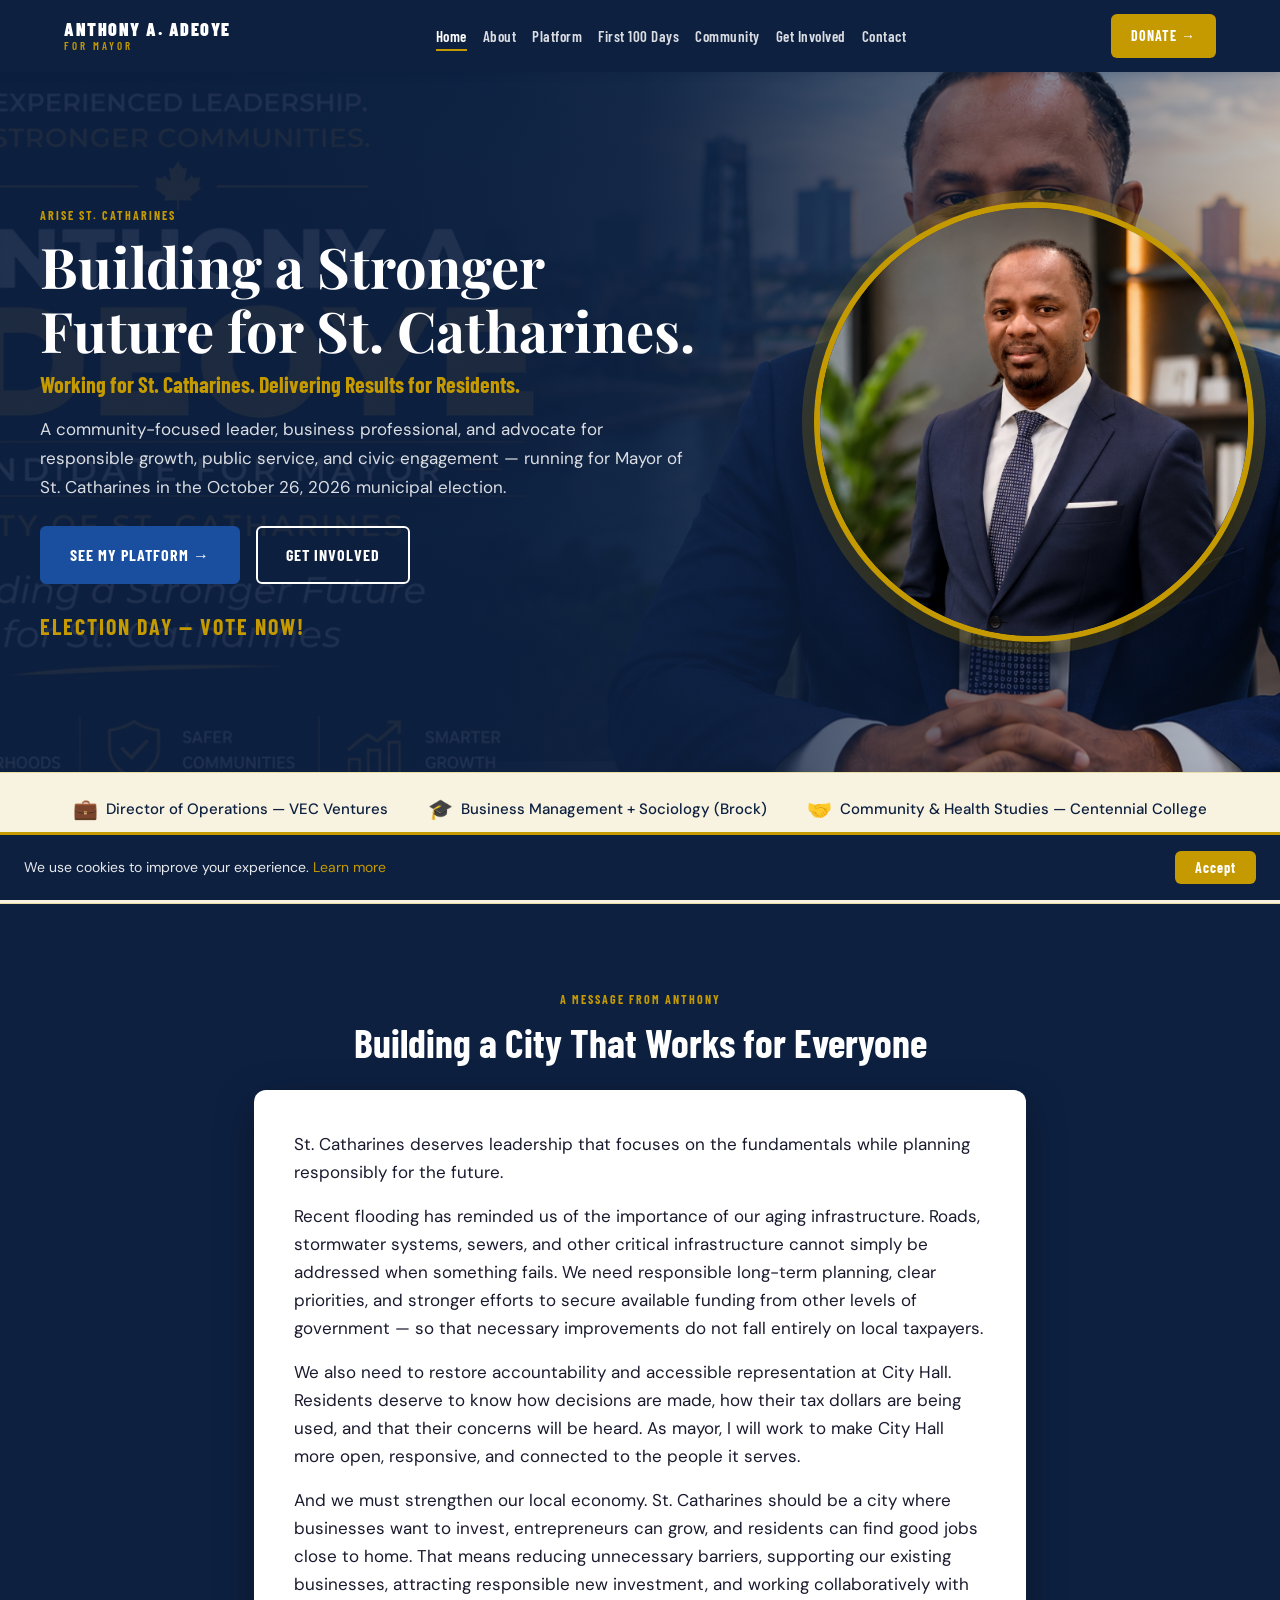
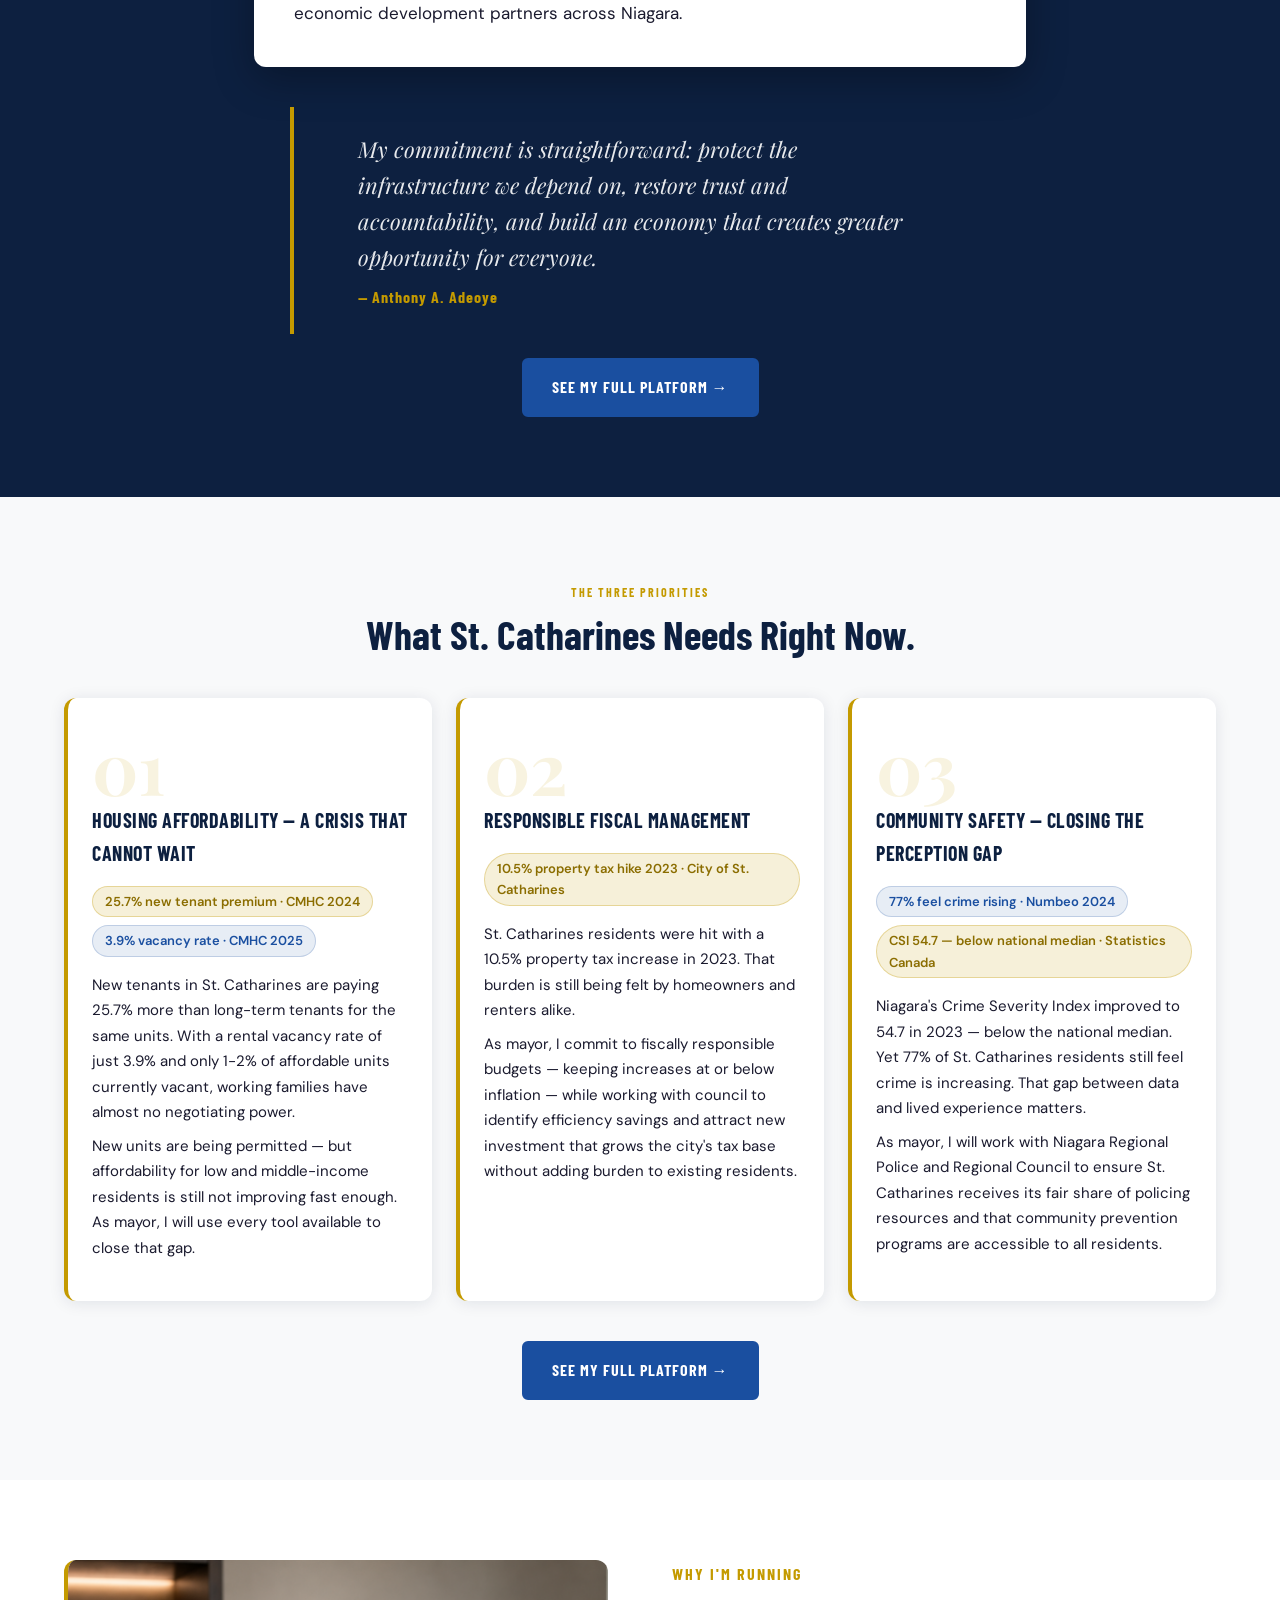
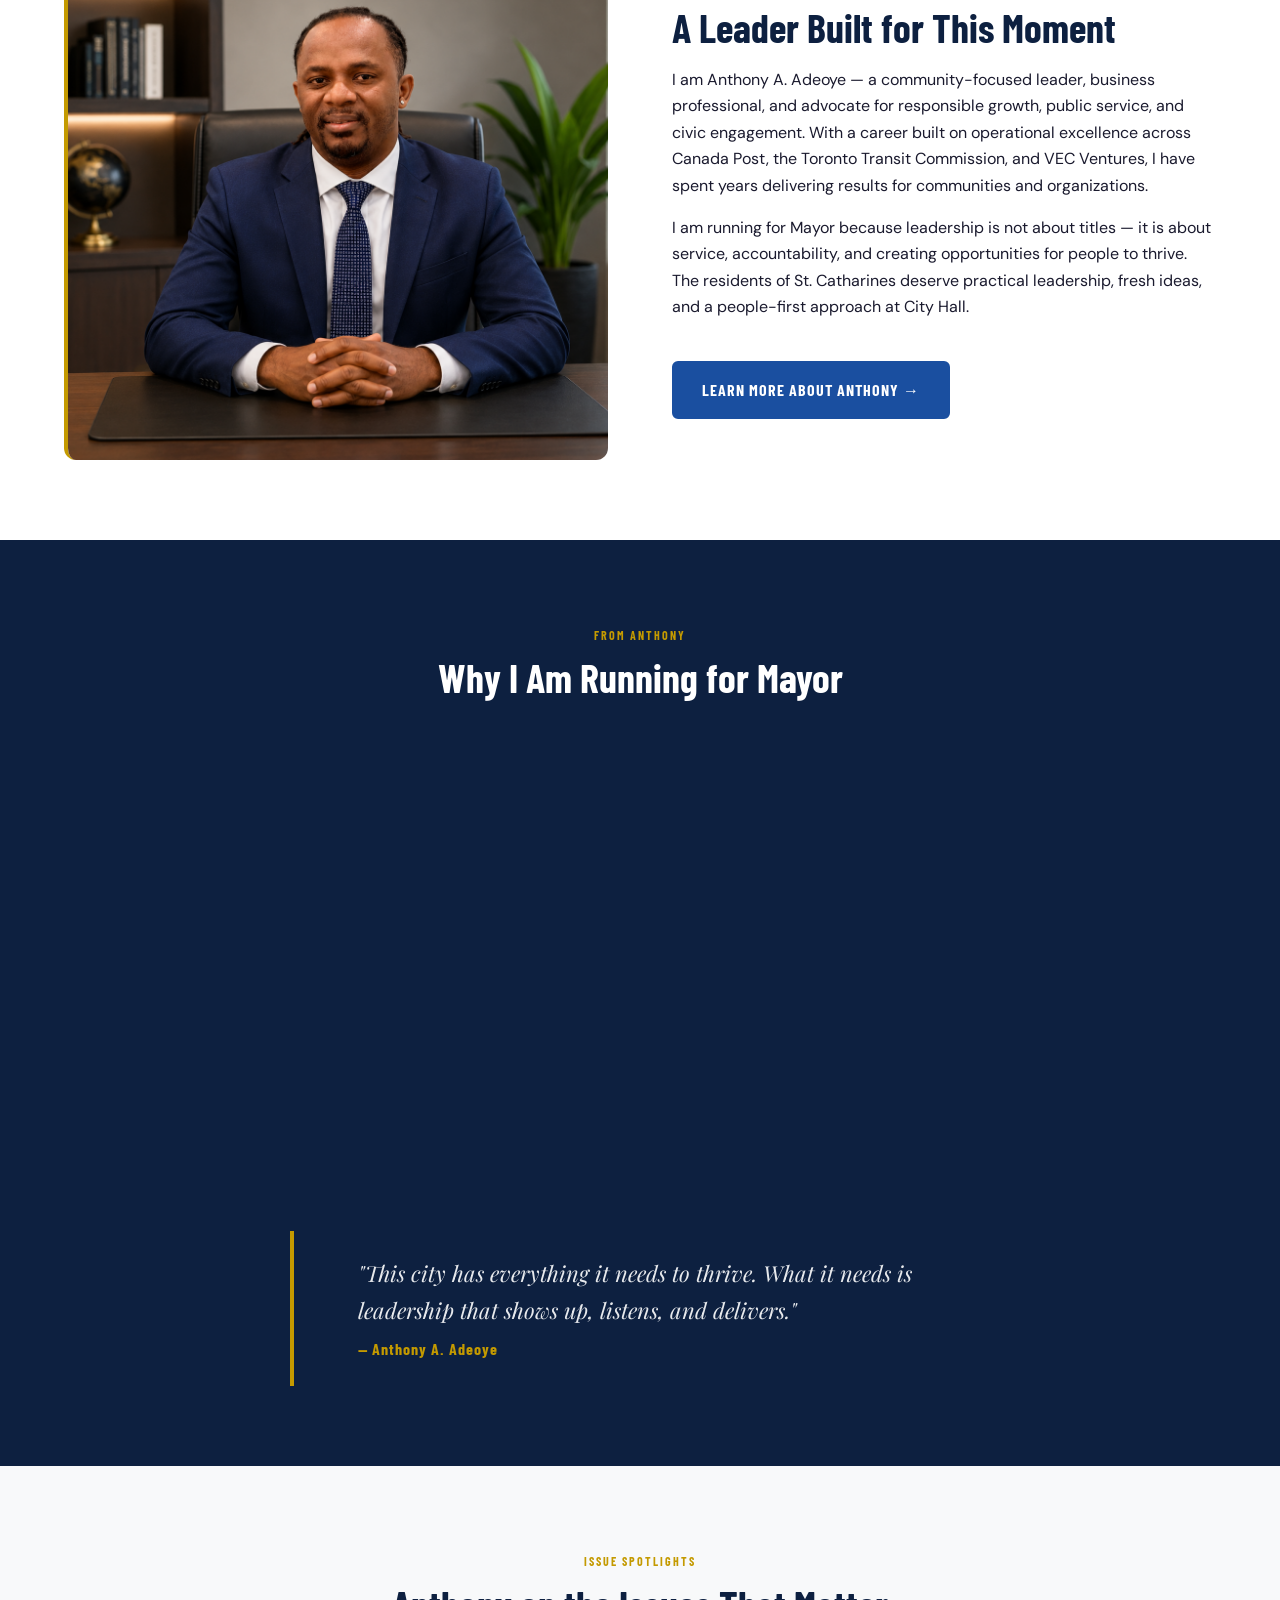
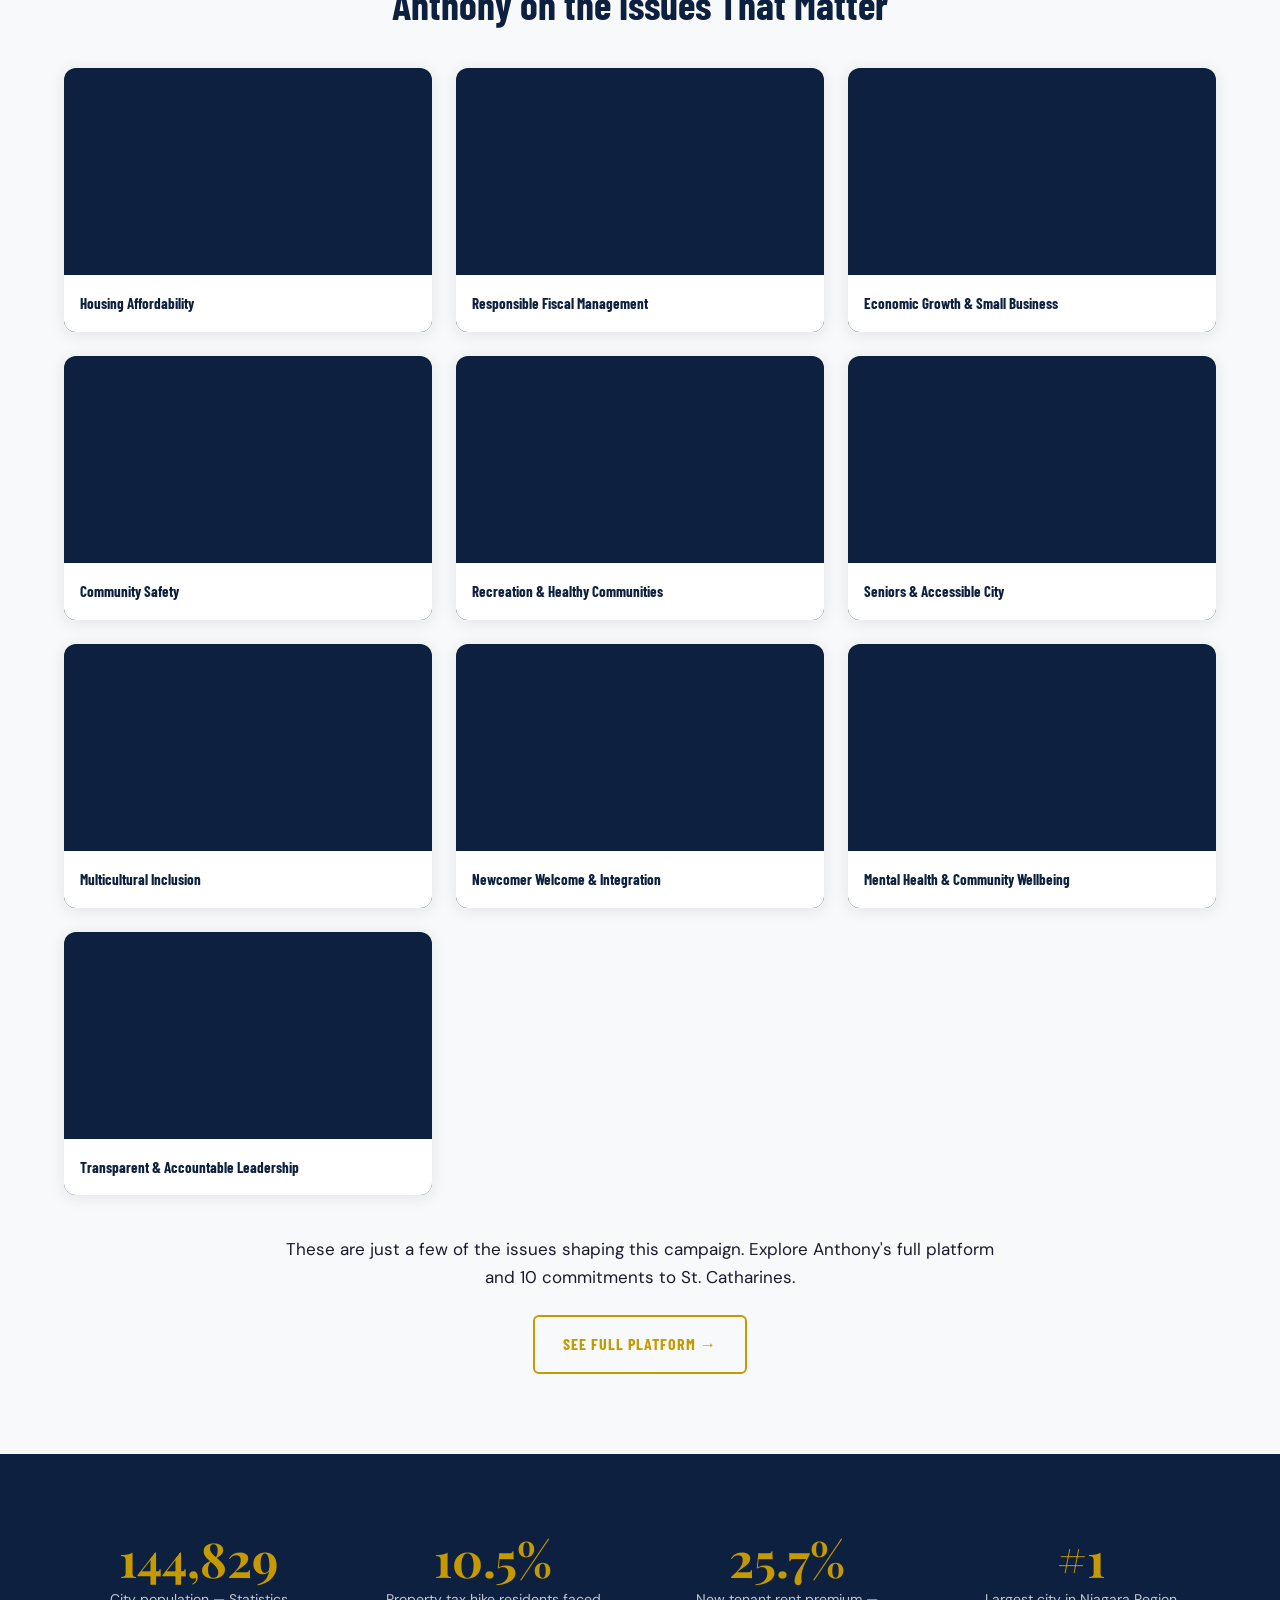
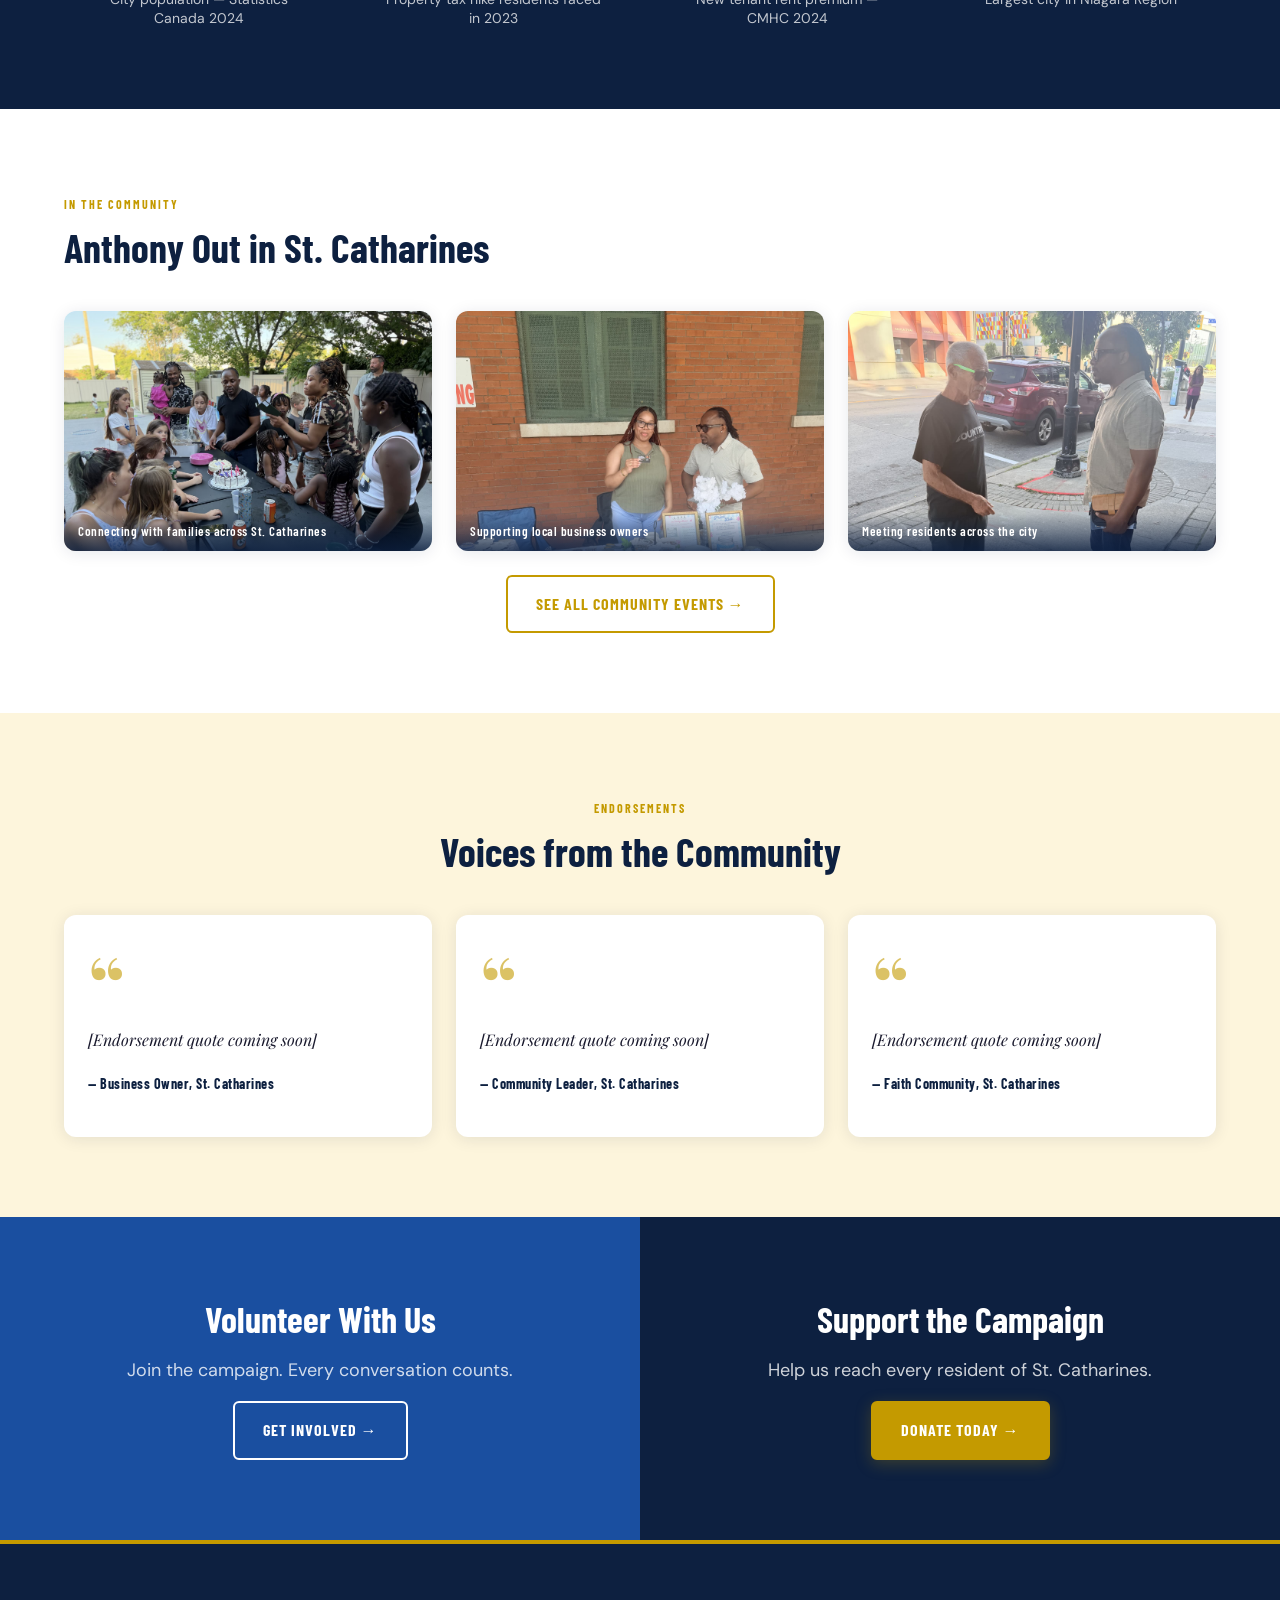
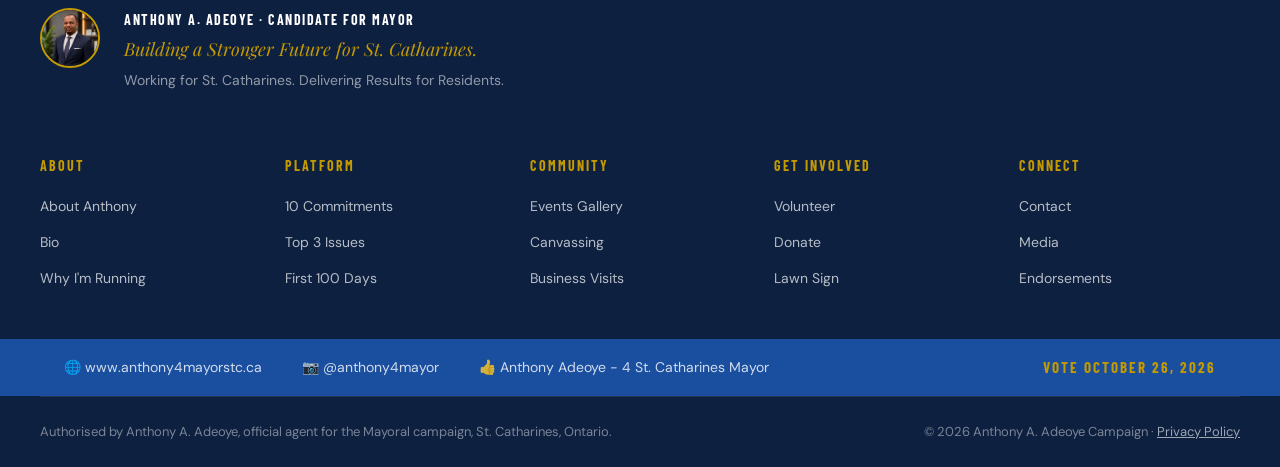
==== commit 17515a38: "Add 7 more issue spotlight videos Expand the issue spotlight grid to 10 videos: Community Safety, Re" ====
--- a/index.html
+++ b/index.html
@@ -241,6 +241,7 @@
                 data-autoplay-src="https://www.youtube-nocookie.com/embed/uNBiS7oMq10?autoplay=1&mute=1&rel=0"
                 title="Anthony A. Adeoye on Housing Affordability"
                 frameborder="0"
+                loading="lazy"
                 allow="accelerometer; autoplay; clipboard-write; encrypted-media; gyroscope; picture-in-picture; web-share"
                 allowfullscreen>
               </iframe>
@@ -254,6 +255,7 @@
                 data-autoplay-src="https://www.youtube-nocookie.com/embed/ZELaQTDDLxI?autoplay=1&mute=1&rel=0"
                 title="Anthony A. Adeoye on Responsible Fiscal Management"
                 frameborder="0"
+                loading="lazy"
                 allow="accelerometer; autoplay; clipboard-write; encrypted-media; gyroscope; picture-in-picture; web-share"
                 allowfullscreen>
               </iframe>
@@ -267,11 +269,110 @@
                 data-autoplay-src="https://www.youtube-nocookie.com/embed/OOZwUGB5L60?autoplay=1&mute=1&rel=0"
                 title="Anthony A. Adeoye on Economic Growth &amp; Small Business"
                 frameborder="0"
+                loading="lazy"
                 allow="accelerometer; autoplay; clipboard-write; encrypted-media; gyroscope; picture-in-picture; web-share"
                 allowfullscreen>
               </iframe>
             </div>
             <div class="issue-video-card__caption"><p>Economic Growth &amp; Small Business</p></div>
+          </div>
+          <div class="issue-video-card animate-slide-up delay-4">
+            <div class="issue-video-card__ratio">
+              <iframe
+                src="https://www.youtube-nocookie.com/embed/mc0aaqi3wb4?rel=0"
+                data-autoplay-src="https://www.youtube-nocookie.com/embed/mc0aaqi3wb4?autoplay=1&mute=1&rel=0"
+                title="Anthony A. Adeoye on Community Safety"
+                frameborder="0"
+                loading="lazy"
+                allow="accelerometer; autoplay; clipboard-write; encrypted-media; gyroscope; picture-in-picture; web-share"
+                allowfullscreen>
+              </iframe>
+            </div>
+            <div class="issue-video-card__caption"><p>Community Safety</p></div>
+          </div>
+          <div class="issue-video-card animate-slide-up delay-1">
+            <div class="issue-video-card__ratio">
+              <iframe
+                src="https://www.youtube-nocookie.com/embed/kzOKP1RI11s?rel=0"
+                data-autoplay-src="https://www.youtube-nocookie.com/embed/kzOKP1RI11s?autoplay=1&mute=1&rel=0"
+                title="Anthony A. Adeoye on Recreation &amp; Healthy Communities"
+                frameborder="0"
+                loading="lazy"
+                allow="accelerometer; autoplay; clipboard-write; encrypted-media; gyroscope; picture-in-picture; web-share"
+                allowfullscreen>
+              </iframe>
+            </div>
+            <div class="issue-video-card__caption"><p>Recreation &amp; Healthy Communities</p></div>
+          </div>
+          <div class="issue-video-card animate-slide-up delay-2">
+            <div class="issue-video-card__ratio">
+              <iframe
+                src="https://www.youtube-nocookie.com/embed/PrLR6vwLm0s?rel=0"
+                data-autoplay-src="https://www.youtube-nocookie.com/embed/PrLR6vwLm0s?autoplay=1&mute=1&rel=0"
+                title="Anthony A. Adeoye on Seniors &amp; Accessible City"
+                frameborder="0"
+                loading="lazy"
+                allow="accelerometer; autoplay; clipboard-write; encrypted-media; gyroscope; picture-in-picture; web-share"
+                allowfullscreen>
+              </iframe>
+            </div>
+            <div class="issue-video-card__caption"><p>Seniors &amp; Accessible City</p></div>
+          </div>
+          <div class="issue-video-card animate-slide-up delay-3">
+            <div class="issue-video-card__ratio">
+              <iframe
+                src="https://www.youtube-nocookie.com/embed/pu17DYlCAYw?rel=0"
+                data-autoplay-src="https://www.youtube-nocookie.com/embed/pu17DYlCAYw?autoplay=1&mute=1&rel=0"
+                title="Anthony A. Adeoye on Multicultural Inclusion"
+                frameborder="0"
+                loading="lazy"
+                allow="accelerometer; autoplay; clipboard-write; encrypted-media; gyroscope; picture-in-picture; web-share"
+                allowfullscreen>
+              </iframe>
+            </div>
+            <div class="issue-video-card__caption"><p>Multicultural Inclusion</p></div>
+          </div>
+          <div class="issue-video-card animate-slide-up delay-4">
+            <div class="issue-video-card__ratio">
+              <iframe
+                src="https://www.youtube-nocookie.com/embed/iqukObV1MSY?rel=0"
+                data-autoplay-src="https://www.youtube-nocookie.com/embed/iqukObV1MSY?autoplay=1&mute=1&rel=0"
+                title="Anthony A. Adeoye on Newcomer Welcome &amp; Integration"
+                frameborder="0"
+                loading="lazy"
+                allow="accelerometer; autoplay; clipboard-write; encrypted-media; gyroscope; picture-in-picture; web-share"
+                allowfullscreen>
+              </iframe>
+            </div>
+            <div class="issue-video-card__caption"><p>Newcomer Welcome &amp; Integration</p></div>
+          </div>
+          <div class="issue-video-card animate-slide-up delay-1">
+            <div class="issue-video-card__ratio">
+              <iframe
+                src="https://www.youtube-nocookie.com/embed/h1v1RgDNrXs?rel=0"
+                data-autoplay-src="https://www.youtube-nocookie.com/embed/h1v1RgDNrXs?autoplay=1&mute=1&rel=0"
+                title="Anthony A. Adeoye on Mental Health &amp; Community Wellbeing"
+                frameborder="0"
+                loading="lazy"
+                allow="accelerometer; autoplay; clipboard-write; encrypted-media; gyroscope; picture-in-picture; web-share"
+                allowfullscreen>
+              </iframe>
+            </div>
+            <div class="issue-video-card__caption"><p>Mental Health &amp; Community Wellbeing</p></div>
+          </div>
+          <div class="issue-video-card animate-slide-up delay-2">
+            <div class="issue-video-card__ratio">
+              <iframe
+                src="https://www.youtube-nocookie.com/embed/qyPLQxp-Eu8?rel=0"
+                data-autoplay-src="https://www.youtube-nocookie.com/embed/qyPLQxp-Eu8?autoplay=1&mute=1&rel=0"
+                title="Anthony A. Adeoye on Transparent &amp; Accountable Leadership"
+                frameborder="0"
+                loading="lazy"
+                allow="accelerometer; autoplay; clipboard-write; encrypted-media; gyroscope; picture-in-picture; web-share"
+                allowfullscreen>
+              </iframe>
+            </div>
+            <div class="issue-video-card__caption"><p>Transparent &amp; Accountable Leadership</p></div>
           </div>
         </div>
         <div class="city-showcase__body mt-xl">
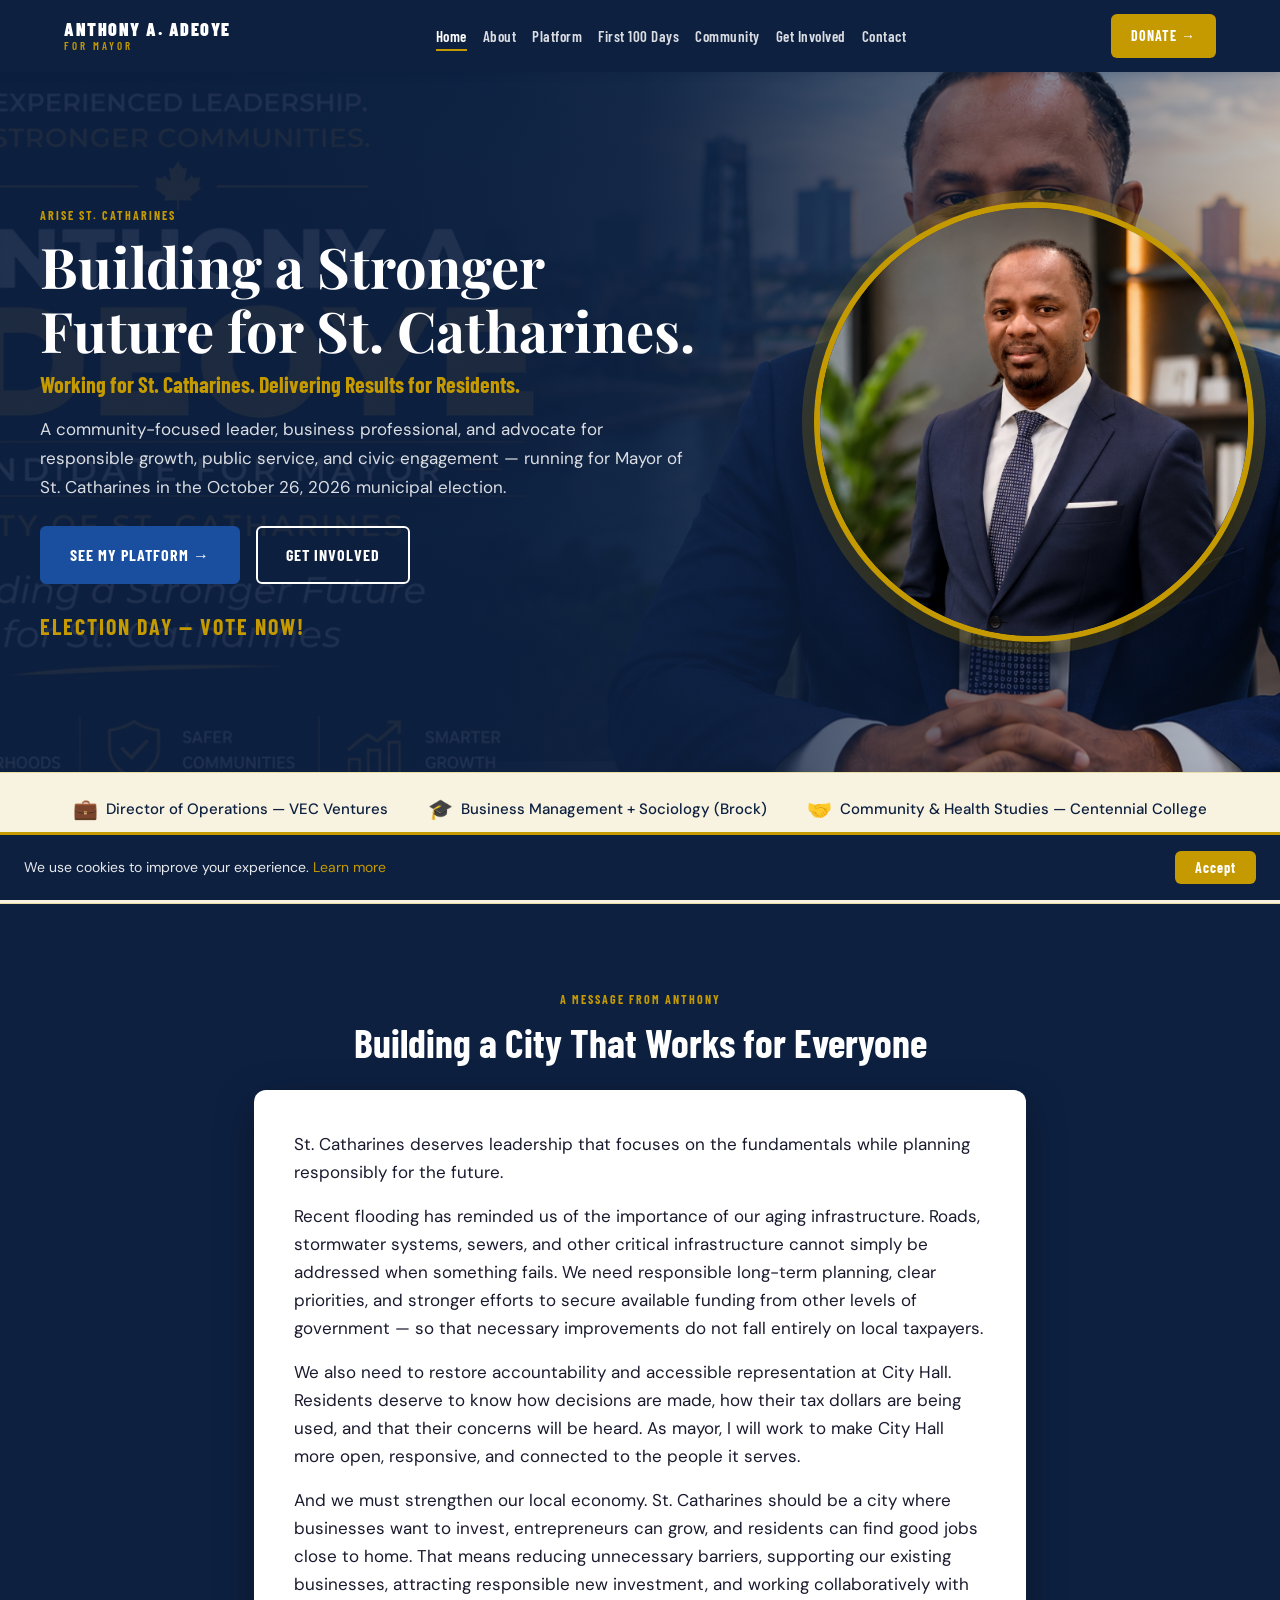
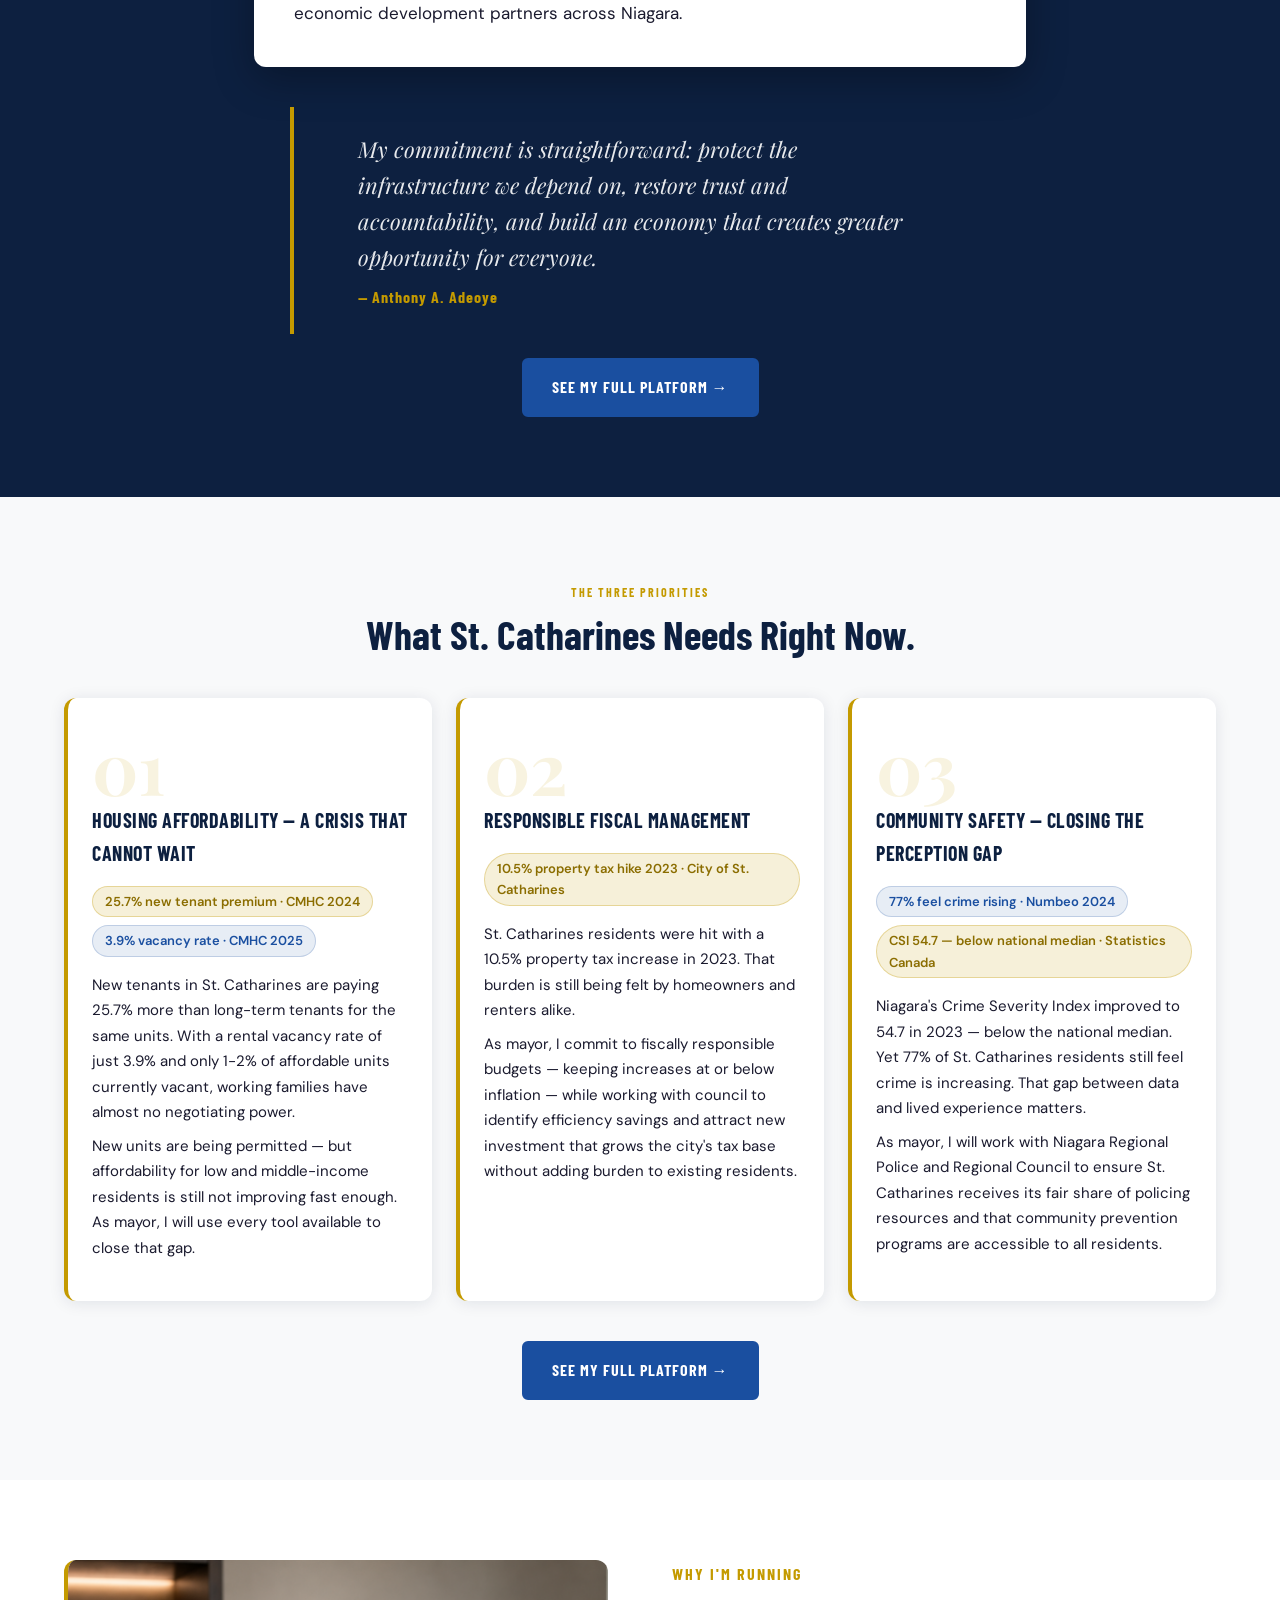
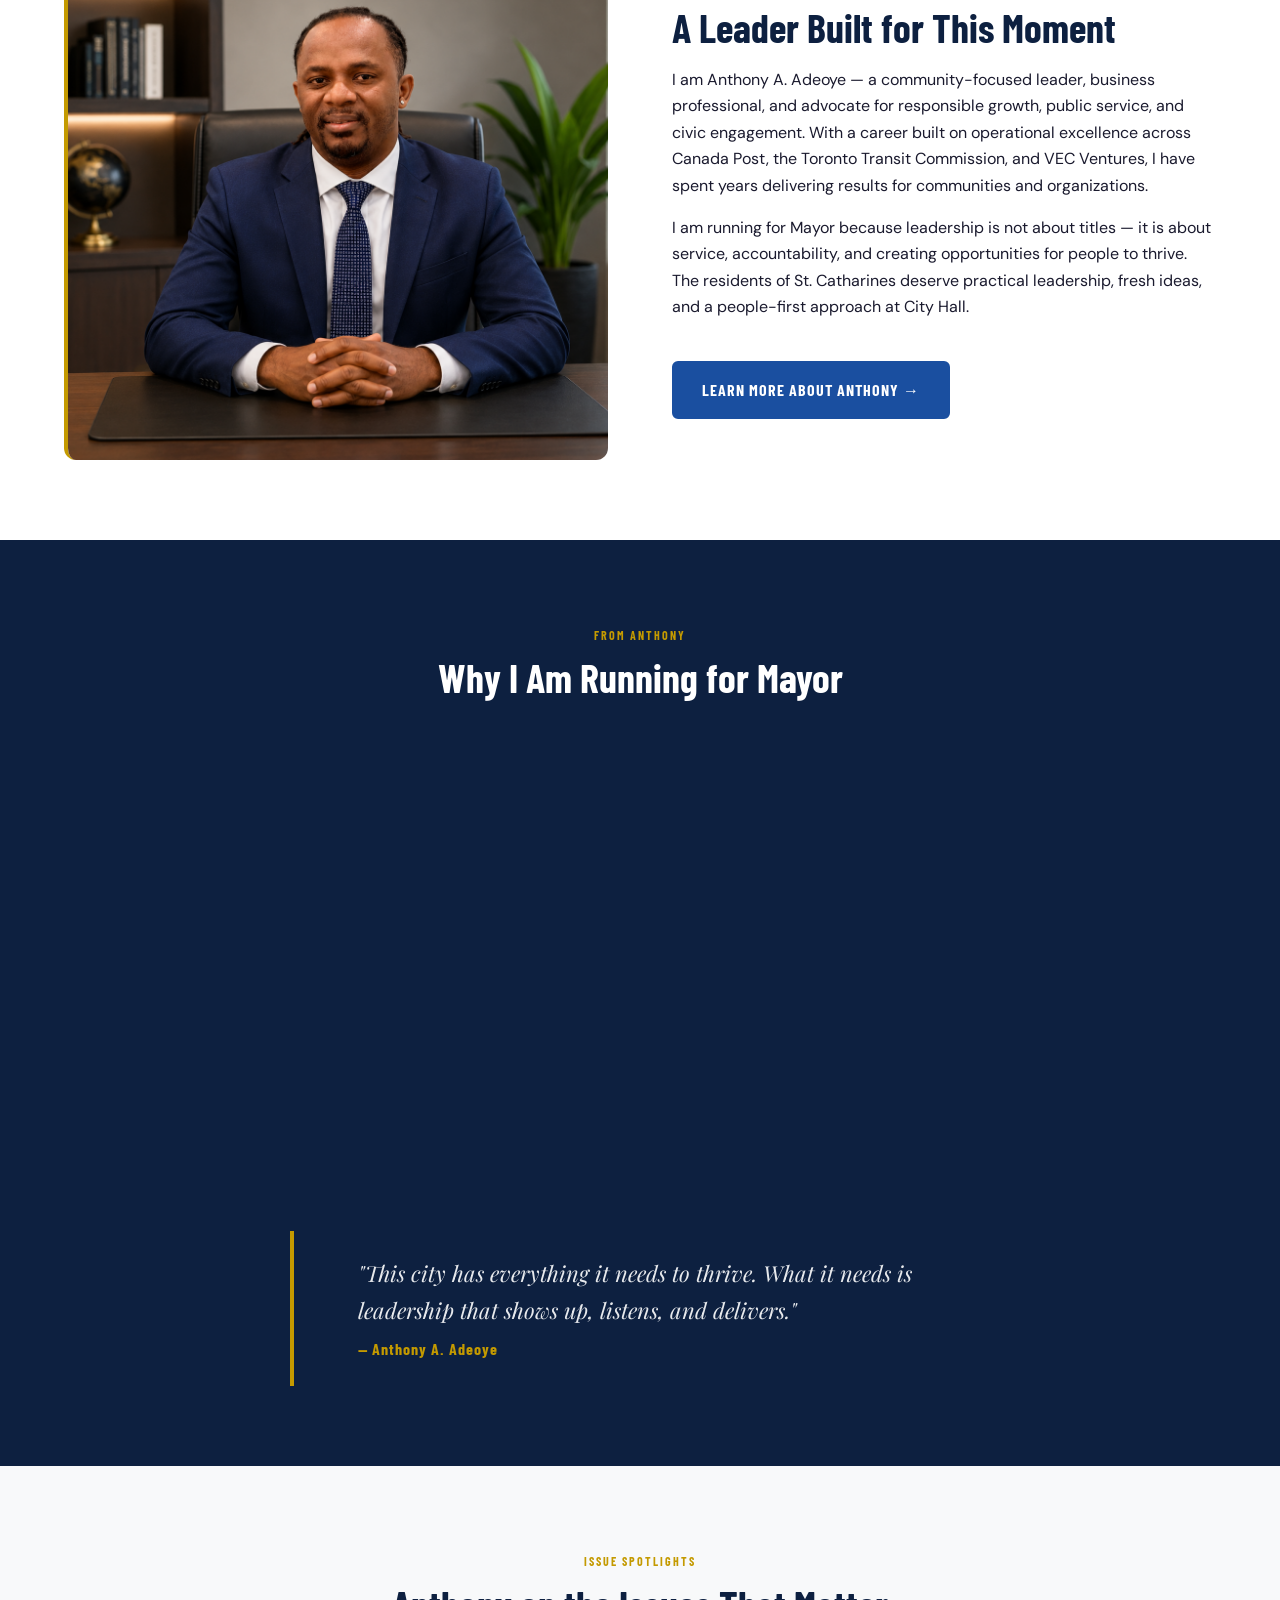
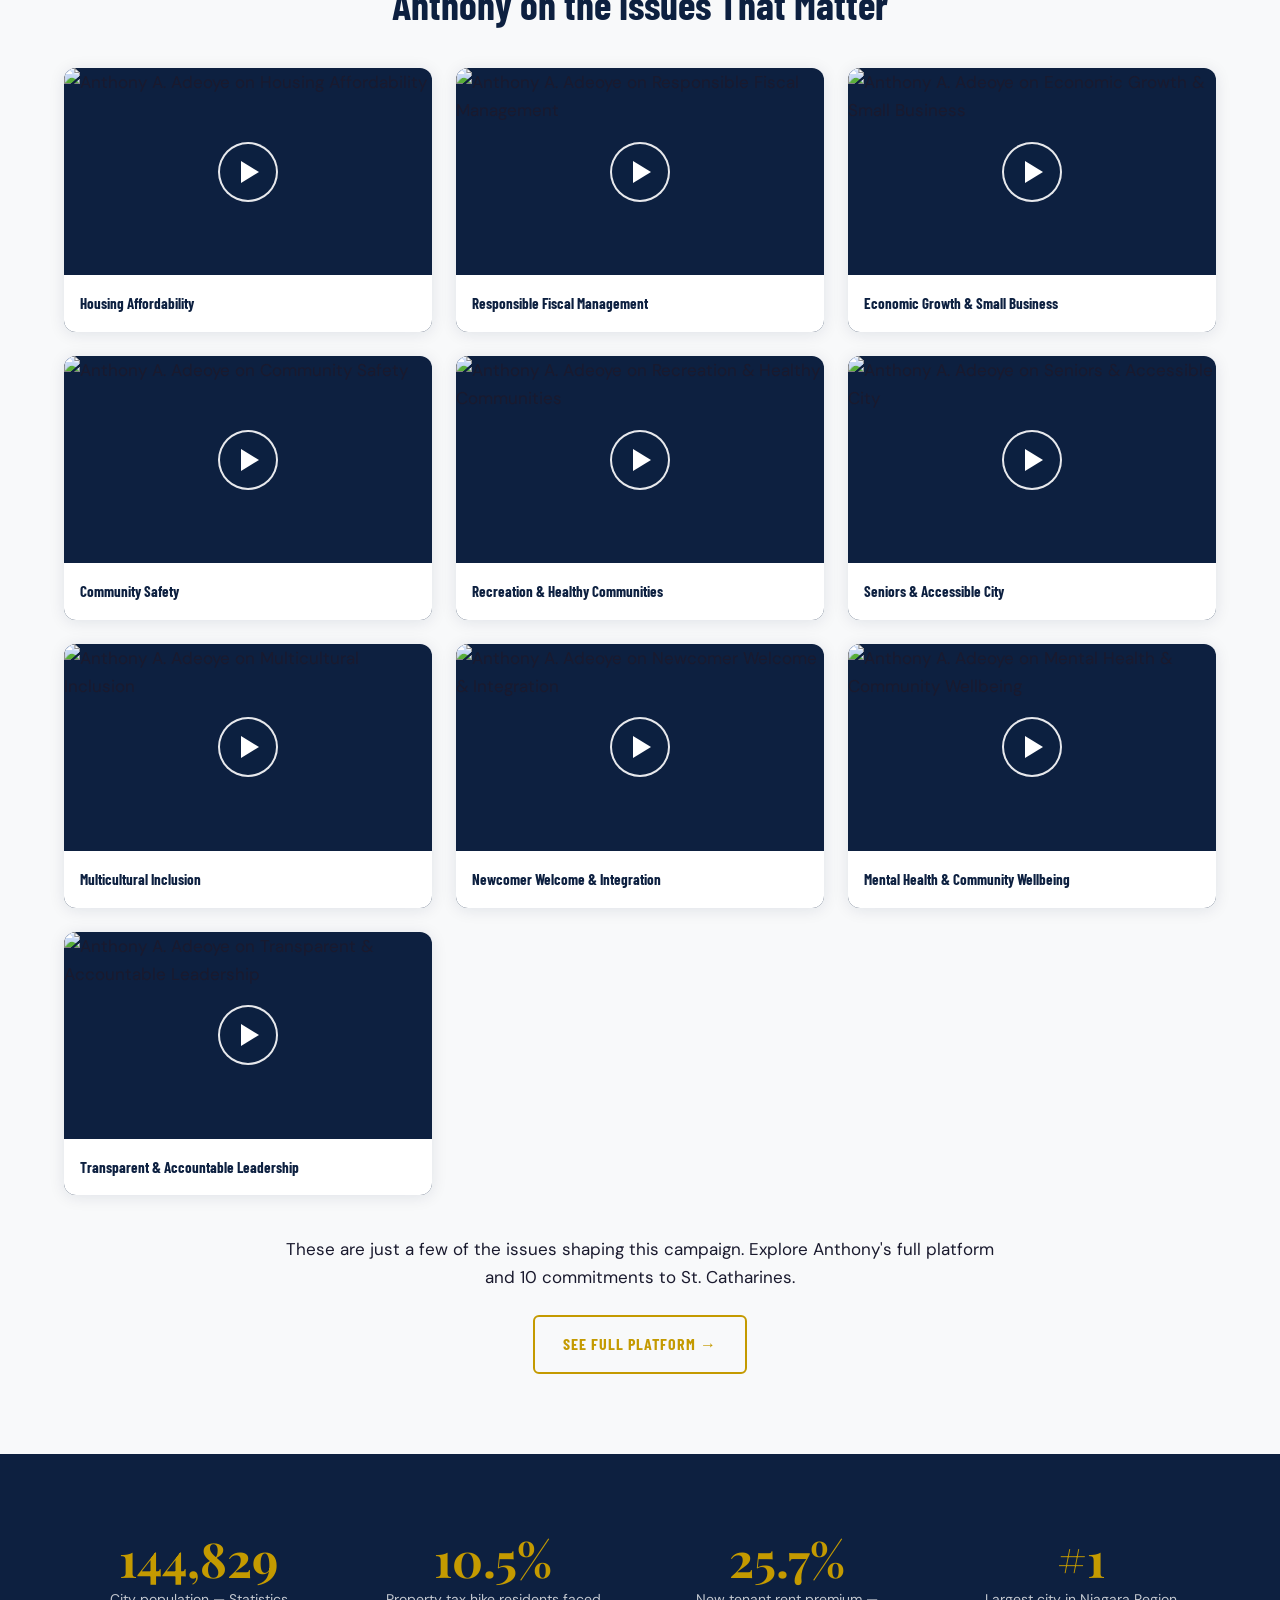
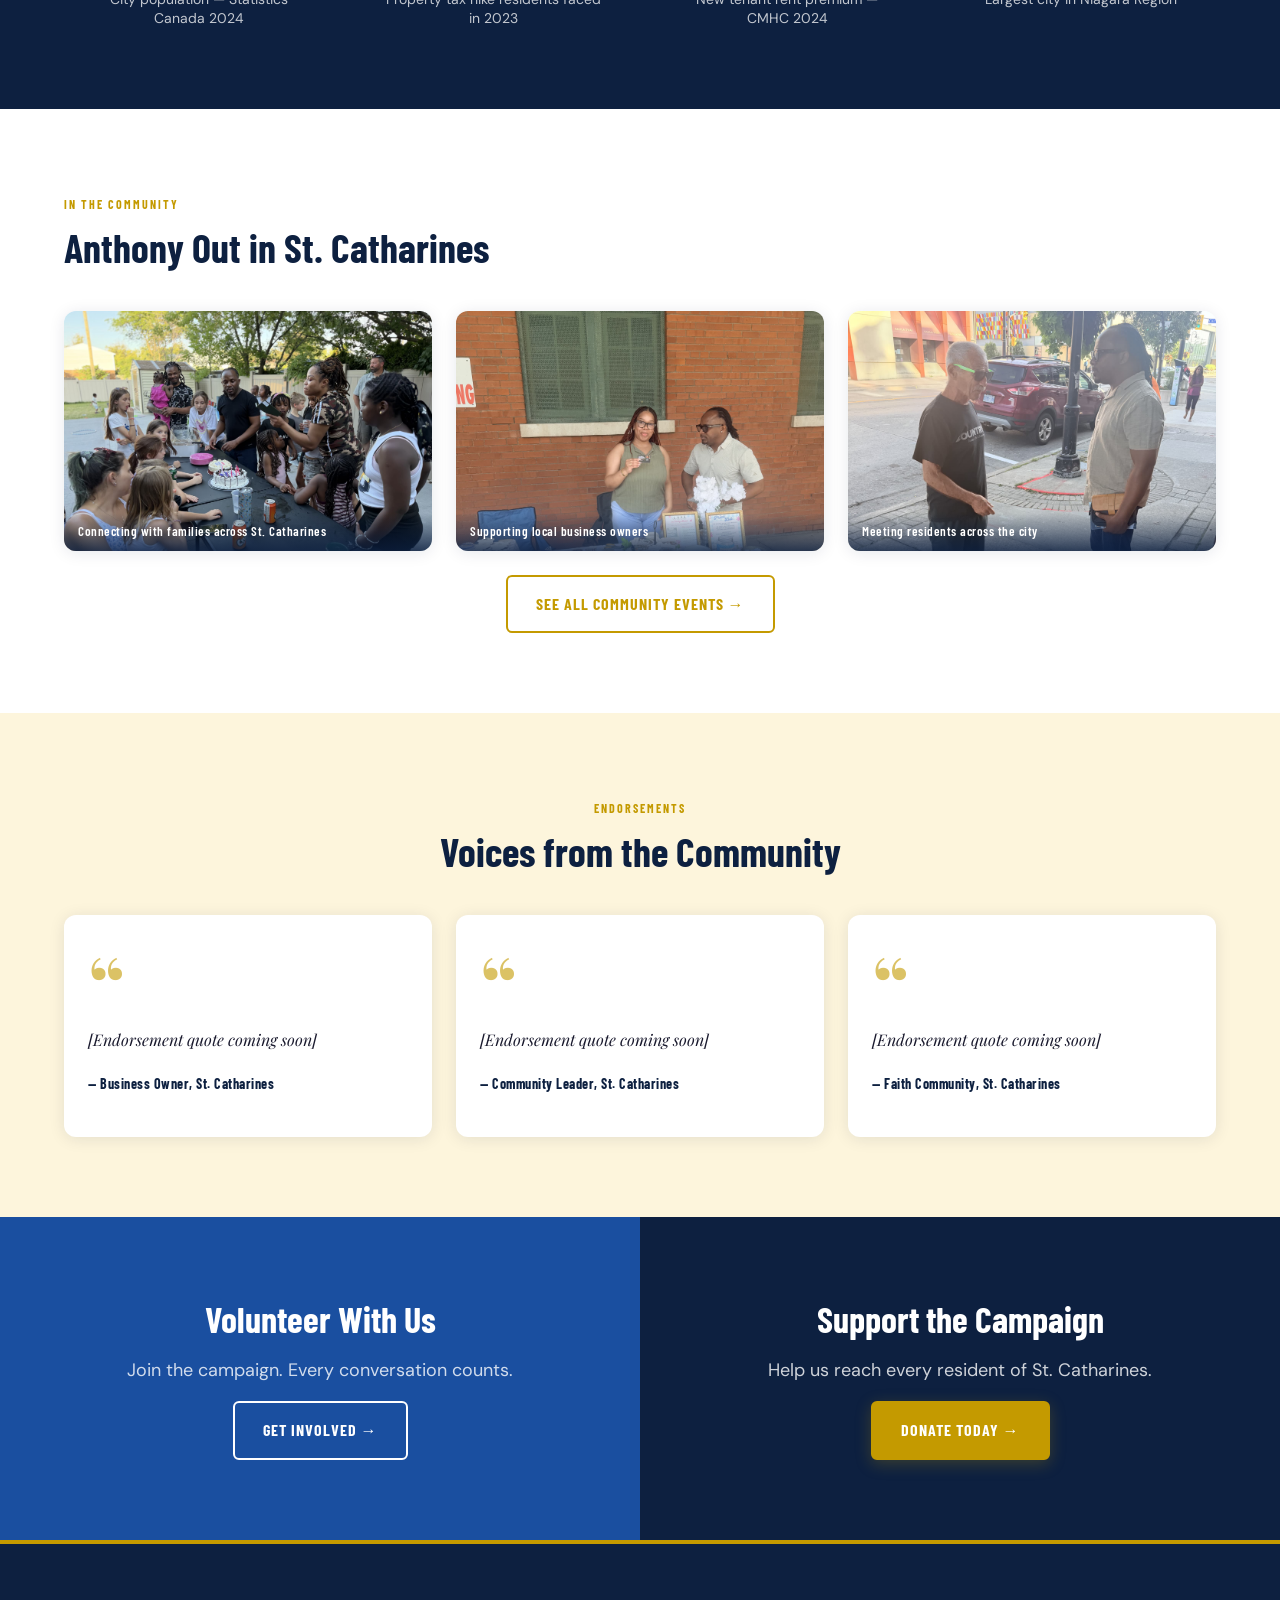
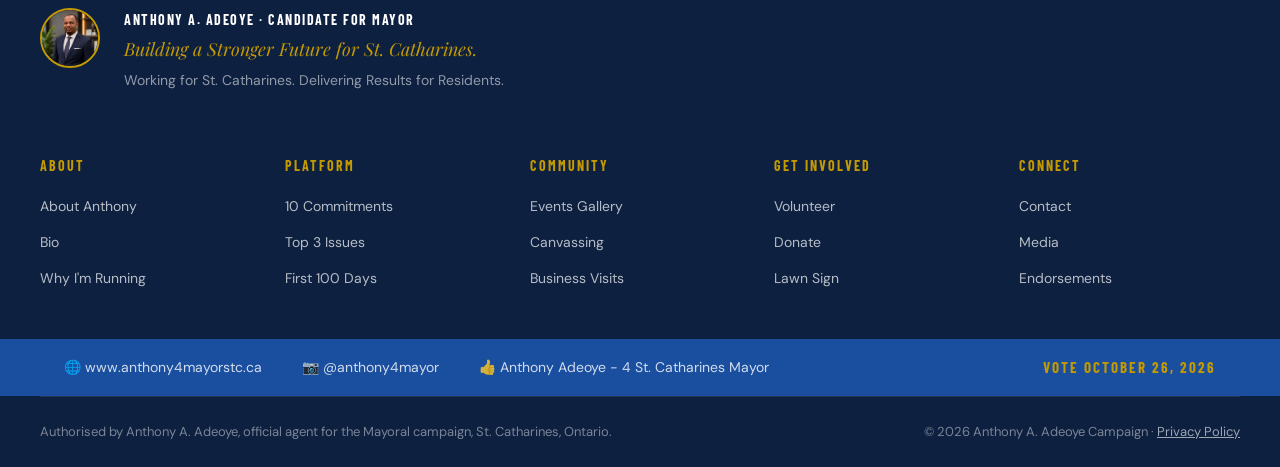
==== commit d3c2c0f2: "Switch issue spotlight videos to click-to-play Replace the 10 autoplay-on-scroll issue videos with s" ====
--- a/index.html
+++ b/index.html
@@ -235,142 +235,72 @@
         </div>
         <div class="city-showcase__grid mt-xl">
           <div class="issue-video-card animate-slide-up delay-1">
-            <div class="issue-video-card__ratio">
-              <iframe
-                src="https://www.youtube-nocookie.com/embed/uNBiS7oMq10?rel=0"
-                data-autoplay-src="https://www.youtube-nocookie.com/embed/uNBiS7oMq10?autoplay=1&mute=1&rel=0"
-                title="Anthony A. Adeoye on Housing Affordability"
-                frameborder="0"
-                loading="lazy"
-                allow="accelerometer; autoplay; clipboard-write; encrypted-media; gyroscope; picture-in-picture; web-share"
-                allowfullscreen>
-              </iframe>
+            <div class="issue-video-card__ratio yt-facade" data-yt-id="uNBiS7oMq10" data-yt-title="Anthony A. Adeoye on Housing Affordability">
+              <img src="https://i.ytimg.com/vi/uNBiS7oMq10/hqdefault.jpg" alt="Anthony A. Adeoye on Housing Affordability" loading="lazy">
+              <button class="yt-facade__play" type="button" aria-label="Play video: Anthony A. Adeoye on Housing Affordability"></button>
             </div>
             <div class="issue-video-card__caption"><p>Housing Affordability</p></div>
           </div>
           <div class="issue-video-card animate-slide-up delay-2">
-            <div class="issue-video-card__ratio">
-              <iframe
-                src="https://www.youtube-nocookie.com/embed/ZELaQTDDLxI?rel=0"
-                data-autoplay-src="https://www.youtube-nocookie.com/embed/ZELaQTDDLxI?autoplay=1&mute=1&rel=0"
-                title="Anthony A. Adeoye on Responsible Fiscal Management"
-                frameborder="0"
-                loading="lazy"
-                allow="accelerometer; autoplay; clipboard-write; encrypted-media; gyroscope; picture-in-picture; web-share"
-                allowfullscreen>
-              </iframe>
+            <div class="issue-video-card__ratio yt-facade" data-yt-id="ZELaQTDDLxI" data-yt-title="Anthony A. Adeoye on Responsible Fiscal Management">
+              <img src="https://i.ytimg.com/vi/ZELaQTDDLxI/hqdefault.jpg" alt="Anthony A. Adeoye on Responsible Fiscal Management" loading="lazy">
+              <button class="yt-facade__play" type="button" aria-label="Play video: Anthony A. Adeoye on Responsible Fiscal Management"></button>
             </div>
             <div class="issue-video-card__caption"><p>Responsible Fiscal Management</p></div>
           </div>
           <div class="issue-video-card animate-slide-up delay-3">
-            <div class="issue-video-card__ratio">
-              <iframe
-                src="https://www.youtube-nocookie.com/embed/OOZwUGB5L60?rel=0"
-                data-autoplay-src="https://www.youtube-nocookie.com/embed/OOZwUGB5L60?autoplay=1&mute=1&rel=0"
-                title="Anthony A. Adeoye on Economic Growth &amp; Small Business"
-                frameborder="0"
-                loading="lazy"
-                allow="accelerometer; autoplay; clipboard-write; encrypted-media; gyroscope; picture-in-picture; web-share"
-                allowfullscreen>
-              </iframe>
+            <div class="issue-video-card__ratio yt-facade" data-yt-id="OOZwUGB5L60" data-yt-title="Anthony A. Adeoye on Economic Growth &amp; Small Business">
+              <img src="https://i.ytimg.com/vi/OOZwUGB5L60/hqdefault.jpg" alt="Anthony A. Adeoye on Economic Growth &amp; Small Business" loading="lazy">
+              <button class="yt-facade__play" type="button" aria-label="Play video: Anthony A. Adeoye on Economic Growth &amp; Small Business"></button>
             </div>
             <div class="issue-video-card__caption"><p>Economic Growth &amp; Small Business</p></div>
           </div>
           <div class="issue-video-card animate-slide-up delay-4">
-            <div class="issue-video-card__ratio">
-              <iframe
-                src="https://www.youtube-nocookie.com/embed/mc0aaqi3wb4?rel=0"
-                data-autoplay-src="https://www.youtube-nocookie.com/embed/mc0aaqi3wb4?autoplay=1&mute=1&rel=0"
-                title="Anthony A. Adeoye on Community Safety"
-                frameborder="0"
-                loading="lazy"
-                allow="accelerometer; autoplay; clipboard-write; encrypted-media; gyroscope; picture-in-picture; web-share"
-                allowfullscreen>
-              </iframe>
+            <div class="issue-video-card__ratio yt-facade" data-yt-id="mc0aaqi3wb4" data-yt-title="Anthony A. Adeoye on Community Safety">
+              <img src="https://i.ytimg.com/vi/mc0aaqi3wb4/hqdefault.jpg" alt="Anthony A. Adeoye on Community Safety" loading="lazy">
+              <button class="yt-facade__play" type="button" aria-label="Play video: Anthony A. Adeoye on Community Safety"></button>
             </div>
             <div class="issue-video-card__caption"><p>Community Safety</p></div>
           </div>
           <div class="issue-video-card animate-slide-up delay-1">
-            <div class="issue-video-card__ratio">
-              <iframe
-                src="https://www.youtube-nocookie.com/embed/kzOKP1RI11s?rel=0"
-                data-autoplay-src="https://www.youtube-nocookie.com/embed/kzOKP1RI11s?autoplay=1&mute=1&rel=0"
-                title="Anthony A. Adeoye on Recreation &amp; Healthy Communities"
-                frameborder="0"
-                loading="lazy"
-                allow="accelerometer; autoplay; clipboard-write; encrypted-media; gyroscope; picture-in-picture; web-share"
-                allowfullscreen>
-              </iframe>
+            <div class="issue-video-card__ratio yt-facade" data-yt-id="kzOKP1RI11s" data-yt-title="Anthony A. Adeoye on Recreation &amp; Healthy Communities">
+              <img src="https://i.ytimg.com/vi/kzOKP1RI11s/hqdefault.jpg" alt="Anthony A. Adeoye on Recreation &amp; Healthy Communities" loading="lazy">
+              <button class="yt-facade__play" type="button" aria-label="Play video: Anthony A. Adeoye on Recreation &amp; Healthy Communities"></button>
             </div>
             <div class="issue-video-card__caption"><p>Recreation &amp; Healthy Communities</p></div>
           </div>
           <div class="issue-video-card animate-slide-up delay-2">
-            <div class="issue-video-card__ratio">
-              <iframe
-                src="https://www.youtube-nocookie.com/embed/PrLR6vwLm0s?rel=0"
-                data-autoplay-src="https://www.youtube-nocookie.com/embed/PrLR6vwLm0s?autoplay=1&mute=1&rel=0"
-                title="Anthony A. Adeoye on Seniors &amp; Accessible City"
-                frameborder="0"
-                loading="lazy"
-                allow="accelerometer; autoplay; clipboard-write; encrypted-media; gyroscope; picture-in-picture; web-share"
-                allowfullscreen>
-              </iframe>
+            <div class="issue-video-card__ratio yt-facade" data-yt-id="PrLR6vwLm0s" data-yt-title="Anthony A. Adeoye on Seniors &amp; Accessible City">
+              <img src="https://i.ytimg.com/vi/PrLR6vwLm0s/hqdefault.jpg" alt="Anthony A. Adeoye on Seniors &amp; Accessible City" loading="lazy">
+              <button class="yt-facade__play" type="button" aria-label="Play video: Anthony A. Adeoye on Seniors &amp; Accessible City"></button>
             </div>
             <div class="issue-video-card__caption"><p>Seniors &amp; Accessible City</p></div>
           </div>
           <div class="issue-video-card animate-slide-up delay-3">
-            <div class="issue-video-card__ratio">
-              <iframe
-                src="https://www.youtube-nocookie.com/embed/pu17DYlCAYw?rel=0"
-                data-autoplay-src="https://www.youtube-nocookie.com/embed/pu17DYlCAYw?autoplay=1&mute=1&rel=0"
-                title="Anthony A. Adeoye on Multicultural Inclusion"
-                frameborder="0"
-                loading="lazy"
-                allow="accelerometer; autoplay; clipboard-write; encrypted-media; gyroscope; picture-in-picture; web-share"
-                allowfullscreen>
-              </iframe>
+            <div class="issue-video-card__ratio yt-facade" data-yt-id="pu17DYlCAYw" data-yt-title="Anthony A. Adeoye on Multicultural Inclusion">
+              <img src="https://i.ytimg.com/vi/pu17DYlCAYw/hqdefault.jpg" alt="Anthony A. Adeoye on Multicultural Inclusion" loading="lazy">
+              <button class="yt-facade__play" type="button" aria-label="Play video: Anthony A. Adeoye on Multicultural Inclusion"></button>
             </div>
             <div class="issue-video-card__caption"><p>Multicultural Inclusion</p></div>
           </div>
           <div class="issue-video-card animate-slide-up delay-4">
-            <div class="issue-video-card__ratio">
-              <iframe
-                src="https://www.youtube-nocookie.com/embed/iqukObV1MSY?rel=0"
-                data-autoplay-src="https://www.youtube-nocookie.com/embed/iqukObV1MSY?autoplay=1&mute=1&rel=0"
-                title="Anthony A. Adeoye on Newcomer Welcome &amp; Integration"
-                frameborder="0"
-                loading="lazy"
-                allow="accelerometer; autoplay; clipboard-write; encrypted-media; gyroscope; picture-in-picture; web-share"
-                allowfullscreen>
-              </iframe>
+            <div class="issue-video-card__ratio yt-facade" data-yt-id="iqukObV1MSY" data-yt-title="Anthony A. Adeoye on Newcomer Welcome &amp; Integration">
+              <img src="https://i.ytimg.com/vi/iqukObV1MSY/hqdefault.jpg" alt="Anthony A. Adeoye on Newcomer Welcome &amp; Integration" loading="lazy">
+              <button class="yt-facade__play" type="button" aria-label="Play video: Anthony A. Adeoye on Newcomer Welcome &amp; Integration"></button>
             </div>
             <div class="issue-video-card__caption"><p>Newcomer Welcome &amp; Integration</p></div>
           </div>
           <div class="issue-video-card animate-slide-up delay-1">
-            <div class="issue-video-card__ratio">
-              <iframe
-                src="https://www.youtube-nocookie.com/embed/h1v1RgDNrXs?rel=0"
-                data-autoplay-src="https://www.youtube-nocookie.com/embed/h1v1RgDNrXs?autoplay=1&mute=1&rel=0"
-                title="Anthony A. Adeoye on Mental Health &amp; Community Wellbeing"
-                frameborder="0"
-                loading="lazy"
-                allow="accelerometer; autoplay; clipboard-write; encrypted-media; gyroscope; picture-in-picture; web-share"
-                allowfullscreen>
-              </iframe>
+            <div class="issue-video-card__ratio yt-facade" data-yt-id="h1v1RgDNrXs" data-yt-title="Anthony A. Adeoye on Mental Health &amp; Community Wellbeing">
+              <img src="https://i.ytimg.com/vi/h1v1RgDNrXs/hqdefault.jpg" alt="Anthony A. Adeoye on Mental Health &amp; Community Wellbeing" loading="lazy">
+              <button class="yt-facade__play" type="button" aria-label="Play video: Anthony A. Adeoye on Mental Health &amp; Community Wellbeing"></button>
             </div>
             <div class="issue-video-card__caption"><p>Mental Health &amp; Community Wellbeing</p></div>
           </div>
           <div class="issue-video-card animate-slide-up delay-2">
-            <div class="issue-video-card__ratio">
-              <iframe
-                src="https://www.youtube-nocookie.com/embed/qyPLQxp-Eu8?rel=0"
-                data-autoplay-src="https://www.youtube-nocookie.com/embed/qyPLQxp-Eu8?autoplay=1&mute=1&rel=0"
-                title="Anthony A. Adeoye on Transparent &amp; Accountable Leadership"
-                frameborder="0"
-                loading="lazy"
-                allow="accelerometer; autoplay; clipboard-write; encrypted-media; gyroscope; picture-in-picture; web-share"
-                allowfullscreen>
-              </iframe>
+            <div class="issue-video-card__ratio yt-facade" data-yt-id="qyPLQxp-Eu8" data-yt-title="Anthony A. Adeoye on Transparent &amp; Accountable Leadership">
+              <img src="https://i.ytimg.com/vi/qyPLQxp-Eu8/hqdefault.jpg" alt="Anthony A. Adeoye on Transparent &amp; Accountable Leadership" loading="lazy">
+              <button class="yt-facade__play" type="button" aria-label="Play video: Anthony A. Adeoye on Transparent &amp; Accountable Leadership"></button>
             </div>
             <div class="issue-video-card__caption"><p>Transparent &amp; Accountable Leadership</p></div>
           </div>
@@ -567,6 +497,7 @@
     })();
   </script>
   <script src="assets/js/countdown.js"></script>
+  <script src="assets/js/youtube-facade.js"></script>
   <script src="assets/js/main.js"></script>
   <script src="assets/js/mobile-nav.js"></script>
   <script src="assets/js/election-banner.js"></script>
--- a/assets/css/components.css
+++ b/assets/css/components.css
@@ -493,6 +493,51 @@
   width: 100%;
   height: 100%;
   border: 0;
+}
+
+.yt-facade {
+  cursor: pointer;
+}
+.yt-facade img {
+  position: absolute;
+  top: 0;
+  left: 0;
+  width: 100%;
+  height: 100%;
+  object-fit: cover;
+}
+.yt-facade__play {
+  position: absolute;
+  top: 50%;
+  left: 50%;
+  transform: translate(-50%, -50%);
+  width: 60px;
+  height: 60px;
+  border-radius: 50%;
+  background: rgba(13,32,64,0.75);
+  border: 2px solid rgba(255,255,255,0.9);
+  display: flex;
+  align-items: center;
+  justify-content: center;
+  cursor: pointer;
+  padding: 0;
+  transition: background 0.2s, border-color 0.2s, transform 0.2s;
+}
+.yt-facade__play::before {
+  content: '';
+  display: block;
+  width: 0;
+  height: 0;
+  margin-left: 4px;
+  border-style: solid;
+  border-width: 11px 0 11px 18px;
+  border-color: transparent transparent transparent var(--white);
+}
+.yt-facade:hover .yt-facade__play,
+.yt-facade__play:hover {
+  background: var(--gold);
+  border-color: var(--gold);
+  transform: translate(-50%, -50%) scale(1.08);
 }
 
 .issue-video-card__caption { padding: var(--md); background: var(--white); }
